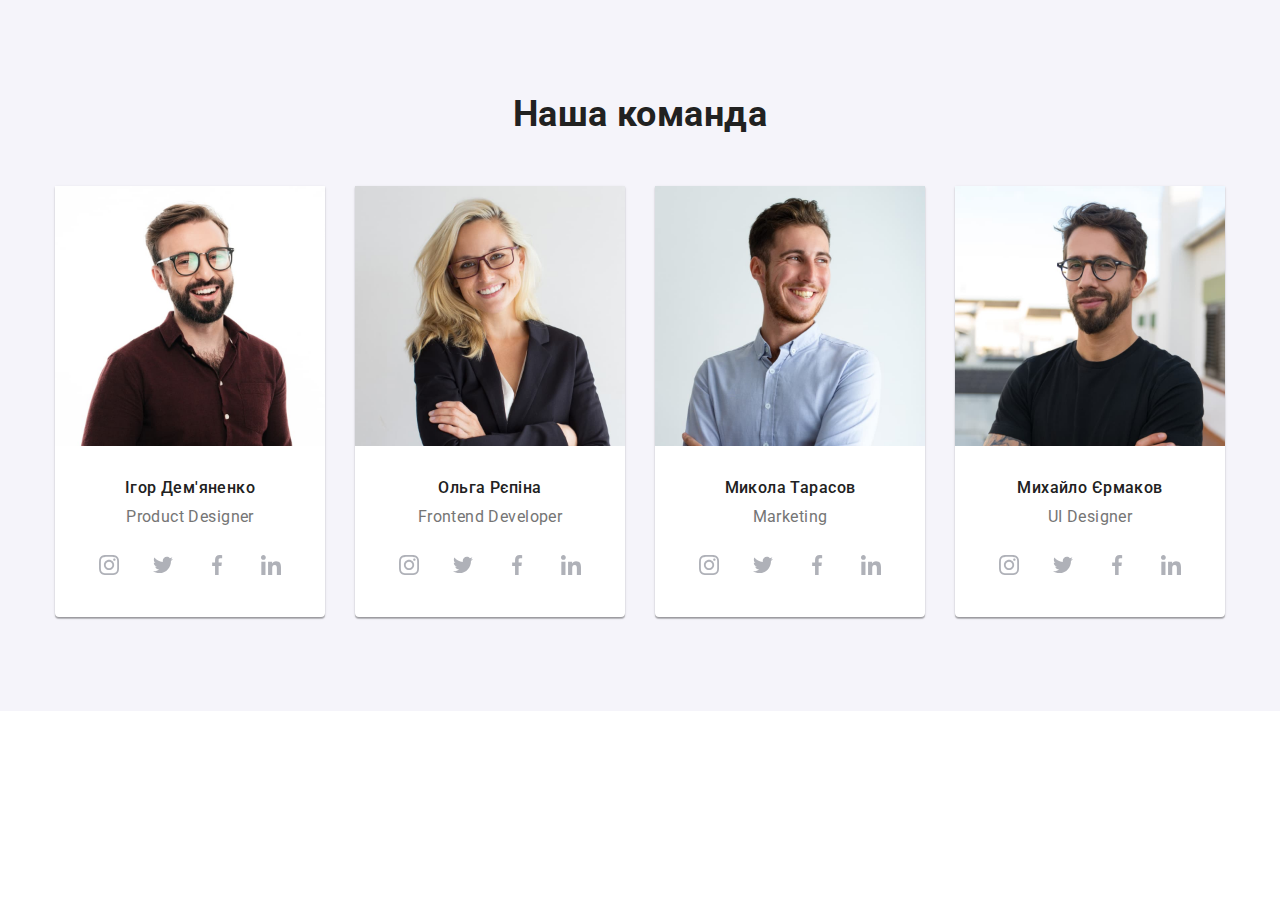
==== index.html @ cf88c3c4 "com" ====
<!DOCTYPE html>
<html lang="uk">
  <head>
    <meta charset="UTF-8" />
    <meta http-equiv="X-UA-Compatible" content="IE=edge" />
    <meta name="viewport" content="width=device-width, initial-scale=1.0" />
    <link rel="preconnect" href="https://fonts.googleapis.com" />
    <link rel="preconnect" href="https://fonts.gstatic.com" crossorigin />
    <link
      href="https://fonts.googleapis.com/css2?family=Raleway:wght@700&family=Roboto:wght@400;500;700;900&display=swap"
      rel="stylesheet"
    />
    <link
      rel="stylesheet"
      href="https://cdnjs.cloudflare.com/ajax/libs/modern-normalize/1.0.0/modern-normalize.min.css"
    />

    <link rel="stylesheet" href="./css/main.min.css" />
    <title>Document</title>
  </head>
  <body>
    <!--  <header class="header">
      <div class="container  header-container">  
        <nav class="header-nav">
        <a class="header-logo" href="./index.html">
          Web<span class="header-logo-studio">Studio </a>
        <ul class="header-list list">
          <li class="header-item">
            <a class="header-link current" href="./index.html">Студія</a>
          </li>
          <li class="header-item">
            <a class="header-link" href="./portfolio.html">Портофоліо</a>
          </li>
          <li class="header-item">
            <a class="header-link" href="">Контакти</a>
          </li>
        </ul>
      </nav>
      <div class="header-contact">
         <ul class="contact-list list">
         <li class="header-soc-item ">
          <a class="contact-email" href="mailto:info@devstudio.com" class="contact-link link">
            
             <svg class="email-soc-icon" width="16" heigth="12">
                  <use href="./images/icons.svg#icon-lettericon" >

                  </use>
                </svg>
            info@devstudio.com
          </a>
        </li>
       
        <li class="header-soc-item ">
          <a class="contact-tel link" href="tel:+380961111111" class="contact-link link">  
             <svg class="tel-soc-icon" width="16" heigth="12">
                  <use href="./images/icons.svg#icon-telicon" >

                  </use>
                </svg>
             +380961111111 
        </a>
          </li>  
      </ul>
      </div>
     
    </div>
    
    </header>
    <main>
      <section class="section hero">
        <div class="container"> 
          <h1 class="hero-title">Ефективні рішення для вашого бізнесу</h1>
          <button class="hero-button" type="button" data-modal-open>Замовити послугу</button>
        </div>
       
      </section> -->

    <!-- <section class="advantage section">
      <div class="container">
        <h2 class="section-title visually-hidden">Наші переваги</h2>
        <ul class="feature-list list">
          <li class="item">
            <div class="adv-div">
              <svg class="adv-icon" width="65" heigth="70">
                <use href="./images/icons.svg#icon-antenna"></use>
              </svg>
            </div>
            <h3 class="title-advantage">Увага до деталей</h3>
            <p class="advantage-text">
              Ідейні міркування, і навіть початок повсякденної роботи з
              формування позиції.
            </p>
          </li>
          <li class="advantage-item">
            <div class="adv-div">
              <svg class="adv-icon" width="67" heigth="70">
                <use href="./images/icons.svg#icon-clock"></use>
              </svg>
            </div>
            <h3 class="section-title-advantage">Пунктуальність</h3>
            <p class="advantage-text">
              Завдання організації, особливо рамки і місце навчання кадрів тягне
              у себе.
            </p>
          </li>
          <li class="advantage-item">
            <div class="adv-div">
              <svg class="adv-icon" width="70" heigth="54">
                <use href="./images/icons.svg#icon-diagram"></use>
              </svg>
            </div>
            <h3 class="section-title-advantage">Планування</h3>
            <p class="advantage-text">
              Так само консультація з широким активом значною мірою зумовлює.
            </p>
          </li>
          <li class="advantage-item">
            <div class="adv-div">
              <svg class="adv-icon" width="55" heigth="61">
                <use href="./images/icons.svg#icon-astronaut"></use>
              </svg>
            </div>
            <h3 class="section-title-advantage">Сучасні технології</h3>
            <p class="advantage-text">
              Значимість цих проблем настільки очевидна, що реалізація планових
              завдань.
            </p>
          </li>
        </ul>
      </div>
    </section>
      <section class="section">
        <div class="container">
           <h2 class="section-title">Чим ми займаємося</h2>
        <ul class="we-do-list list">
          <li class="we-do-item">
            <div class="div-we-do">
               <img
              class="we-do-img"
              src="./images/img-1.jpg"
              alt="Робота на компьютері"
              width="370"
              height="294"
            />
            </div> 
            <div class="div2-we-do">
              <h3 class="we-do-text">Десктопні додатки</h3>
            </div>
           
           
            
            
          </li>

          <li class="we-do-item">
            <div class="div-we-do">
            <img
              class="we-do-img"
              src="./images/img-2.jpg"
              alt="Робота зі смартфоном"
              width="370"
              height="294"
            />
              </div> 
            <div class="div2-we-do">
              <h3 class="we-do-text">Мобільні додатки</h3>
            </div>
          </li>
          <li class="we-do-item">
             <div class="div-we-do">
            <img
              class="we-do-img"
              src="./images/img-3.jpg"
              alt="Робота на планшеті"
              width="370"
              height="294"
            />
              </div> 
            <div class="div2-we-do">
              <h3 class="we-do-text">Дизайнерські рішення</h3>
            </div>
          </li>
        </ul>
        </div>
       </section> -->
    <section class="section team">
      <div class="container">
        <h2 class="section-title">Наша команда</h2>
        <ul class="team-list">
          <li class="team person">
            <img
              src="./images/img-4.jpg"
              alt="Усміхнений хлопець в окулярах"
              width="270"
              height="260"
            />
            <div class="team-content">
              <h3 class="team-title">Ігор Дем'яненко</h3>
              <p class="team-text" lang="en">Product Designer</p>
              <ul class="team-soc-list list">
                <li class="team-soc-item">
                  <a href="" class="team-soc-link link">
                    <svg class="team-soc-icon" width="20" height="20">
                      <use href="./images/icons.svg#icon-instagram"></use>
                    </svg>
                  </a>
                </li>
                <li class="team-soc-item">
                  <a href="" class="team-soc-link link">
                    <svg class="team-soc-icon" width="20" height="20">
                      <use href="./images/icons.svg#icon-twitter"></use>
                    </svg>
                  </a>
                </li>
                <li class="team-soc-item">
                  <a href="" class="team-soc-link link">
                    <svg class="team-soc-icon" width="20" height="20">
                      <use href="./images/icons.svg#icon-facebook"></use>
                    </svg>
                  </a>
                </li>
                <li class="team-soc-item">
                  <a href="" class="team-soc-link link">
                    <svg class="team-soc-icon" width="20" height="20">
                      <use href="./images/icons.svg#icon-linkedin"></use>
                    </svg>
                  </a>
                </li>
              </ul>
            </div>
          </li>
          <li class="team person">
            <img
              src="./images/img-5.jpg"
              alt="Усміхнена дівчина в окулярах"
              width="270"
              height="260"
            />
            <div class="team-content">
              <h3 class="team-title">Ольга Рєпіна</h3>
              <p class="team-text" lang="en">Frontend Developer</p>
              <ul class="team-soc-list list">
                <li class="team-soc-item">
                  <a href="" class="team-soc-link link">
                    <svg class="team-soc-icon" width="20" height="20">
                      <use href="./images/icons.svg#icon-instagram"></use>
                    </svg>
                  </a>
                </li>
                <li class="team-soc-item">
                  <a href="" class="team-soc-link link">
                    <svg class="team-soc-icon" width="20" height="20">
                      <use href="./images/icons.svg#icon-twitter"></use>
                    </svg>
                  </a>
                </li>
                <li class="team-soc-item">
                  <a href="" class="team-soc-link link">
                    <svg class="team-soc-icon" width="20" height="20">
                      <use href="./images/icons.svg#icon-facebook"></use>
                    </svg>
                  </a>
                </li>
                <li class="team-soc-item">
                  <a href="" class="team-soc-link link">
                    <svg class="team-soc-icon" width="20" height="20">
                      <use href="./images/icons.svg#icon-linkedin"></use>
                    </svg>
                  </a>
                </li>
              </ul>
            </div>
          </li>
          <li class="team person">
            <img
              src="./images/img-6.jpg"
              alt="Усміхнений хлопець"
              width="270"
              height="260"
            />
            <div class="team-content">
              <h3 class="team-title">Микола Тарасов</h3>
              <p class="team-text" lang="en">Marketing</p>
              <ul class="team-soc-list list">
                <li class="team-soc-item">
                  <a href="" class="team-soc-link link">
                    <svg class="team-soc-icon" width="20" height="20">
                      <use href="./images/icons.svg#icon-instagram"></use>
                    </svg>
                  </a>
                </li>
                <li class="team-soc-item">
                  <a href="" class="team-soc-link link">
                    <svg class="team-soc-icon" width="20" height="20">
                      <use href="./images/icons.svg#icon-twitter"></use>
                    </svg>
                  </a>
                </li>
                <li class="team-soc-item">
                  <a href="" class="team-soc-link link">
                    <svg class="team-soc-icon" width="20" height="20">
                      <use href="./images/icons.svg#icon-facebook"></use>
                    </svg>
                  </a>
                </li>
                <li class="team-soc-item">
                  <a href="" class="team-soc-link link">
                    <svg class="team-soc-icon" width="20" height="20">
                      <use href="./images/icons.svg#icon-linkedin"></use>
                    </svg>
                  </a>
                </li>
              </ul>
            </div>
          </li>
          <li class="team person">
            <img
              src="./images/img-7.jpg"
              alt="Хлопець в окулярах з посмішкою"
              width="270"
              height="260"
            />
            <div class="team-content">
              <h3 class="team-title">Михайло Єрмаков</h3>
              <p class="team-text" lang="en">UI Designer</p>
              <ul class="team-soc-list list">
                <li class="team-soc-item">
                  <a href="" class="team-soc-link link">
                    <svg class="team-soc-icon" width="20" height="20">
                      <use href="./images/icons.svg#icon-instagram"></use>
                    </svg>
                  </a>
                </li>
                <li class="team-soc-item">
                  <a href="" class="team-soc-link link">
                    <svg class="team-soc-icon" width="20" height="20">
                      <use href="./images/icons.svg#icon-twitter"></use>
                    </svg>
                  </a>
                </li>
                <li class="team-soc-item">
                  <a href="" class="team-soc-link link">
                    <svg class="team-soc-icon" width="20" height="20">
                      <use href="./images/icons.svg#icon-facebook"></use>
                    </svg>
                  </a>
                </li>
                <li class="team-soc-item">
                  <a href="" class="team-soc-link link">
                    <svg class="team-soc-icon" width="20" height="20">
                      <use href="./images/icons.svg#icon-linkedin"></use>
                    </svg>
                  </a>
                </li>
              </ul>
            </div>
          </li>
        </ul>
      </div>
    </section>
    <!--   <section class="section">
      <div class="container">
        <h2 class="section-title">Постійні клієнти</h2>
       <ul class="test-soc-list list">
        <li class="test-soc-item "><a href="" class="test-link link">
          <svg class="test-soc-icon" width="106" heigth="60">
                  <use href="./images/icons.svg#icon-customer1" >

                  </use>
                </svg>
        </a>
          
        </li>
        <li class="test-soc-item "><a href="" class="test-link link">
            <svg class="test-soc-icon" width="106" heigth="60">
                  <use href="./images/icons.svg#icon-customer2" >

                  </use>
                </svg>
        </a></li>
        <li class="test-soc-item "><a href="" class="test-link link">
            <svg class="test-soc-icon" width="106" heigth="60">
                  <use href="./images/icons.svg#icon-customer3" >

                  </use>
                </svg>
        </a></li>
        <li class="test-soc-item "><a href="" class="test-link link">
            <svg class="test-soc-icon" width="106" heigth="60">
                  <use href="./images/icons.svg#icon-customer4" >

                  </use>
                </svg>
        </a></li>
        <li class="test-soc-item "><a href="" class="test-link link">
            <svg class="test-soc-icon" width="106" heigth="60">
                  <use href="./images/icons.svg#icon-customer5" >

                  </use>
                </svg>
        </a></li>
        <li class="test-soc-item "><a href="" class="test-link link">
            <svg class="test-soc-icon" width="106" heigth="60">
                  <use href="./images/icons.svg#icon-customer6" >

                  </use>
                </svg>
        </a></li>
       </ul>
        


      </div>

      </section>
    </main>
    <footer class="footer">
      <div class="container footcont">
        <div class="contact">
          <a class="footer-logo" href="./index.html">
          Web<span class="footer-logo-studio">Studio</a>
       <address class="address style">
       
           <ul class="address list">
          <li>
            <a
              class="footer-address"
              href="https://goo.gl/maps/CPtrU1FHBa2aNyZL9"
              target="_blank"
              rel="noopener noreferrer nofollow"
            >м. Київ, пр-т Лесі Українки, 26
            </a>
          </li>
          <li>
            <a class="footer-email" href="mailto:info@devstudio.com">
              info@devstudio.com
            </a>
          </li>
          <li>
            <a class="footer-tel" href="tel:+380961111111">+380961111111</a>
          </li>
          
             
        </ul>
       
       
      </address>
        </div>
       
    
    <div class="soc-icon">
        <h3 class="footer-title">приєднуйтесь</h3>
      <ul class="footer-soc-list list">
      
            <li class="team-soc-item"><a href="" class="footer-soc-link link">
                <svg class="footer-soc-icon" width="20" height="20">
                  <use href="./images/icons.svg#icon-instagram" >

                  </use>
                </svg>
              </a></li>
              <li class="team-soc-item"><a href="" class="footer-soc-link link">
                   <svg class="footer-soc-icon" width="20" height="20">
                  <use href="./images/icons.svg#icon-twitter" >

                  </use>
                </svg>
              </a></li>
              <li class="team-soc-item"><a href="" class="footer-soc-link link">
                   <svg class="footer-soc-icon" width="20" height="20">
                  <use href="./images/icons.svg#icon-facebook" >

                  </use>
                </svg>
              </a></li>
              <li class="team-soc-item"><a href="" class="footer-soc-link link">
                   <svg class="footer-soc-icon" width="20" height="20">
                  <use href="./images/icons.svg#icon-linkedin" >

                  </use>
                </svg>
              </a></li>
              </ul>
          </div>
          <form class="online-form">
              <h3 class="footer-title">підпишіться на розсилку</h3>
            <div class="online-field">
          
             <input type="email" 
              name="online-name" 
              class="online-input" 
              placeholder="E-mail" required
              id="online-name"
              /> 
             <button type="submit" class="online-button">Підписатися
              <svg class="online-input-icon" width="24" height="24">
            <use href="./images/icons.svg#icon-send"></use>
          </svg>
        
          
          </button> 
          </div>
        
           
          </form>
         

           </div>
    </footer>
    <div class="backdrop is-hidden" data-modal>
      <div class="modal">
        <button type="button" class="modal-close" data-modal-close>
          <svg class="modal-close-icon" width="18" height="18">
            <use href="./images/icons.svg#icon-close"></use>
          </svg>
        </button>
        <p class="modal-tittle">Залиште свої дані, ми вам передзвонимо</p>
        <form class="modal-form">
          <div class="modal-field">
           <label  for="user-name" class="input-label">Ім'я</label>
          <div class="input-wrap">
            <input type="text" 
              name="user-name" 
              class="modal-input" 
              placeholder="" required
              id="user-name"
              />
            
          <svg class="modal-input-icon" width="18" height="18">
            <use href="./images/icons.svg#icon-person"></use>
          </svg>
          </div>
        </div>
          
         <div class="modal-field">
           <label for="user-tel" class="input-label">Телефон</label>
          <div class="input-wrap">
            <input type="text" 
              name="user-name" 
              class="modal-input" 
              placeholder="" required
              id="user-tel"
              />
            
          <svg class="modal-input-icon" width="18" height="18">
            <use href="./images/icons.svg#icon-phone"></use>
          </svg>
          </div>
        </div>
        <div class="modal-field">
           <label for="user-mail" class="input-label">Пошта</label>
          <div class="input-wrap">
            <input type="text" 
              name="user-name" 
              class="modal-input" 
              placeholder="" required
              id="user-mail"
              />
            
          <svg class="modal-input-icon" width="18" height="18">
            <use href="./images/icons.svg#icon-email"></use>
          </svg>
          </div>
        </div>
        <div class="modal-field">
           <label  for="user-comment" class="input-label">Коментар</label>
           <textarea 
           name="user-comment" 
           class="modal-text"
           placeholder="Введіть текст"
           id="user-comment" 
           ></textarea>  
        </div>
         <div class="modal-field-check">
          <input type="checkbox" 
          name="agreement" 
          id="agreement" 
          class="input-check visually-hidden" />
          <label for="agreement" class="check-text"> 
            <span>
               <svg class="check-icon" width="16" height="15">
            <use href="./images/icons.svg#icon-bird"></use>
          </svg>
            </span> 
            Погоджуюся з розсилкою та приймаю <a href=""  class="agreement-link" >
            Умови договору </a> 
          </label> 
         </div>
        

          <button type="submit" class="button-modal">Відправити</button>
        </form>
      </div> 
    </div>
     <script src="./js/modal.js"></script>  -->
  </body>
</html>
---- css/main.min.css ----
p,h1,h2,h3,h4,h5,h6{margin:0}ul,ol{margin:0;padding-left:0}button{cursor:pointer}address{font-style:normal}.img{display:block;max-width:100%;height:auto}*{margin:0;padding:0;list-style:none;box-sizing:border-box}html{box-sizing:border-box}*,*::before,*::after{box-sizing:border-box}body{background-color:var(--hero-title-color);color:var(--primary-text-color);font-family:"Roboto",sans-serif;letter-spacing:.03em;font-size:14px}.section{padding-top:94px;padding-bottom:94px}.container{width:1200px;padding-left:15px;padding-right:15px;margin:0 auto;outline:2px red}.section-title{font-size:36px;line-height:1.16;color:var(--section-title-color);margin-bottom:50px;text-align:center}.button-container{display:flex;align-items:center;justify-content:space-between}.button-list.list{display:flex;align-items:center;justify-content:center;gap:8px;margin-bottom:50px}.button{color:var(--section-title-color);font-weight:500;font-size:16px;line-height:1.62;cursor:pointer;font-family:inherit;border:none;padding:6px 22px;border-radius:4px;transition:color var(--duration) var(--cubic-bezier),background-color var(--duration) var(--cubic-bezier),box-shadow var(--duration) var(--cubic-bezier)}.button:hover,.button:focus{color:var(--hero-title-color);background-color:var(--accent-color);box-shadow:0px 1px 1px rgba(0,0,0,.12),0px 4px 4px rgba(0,0,0,.06),1px 4px 6px rgba(0,0,0,.16)}.backdrop{width:100%;height:100%;background-color:rgba(0,0,0,.2);position:fixed;top:0;transition:opacity var(--duration) var(--cubic-bezier),visibility var(--duration) var(--cubic-bezier)}.modal{width:528px;min-height:581px;background-color:var(--hero-title-color);position:absolute;top:50%;left:50%;padding:40px;transform:translate(-50%, -50%) scale(1);border-radius:4px;transition:transform var(--duration) var(--cubic-bezier)}.backdrop.is-hidden .modal{transform:translate(-50%, -50%) scale(0)}.modal-field{margin-bottom:10px}.modal-close{width:30px;height:30px;background-color:rgba(0,0,0,0);border:1px solid rgba(0,0,0,.1);border-radius:50%;position:absolute;right:8px;top:8px;display:flex;align-items:center;justify-content:center;cursor:pointer}.modal-close-icon:hover,.modal-close-icon:focus{fill:var(--accent-color)}.backdrop.is-hidden{opacity:0;visibility:hidden;pointer-events:none}.modal-tittle{font-weight:700;font-size:20px;line-height:1.17;text-align:center;color:var(--section-title-color);margin-bottom:12px}.input-wrap{position:relative}.modal-input{width:100%;height:40px;border:1px solid rgba(33,33,33,.2);border-radius:4px;color:#000;font-size:16px;padding-left:40px;outline:rgba(0,0,0,0);transition:border-color var(--duration) var(--cubic-bezier)}.modal-input:focus{border-color:var(--accent-color)}.modal-text{display:block;width:100%;height:120px;border:1px solid rgba(33,33,33,.2);border-radius:4px;padding:12px 16px;resize:none;outline:rgba(0,0,0,0);transition:border-color var(--duration) var(--cubic-bezier)}.modal-text:focus{border-color:var(--accent-color)}.modal-text .modal-input::-moz-placeholder{font-size:13px;color:#2f303a}.modal-text .modal-input:-ms-input-placeholder{font-size:13px;color:#2f303a}.modal-text .modal-input::placeholder,.modal-text{font-size:13px;color:#2f303a}.input-label{font-size:12px;color:var(--primary-text-color)}.input-label{display:block;margin-bottom:4px}.modal-input-icon{position:absolute;left:12px;top:50%;transform:translateY(-50%);transition:fill var(--duration) var(--cubic-bezier)}.modal-input:focus+.modal-input-icon{fill:var(--accent-color)}.modal-field-check{display:flex;justify-content:center;margin-top:20px;margin-bottom:30px}.check-text{font-size:14px;line-height:1.7;color:var(--primary-text-color);display:flex;align-items:center}.check-text span{width:16px;height:15px;border:2px solid #212121;border-radius:4px;margin-right:8px;display:flex;align-items:center;justify-content:center;fill:rgba(0,0,0,0);transition:border-color var(--duration) var(--cubic-bezier),background-color var(--duration) var(--cubic-bezier),fill var(--duration) var(--cubic-bezier)}.input-check:focus+.check-text span{border-color:var(--accent-color)}.input-check:checked+.check-text span{background-color:var(--accent-color);border-color:rgba(0,0,0,0);fill:var(--hero-title-color)}.agreement-link{color:var(--accent-color)}.button-modal{color:var(--hero-title-color);background:var(--accent-color);font-size:16px;line-height:1.8;cursor:pointer;font-family:inherit;border:none;padding:10px 52px;border-radius:4px;margin:0 auto;display:flex;align-items:center;justify-content:center;transition:color var(--duration) var(--cubic-bezier),background-color var(--duration) var(--cubic-bezier),box-shadow var(--duration) var(--cubic-bezier)}.button-modal:hover,.button-modal:focus{box-shadow:0px 1px 1px rgba(0,0,0,.12),0px 4px 4px rgba(0,0,0,.06),1px 4px 6px rgba(0,0,0,.16)}:root{--primary-text-color: #757575;--section-title-color: #212121;--accent-color: #2196F3;--hero-title-color: #FFFFFF;--cubic-bezier: cubic-bezier(0.4, 0, 0.2, 1);--duration: 250ms}.visually-hidden{position:absolute;white-space:nowrap;width:1px;height:1px;overflow:hidden;border:0;padding:0;clip:rect(0 0 0 0);-webkit-clip-path:inset(50%);clip-path:inset(50%);margin:-1px}.header{background-color:var(--hero-title-color);border:1px solid #ececec}.header-logo{margin-right:93px;padding-top:24px;padding-bottom:25px}.header-container{display:flex;align-items:center;justify-content:space-between}.header-nav{display:flex;align-items:center}.header-list{display:flex;gap:38px}.contact-list{display:flex;gap:50px}.header-logo{color:var(--accent-color);text-decoration:none;font-family:"Raleway",sans-serif;font-weight:700;font-size:26px;line-height:1.19;letter-spacing:.03em}.header-logo-studio{color:var(--section-title-color)}.list{list-style:none}.header-item{display:inline-block}.header-link{color:var(--section-title-color);text-decoration:none;font-weight:500;line-height:1.14;letter-spacing:.02em;display:inline-block;padding-top:32px;padding-bottom:32px;position:relative;transition:color var(--duration) var(--cubic-bezier)}.header-link:hover,.header-link:focus{color:var(--accent-color)}.current{color:var(--accent-color)}.current::after{content:"";position:absolute;bottom:0;left:0;width:100%;height:4px;background:var(--accent-color);border-radius:2px}.contact-link{width:100%;height:100%;fill:#afb1b8;display:flex;align-items:center;justify-content:center}.header-soc-item{height:10px;display:flex;justify-content:center}.email-soc-icon{width:16px;height:12px;margin-right:10px;fill:currentColor}.contact-email{color:var(--primary-text-color);text-decoration:none;font-weight:500;line-height:1.14;letter-spacing:.02em;display:flex;align-items:center;transition:color var(--duration) var(--cubic-bezier)}.contact-email:hover,.contact-email:focus{color:var(--accent-color)}.contact-tel{color:var(--primary-text-color);text-decoration:none;font-weight:500;line-height:1.14;letter-spacing:.02em;display:flex;align-items:center;transition:color var(--duration) var(--cubic-bezier)}.contact-tel:hover,.contact-tel:focus{color:var(--accent-color)}.tel-soc-icon{width:16px;height:12px;margin-right:10px;fill:currentColor}.hero{background-color:#2f303a;padding-top:200px;padding-bottom:200px;text-align:center;background-image:linear-gradient(rgba(47, 48, 58, 0.4), rgba(47, 48, 58, 0.4)),url(../images/hero-bg.jpg);background-repeat:no-repeat;background-position:center;background-size:cover;max-width:1600px;margin:0 auto}.hero-title{width:696px;margin-left:auto;margin-right:auto;font-weight:900;font-size:44px;line-height:1.36;letter-spacing:.06em;text-transform:uppercase;color:var(--hero-title-color);margin-bottom:30px}.hero-button{background:var(--accent-color);color:var(--hero-title-color);margin-right:auto;font-family:inherit;font-size:16px;min-width:216px;height:50px;text-align:center;box-shadow:0px 4px 4px rgba(0,0,0,.15);border-radius:4px;padding:10px 32px;border:none}.section-advantage{padding-bottom:0;padding-top:94px}.feature-list{display:flex;gap:30px}.section-title-advantage{font-size:14px;line-height:1.14;text-transform:uppercase;color:var(--section-title-color);width:270px;margin-bottom:10px}.advantage-item{width:calc((100% - 90px)/4)}.adv-div{height:120px;margin-bottom:30px;background:#f5f4fa;display:flex;justify-content:center;align-items:center}.adv-icon{display:flex;justify-content:center;align-items:center}.advantage-text{line-height:1.71;color:var(--primary-text-color);min-width:270px}.section.we-do{text-align:center;background:#f5f5f5}.we-do-item{width:370px;height:294px}.we-do-list{display:flex;justify-content:center;justify-content:space-between;gap:30px}.div-we-do{display:flex;align-items:center;justify-content:center}.div2-we-do{display:flex;align-items:center;justify-content:center;width:370px;min-height:70px;background-color:rgba(47,48,58,.8);position:relative;bottom:70px}.we-do-text{font-size:14px;line-height:1.17;text-transform:uppercase;color:var(--hero-title-color);width:100%;display:flex;align-items:center;justify-content:center;text-align:center}.section.team{background:#f5f4fa;text-align:center}.team-list{background:#f5f4fa;display:flex;gap:30px}.team.person{background:var(--hero-title-color);box-shadow:0px 1px 3px rgba(0,0,0,.12),0px 1px 1px rgba(0,0,0,.14),0px 2px 1px rgba(0,0,0,.2);border-radius:0px 0px 4px 4px;width:calc((100% - 90px)/4)}.team-content{padding-top:30px;padding-bottom:30px}.team-title{font-weight:500;font-size:16px;line-height:1.18;text-align:center;color:var(--section-title-color);margin-bottom:10px}.team-text{font-size:16px;line-height:1.18;text-align:center;margin-bottom:16px}.team-soc-list{display:flex;justify-content:center;gap:10px}.team-soc-item{width:44px;height:44px}.team-soc-link{width:100%;height:100%;background:var(--hero-title-color);border-radius:50%;display:flex;align-items:center;justify-content:center;transition:background-color var(--duration) var(--cubic-bezier),fill var(--duration) var(--cubic-bezier)}.team-soc-link:hover,.team-soc-link:focus{background-color:var(--accent-color)}.team-soc-icon{fill:#afb1b8;transition:fill var(--duration) var(--cubic-bezier)}.team-soc-link:hover .team-soc-icon{fill:var(--hero-title-color)}.test-soc-list{display:flex;gap:30px}.test-soc-item{width:calc((100% - 150px)/6);height:90px}.test-soc-icon{width:106px;height:60px;transition:fill var(--duration) var(--cubic-bezier)}.test-link:hover .test-soc-icon,.test-link:focus .test-soc-icon{fill:var(--accent-color)}.test-link{width:100%;height:100%;border:1px solid #afb1b8;border-radius:4px;fill:#afb1b8;display:flex;align-items:center;justify-content:center;transition:border-color var(--duration) var(--cubic-bezier),fill var(--duration) var(--cubic-bezier)}.test-link:hover,.test-link:focus{border-color:var(--accent-color)}.portofolio.main{background:var(--hero-title-color);text-align:center}.portofolio-list{display:flex;gap:30px;flex-wrap:wrap;box-sizing:border-box}.portofolio-card{width:370px;height:404px;background:var(--hero-title-color);border:1px solid #eee;width:calc((100% - 60px)/3);box-sizing:border-box;display:block;transition:transform var(--duration) var(--cubic-bezier)}.project-title{font-size:18px;line-height:2;letter-spacing:.06em;color:var(--section-title-color)}.project-text{font-size:16px;line-height:1.88;color:var(--primary-text-color);font-size:16px;line-height:30px;letter-spacing:.03em}.portofolio-top-wrap{position:relative;overflow:hidden}.portofolio-top-text{position:absolute;top:0;padding:24px 63px;color:var(--hero-title-color);font-size:18px;font-weight:400;line-height:1.5;background-color:rgba(33,150,243,.9);height:100%;transform:translateY(100%);transition:transform var(--duration) var(--cubic-bezier)}.portofolio-card:hover .portofolio-top-text{transform:translateY(0%)}.card-link{display:block;text-decoration:none;transition:box-shadow var(--duration) var(--cubic-bezier)}.card-link:hover,.card-link:focus{box-shadow:0px 1px 1px rgba(0,0,0,.12),0px 4px 4px rgba(0,0,0,.06),1px 4px 6px rgba(0,0,0,.16)}.project-content{padding:20px 24px}.project-title{font-size:18px;line-height:2;letter-spacing:.06em;color:var(--section-title-color);margin-bottom:4px}.footer{background:#2f303a;padding-top:60px;padding-bottom:60px}.footcont{display:flex;align-items:baseline}.contact{min-width:231px;margin-right:70px}.footer-logo{color:var(--accent-color);text-decoration:none;font-family:"Raleway",sans-serif;font-weight:700;font-size:26px;line-height:1.19;letter-spacing:.03em}.address.style{margin-top:20px}.footer-address{color:var(--hero-title-color);text-decoration:none;font-style:normal;margin-bottom:10px;margin-top:20px;font-size:14px;line-height:1.71;letter-spacing:.03em}.footer-email,.footer-tel{color:rgba(255,255,255,.6);text-decoration:none;font-style:normal;font-size:14px;line-height:1.71;letter-spacing:.03em;transition:color var(--duration) var(--cubic-bezier)}.footer-email:hover,.footer-email:focus,.footer-tel:hover,.footer-tel:focus{color:var(--accent-color)}.footer-logo-studio{color:var(--hero-title-color)}.address{display:flex;flex-direction:column;gap:9px}.soc-icon{display:block;margin-right:93px}.footer-title{font-size:14px;line-height:1.14;text-transform:uppercase;color:var(--hero-title-color);margin-bottom:20px}.footer-soc-list{display:flex;justify-content:left;gap:10px}.footer-soc-link{width:100%;height:100%;background:rgba(255,255,255,.1);border-radius:50%;display:flex;align-items:center;justify-content:center;transition:background-color var(--duration) var(--cubic-bezier)}.footer-soc-link:hover,.footer-soc-link:focus{background-color:var(--accent-color)}.footer-soc-icon{fill:var(--hero-title-color)}.online-field{display:flex;align-items:center;justify-content:center}.online-input{width:358px;height:50px;border:1px solid rgba(255,255,255,.3);filter:drop-shadow(0px 4px 4px rgba(0, 0, 0, 0.15));border-radius:4px;background:#2f303a;padding-left:16px;margin-right:12px;color:var(--hero-title-color)}.online-input::-moz-placeholder{font-size:16px;line-height:1.3;display:flex;align-items:center;letter-spacing:.03em;color:rgba(255,255,255,.6)}.online-input:-ms-input-placeholder{font-size:16px;line-height:1.3;display:flex;align-items:center;letter-spacing:.03em;color:rgba(255,255,255,.6)}.online-input::placeholder{font-size:16px;line-height:1.3;display:flex;align-items:center;letter-spacing:.03em;color:rgba(255,255,255,.6)}.online-button{height:50px;color:var(--hero-title-color);background:var(--accent-color);font-size:16px;line-height:1.8;cursor:pointer;border:none;padding:10px 28px;border-radius:4px;display:flex;align-items:center;justify-content:center;gap:10px}.online-input-icon{fill:var(--hero-title-color)}/*# sourceMappingURL=main.min.css.map */
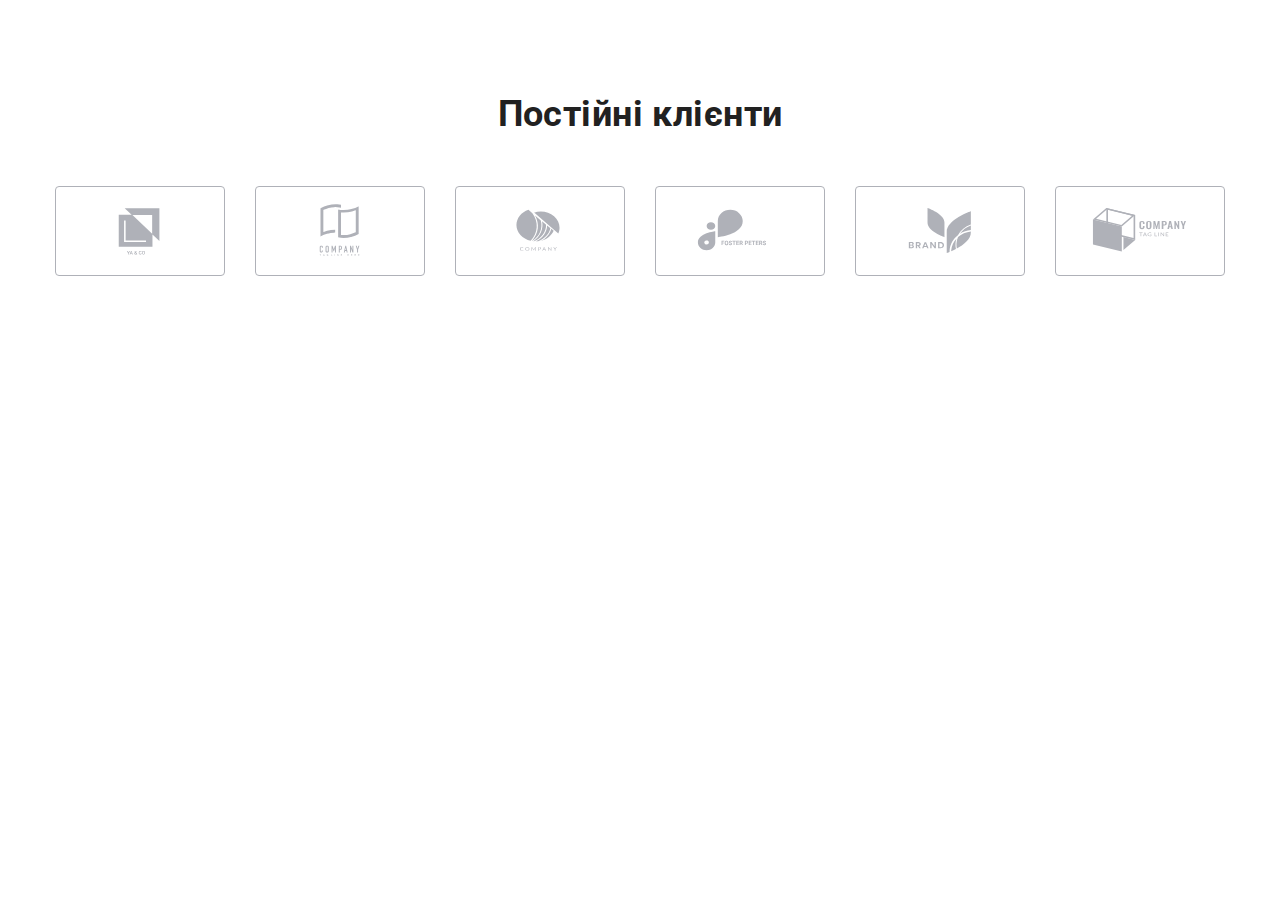
==== commit 2e7e9586: "change" ====
--- a/index.html
+++ b/index.html
@@ -18,8 +18,8 @@
     <link rel="stylesheet" href="./css/main.min.css" />
     <title>Document</title>
   </head>
-  <body>
-    <!--  <header class="header">
+ <body>
+    <!-- <header class="header">
       <div class="container  header-container">  
         <nav class="header-nav">
         <a class="header-logo" href="./index.html">
@@ -65,25 +65,28 @@
      
     </div>
     
-    </header>
+    </header> -->
     <main>
-      <section class="section hero">
+     <!--  <section class="section hero">
         <div class="container"> 
           <h1 class="hero-title">Ефективні рішення для вашого бізнесу</h1>
           <button class="hero-button" type="button" data-modal-open>Замовити послугу</button>
         </div>
        
       </section> -->
-
-    <!-- <section class="advantage section">
-      <div class="container">
-        <h2 class="section-title visually-hidden">Наші переваги</h2>
+     
+
+     <!--  <section class="advantage section">
+        <div class="container">
+           <h2 class="section-title visually-hidden">Наші переваги</h2>
         <ul class="feature-list list">
           <li class="item">
             <div class="adv-div">
               <svg class="adv-icon" width="65" heigth="70">
-                <use href="./images/icons.svg#icon-antenna"></use>
-              </svg>
+                  <use href="./images/icons.svg#icon-antenna" >
+
+                  </use>
+                </svg>
             </div>
             <h3 class="title-advantage">Увага до деталей</h3>
             <p class="advantage-text">
@@ -92,10 +95,12 @@
             </p>
           </li>
           <li class="advantage-item">
-            <div class="adv-div">
+             <div class="adv-div">
               <svg class="adv-icon" width="67" heigth="70">
-                <use href="./images/icons.svg#icon-clock"></use>
-              </svg>
+                  <use href="./images/icons.svg#icon-clock" >
+
+                  </use>
+                </svg>
             </div>
             <h3 class="section-title-advantage">Пунктуальність</h3>
             <p class="advantage-text">
@@ -104,10 +109,12 @@
             </p>
           </li>
           <li class="advantage-item">
-            <div class="adv-div">
+             <div class="adv-div">
               <svg class="adv-icon" width="70" heigth="54">
-                <use href="./images/icons.svg#icon-diagram"></use>
-              </svg>
+                  <use href="./images/icons.svg#icon-diagram" >
+
+                  </use>
+                </svg>
             </div>
             <h3 class="section-title-advantage">Планування</h3>
             <p class="advantage-text">
@@ -115,10 +122,12 @@
             </p>
           </li>
           <li class="advantage-item">
-            <div class="adv-div">
+             <div class="adv-div">
               <svg class="adv-icon" width="55" heigth="61">
-                <use href="./images/icons.svg#icon-astronaut"></use>
-              </svg>
+                  <use href="./images/icons.svg#icon-astronaut" >
+
+                  </use>
+                </svg>
             </div>
             <h3 class="section-title-advantage">Сучасні технології</h3>
             <p class="advantage-text">
@@ -128,8 +137,8 @@
           </li>
         </ul>
       </div>
-    </section>
-      <section class="section">
+      </section> -->
+      <!-- <section class="section">
         <div class="container">
            <h2 class="section-title">Чим ми займаємося</h2>
         <ul class="we-do-list list">
@@ -183,8 +192,8 @@
         </ul>
         </div>
        </section> -->
-    <section class="section team">
-      <div class="container">
+      <!-- <section class="section team">
+        <div class="container">
         <h2 class="section-title">Наша команда</h2>
         <ul class="team-list">
           <li class="team person">
@@ -195,39 +204,40 @@
               height="260"
             />
             <div class="team-content">
-              <h3 class="team-title">Ігор Дем'яненко</h3>
-              <p class="team-text" lang="en">Product Designer</p>
-              <ul class="team-soc-list list">
-                <li class="team-soc-item">
-                  <a href="" class="team-soc-link link">
-                    <svg class="team-soc-icon" width="20" height="20">
-                      <use href="./images/icons.svg#icon-instagram"></use>
-                    </svg>
-                  </a>
-                </li>
-                <li class="team-soc-item">
-                  <a href="" class="team-soc-link link">
-                    <svg class="team-soc-icon" width="20" height="20">
-                      <use href="./images/icons.svg#icon-twitter"></use>
-                    </svg>
-                  </a>
-                </li>
-                <li class="team-soc-item">
-                  <a href="" class="team-soc-link link">
-                    <svg class="team-soc-icon" width="20" height="20">
-                      <use href="./images/icons.svg#icon-facebook"></use>
-                    </svg>
-                  </a>
-                </li>
-                <li class="team-soc-item">
-                  <a href="" class="team-soc-link link">
-                    <svg class="team-soc-icon" width="20" height="20">
-                      <use href="./images/icons.svg#icon-linkedin"></use>
-                    </svg>
-                  </a>
-                </li>
-              </ul>
-            </div>
+               <h3 class="team-title">Ігор Дем'яненко</h3>
+            <p class="team-text" lang="en">Product Designer</p>
+            <ul class="team-soc-list list">
+              <li class="team-soc-item"><a href="" class="team-soc-link link">
+                <svg class="team-soc-icon" width="20" height="20">
+                  <use href="./images/icons.svg#icon-instagram" >
+
+                  </use>
+                </svg>
+              </a></li>
+              <li class="team-soc-item"><a href="" class="team-soc-link link">
+                   <svg class="team-soc-icon" width="20" height="20">
+                  <use href="./images/icons.svg#icon-twitter" >
+
+                  </use>
+                </svg>
+              </a></li>
+              <li class="team-soc-item"><a href="" class="team-soc-link link">
+                   <svg class="team-soc-icon" width="20" height="20">
+                  <use href="./images/icons.svg#icon-facebook" >
+
+                  </use>
+                </svg>
+              </a></li>
+              <li class="team-soc-item"><a href="" class="team-soc-link link">
+                   <svg class="team-soc-icon" width="20" height="20">
+                  <use href="./images/icons.svg#icon-linkedin" >
+
+                  </use>
+                </svg>
+              </a></li>
+            </ul>
+            </div>
+           
           </li>
           <li class="team person">
             <img
@@ -237,39 +247,40 @@
               height="260"
             />
             <div class="team-content">
-              <h3 class="team-title">Ольга Рєпіна</h3>
-              <p class="team-text" lang="en">Frontend Developer</p>
-              <ul class="team-soc-list list">
-                <li class="team-soc-item">
-                  <a href="" class="team-soc-link link">
-                    <svg class="team-soc-icon" width="20" height="20">
-                      <use href="./images/icons.svg#icon-instagram"></use>
-                    </svg>
-                  </a>
-                </li>
-                <li class="team-soc-item">
-                  <a href="" class="team-soc-link link">
-                    <svg class="team-soc-icon" width="20" height="20">
-                      <use href="./images/icons.svg#icon-twitter"></use>
-                    </svg>
-                  </a>
-                </li>
-                <li class="team-soc-item">
-                  <a href="" class="team-soc-link link">
-                    <svg class="team-soc-icon" width="20" height="20">
-                      <use href="./images/icons.svg#icon-facebook"></use>
-                    </svg>
-                  </a>
-                </li>
-                <li class="team-soc-item">
-                  <a href="" class="team-soc-link link">
-                    <svg class="team-soc-icon" width="20" height="20">
-                      <use href="./images/icons.svg#icon-linkedin"></use>
-                    </svg>
-                  </a>
-                </li>
-              </ul>
-            </div>
+                <h3 class="team-title">Ольга Рєпіна</h3>
+            <p class="team-text" lang="en">Frontend Developer</p>
+            <ul class="team-soc-list list">
+              <li class="team-soc-item"><a href="" class="team-soc-link link">
+                <svg class="team-soc-icon" width="20" height="20">
+                  <use href="./images/icons.svg#icon-instagram" >
+
+                  </use>
+                </svg>
+              </a></li>
+              <li class="team-soc-item"><a href="" class="team-soc-link link">
+                   <svg class="team-soc-icon" width="20" height="20">
+                  <use href="./images/icons.svg#icon-twitter" >
+
+                  </use>
+                </svg>
+              </a></li>
+              <li class="team-soc-item"><a href="" class="team-soc-link link">
+                   <svg class="team-soc-icon" width="20" height="20">
+                  <use href="./images/icons.svg#icon-facebook" >
+
+                  </use>
+                </svg>
+              </a></li>
+              <li class="team-soc-item"><a href="" class="team-soc-link link">
+                   <svg class="team-soc-icon" width="20" height="20">
+                  <use href="./images/icons.svg#icon-linkedin" >
+
+                  </use>
+                </svg>
+              </a></li>
+            </ul>
+            </div>
+          
           </li>
           <li class="team person">
             <img
@@ -280,38 +291,39 @@
             />
             <div class="team-content">
               <h3 class="team-title">Микола Тарасов</h3>
-              <p class="team-text" lang="en">Marketing</p>
-              <ul class="team-soc-list list">
-                <li class="team-soc-item">
-                  <a href="" class="team-soc-link link">
-                    <svg class="team-soc-icon" width="20" height="20">
-                      <use href="./images/icons.svg#icon-instagram"></use>
-                    </svg>
-                  </a>
-                </li>
-                <li class="team-soc-item">
-                  <a href="" class="team-soc-link link">
-                    <svg class="team-soc-icon" width="20" height="20">
-                      <use href="./images/icons.svg#icon-twitter"></use>
-                    </svg>
-                  </a>
-                </li>
-                <li class="team-soc-item">
-                  <a href="" class="team-soc-link link">
-                    <svg class="team-soc-icon" width="20" height="20">
-                      <use href="./images/icons.svg#icon-facebook"></use>
-                    </svg>
-                  </a>
-                </li>
-                <li class="team-soc-item">
-                  <a href="" class="team-soc-link link">
-                    <svg class="team-soc-icon" width="20" height="20">
-                      <use href="./images/icons.svg#icon-linkedin"></use>
-                    </svg>
-                  </a>
-                </li>
-              </ul>
-            </div>
+            <p class="team-text" lang="en">Marketing</p>
+            <ul class="team-soc-list list">
+              <li class="team-soc-item"><a href="" class="team-soc-link link">
+                <svg class="team-soc-icon" width="20" height="20">
+                  <use href="./images/icons.svg#icon-instagram" >
+
+                  </use>
+                </svg>
+              </a></li>
+              <li class="team-soc-item"><a href="" class="team-soc-link link">
+                   <svg class="team-soc-icon" width="20" height="20">
+                  <use href="./images/icons.svg#icon-twitter" >
+
+                  </use>
+                </svg>
+              </a></li>
+              <li class="team-soc-item"><a href="" class="team-soc-link link">
+                   <svg class="team-soc-icon" width="20" height="20">
+                  <use href="./images/icons.svg#icon-facebook" >
+
+                  </use>
+                </svg>
+              </a></li>
+              <li class="team-soc-item"><a href="" class="team-soc-link link">
+                   <svg class="team-soc-icon" width="20" height="20">
+                  <use href="./images/icons.svg#icon-linkedin" >
+
+                  </use>
+                </svg>
+              </a></li>
+            </ul>
+            </div>
+            
           </li>
           <li class="team person">
             <img
@@ -322,43 +334,45 @@
             />
             <div class="team-content">
               <h3 class="team-title">Михайло Єрмаков</h3>
-              <p class="team-text" lang="en">UI Designer</p>
-              <ul class="team-soc-list list">
-                <li class="team-soc-item">
-                  <a href="" class="team-soc-link link">
-                    <svg class="team-soc-icon" width="20" height="20">
-                      <use href="./images/icons.svg#icon-instagram"></use>
-                    </svg>
-                  </a>
-                </li>
-                <li class="team-soc-item">
-                  <a href="" class="team-soc-link link">
-                    <svg class="team-soc-icon" width="20" height="20">
-                      <use href="./images/icons.svg#icon-twitter"></use>
-                    </svg>
-                  </a>
-                </li>
-                <li class="team-soc-item">
-                  <a href="" class="team-soc-link link">
-                    <svg class="team-soc-icon" width="20" height="20">
-                      <use href="./images/icons.svg#icon-facebook"></use>
-                    </svg>
-                  </a>
-                </li>
-                <li class="team-soc-item">
-                  <a href="" class="team-soc-link link">
-                    <svg class="team-soc-icon" width="20" height="20">
-                      <use href="./images/icons.svg#icon-linkedin"></use>
-                    </svg>
-                  </a>
-                </li>
-              </ul>
-            </div>
+            <p class="team-text" lang="en">UI Designer</p>
+            <ul class="team-soc-list list">
+              <li class="team-soc-item"><a href="" class="team-soc-link link">
+                <svg class="team-soc-icon" width="20" height="20">
+                  <use href="./images/icons.svg#icon-instagram" >
+
+                  </use>
+                </svg>
+              </a></li>
+              <li class="team-soc-item"><a href="" class="team-soc-link link">
+                   <svg class="team-soc-icon" width="20" height="20">
+                  <use href="./images/icons.svg#icon-twitter" >
+
+                  </use>
+                </svg>
+              </a></li>
+              <li class="team-soc-item"><a href="" class="team-soc-link link">
+                   <svg class="team-soc-icon" width="20" height="20">
+                  <use href="./images/icons.svg#icon-facebook" >
+
+                  </use>
+                </svg>
+              </a></li>
+              <li class="team-soc-item"><a href="" class="team-soc-link link">
+                   <svg class="team-soc-icon" width="20" height="20">
+                  <use href="./images/icons.svg#icon-linkedin" >
+
+                  </use>
+                </svg>
+              </a></li>
+            </ul>
+            </div>
+            
           </li>
         </ul>
-      </div>
-    </section>
-    <!--   <section class="section">
+        </div>
+        
+      </section> -->
+      <section class="section">
       <div class="container">
         <h2 class="section-title">Постійні клієнти</h2>
        <ul class="test-soc-list list">
@@ -414,7 +428,7 @@
 
       </section>
     </main>
-    <footer class="footer">
+   <!--  <footer class="footer">
       <div class="container footcont">
         <div class="contact">
           <a class="footer-logo" href="./index.html">
@@ -506,8 +520,8 @@
          
 
            </div>
-    </footer>
-    <div class="backdrop is-hidden" data-modal>
+    </footer> -->
+   <!--  <div class="backdrop is-hidden" data-modal>
       <div class="modal">
         <button type="button" class="modal-close" data-modal-close>
           <svg class="modal-close-icon" width="18" height="18">
@@ -591,7 +605,7 @@
           <button type="submit" class="button-modal">Відправити</button>
         </form>
       </div> 
-    </div>
-     <script src="./js/modal.js"></script>  -->
+    </div> -->
+    <!--  <script src="./js/modal.js"></script> -->
   </body>
 </html>
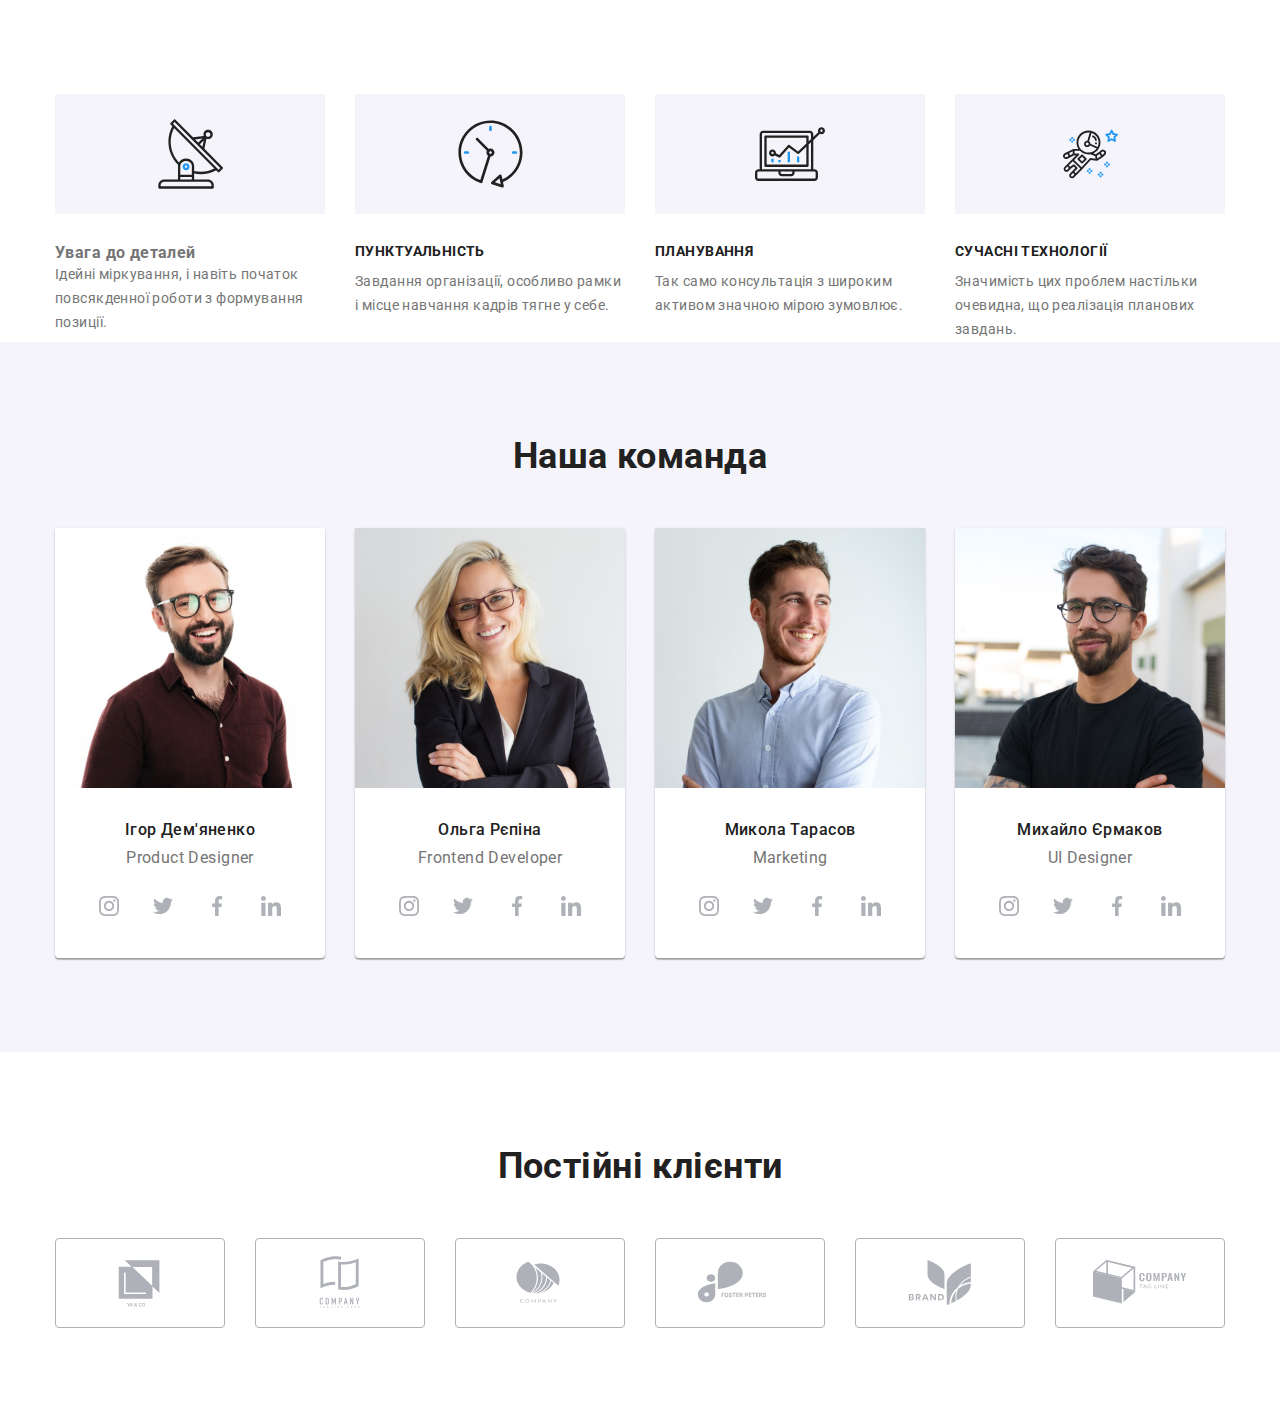
==== commit b98c111d: "first" ====
--- a/index.html
+++ b/index.html
@@ -19,7 +19,7 @@
     <title>Document</title>
   </head>
  <body>
-    <!-- <header class="header">
+    <!--  <header class="header">
       <div class="container  header-container">  
         <nav class="header-nav">
         <a class="header-logo" href="./index.html">
@@ -76,11 +76,11 @@
       </section> -->
      
 
-     <!--  <section class="advantage section">
+       <section class="advantage section">
         <div class="container">
            <h2 class="section-title visually-hidden">Наші переваги</h2>
         <ul class="feature-list list">
-          <li class="item">
+          <li class="advantage-item">
             <div class="adv-div">
               <svg class="adv-icon" width="65" heigth="70">
                   <use href="./images/icons.svg#icon-antenna" >
@@ -137,7 +137,7 @@
           </li>
         </ul>
       </div>
-      </section> -->
+      </section> 
       <!-- <section class="section">
         <div class="container">
            <h2 class="section-title">Чим ми займаємося</h2>
@@ -192,7 +192,7 @@
         </ul>
         </div>
        </section> -->
-      <!-- <section class="section team">
+      <section class="section team">
         <div class="container">
         <h2 class="section-title">Наша команда</h2>
         <ul class="team-list">
@@ -371,8 +371,8 @@
         </ul>
         </div>
         
-      </section> -->
-      <section class="section">
+      </section> 
+       <section class="section">
       <div class="container">
         <h2 class="section-title">Постійні клієнти</h2>
        <ul class="test-soc-list list">
--- a/css/main.min.css
+++ b/css/main.min.css
@@ -1 +1 @@
-p,h1,h2,h3,h4,h5,h6{margin:0}ul,ol{margin:0;padding-left:0}button{cursor:pointer}address{font-style:normal}.img{display:block;max-width:100%;height:auto}*{margin:0;padding:0;list-style:none;box-sizing:border-box}html{box-sizing:border-box}*,*::before,*::after{box-sizing:border-box}body{background-color:var(--hero-title-color);color:var(--primary-text-color);font-family:"Roboto",sans-serif;letter-spacing:.03em;font-size:14px}.section{padding-top:94px;padding-bottom:94px}.container{width:1200px;padding-left:15px;padding-right:15px;margin:0 auto;outline:2px red}.section-title{font-size:36px;line-height:1.16;color:var(--section-title-color);margin-bottom:50px;text-align:center}.button-container{display:flex;align-items:center;justify-content:space-between}.button-list.list{display:flex;align-items:center;justify-content:center;gap:8px;margin-bottom:50px}.button{color:var(--section-title-color);font-weight:500;font-size:16px;line-height:1.62;cursor:pointer;font-family:inherit;border:none;padding:6px 22px;border-radius:4px;transition:color var(--duration) var(--cubic-bezier),background-color var(--duration) var(--cubic-bezier),box-shadow var(--duration) var(--cubic-bezier)}.button:hover,.button:focus{color:var(--hero-title-color);background-color:var(--accent-color);box-shadow:0px 1px 1px rgba(0,0,0,.12),0px 4px 4px rgba(0,0,0,.06),1px 4px 6px rgba(0,0,0,.16)}.backdrop{width:100%;height:100%;background-color:rgba(0,0,0,.2);position:fixed;top:0;transition:opacity var(--duration) var(--cubic-bezier),visibility var(--duration) var(--cubic-bezier)}.modal{width:528px;min-height:581px;background-color:var(--hero-title-color);position:absolute;top:50%;left:50%;padding:40px;transform:translate(-50%, -50%) scale(1);border-radius:4px;transition:transform var(--duration) var(--cubic-bezier)}.backdrop.is-hidden .modal{transform:translate(-50%, -50%) scale(0)}.modal-field{margin-bottom:10px}.modal-close{width:30px;height:30px;background-color:rgba(0,0,0,0);border:1px solid rgba(0,0,0,.1);border-radius:50%;position:absolute;right:8px;top:8px;display:flex;align-items:center;justify-content:center;cursor:pointer}.modal-close-icon:hover,.modal-close-icon:focus{fill:var(--accent-color)}.backdrop.is-hidden{opacity:0;visibility:hidden;pointer-events:none}.modal-tittle{font-weight:700;font-size:20px;line-height:1.17;text-align:center;color:var(--section-title-color);margin-bottom:12px}.input-wrap{position:relative}.modal-input{width:100%;height:40px;border:1px solid rgba(33,33,33,.2);border-radius:4px;color:#000;font-size:16px;padding-left:40px;outline:rgba(0,0,0,0);transition:border-color var(--duration) var(--cubic-bezier)}.modal-input:focus{border-color:var(--accent-color)}.modal-text{display:block;width:100%;height:120px;border:1px solid rgba(33,33,33,.2);border-radius:4px;padding:12px 16px;resize:none;outline:rgba(0,0,0,0);transition:border-color var(--duration) var(--cubic-bezier)}.modal-text:focus{border-color:var(--accent-color)}.modal-text .modal-input::-moz-placeholder{font-size:13px;color:#2f303a}.modal-text .modal-input:-ms-input-placeholder{font-size:13px;color:#2f303a}.modal-text .modal-input::placeholder,.modal-text{font-size:13px;color:#2f303a}.input-label{font-size:12px;color:var(--primary-text-color)}.input-label{display:block;margin-bottom:4px}.modal-input-icon{position:absolute;left:12px;top:50%;transform:translateY(-50%);transition:fill var(--duration) var(--cubic-bezier)}.modal-input:focus+.modal-input-icon{fill:var(--accent-color)}.modal-field-check{display:flex;justify-content:center;margin-top:20px;margin-bottom:30px}.check-text{font-size:14px;line-height:1.7;color:var(--primary-text-color);display:flex;align-items:center}.check-text span{width:16px;height:15px;border:2px solid #212121;border-radius:4px;margin-right:8px;display:flex;align-items:center;justify-content:center;fill:rgba(0,0,0,0);transition:border-color var(--duration) var(--cubic-bezier),background-color var(--duration) var(--cubic-bezier),fill var(--duration) var(--cubic-bezier)}.input-check:focus+.check-text span{border-color:var(--accent-color)}.input-check:checked+.check-text span{background-color:var(--accent-color);border-color:rgba(0,0,0,0);fill:var(--hero-title-color)}.agreement-link{color:var(--accent-color)}.button-modal{color:var(--hero-title-color);background:var(--accent-color);font-size:16px;line-height:1.8;cursor:pointer;font-family:inherit;border:none;padding:10px 52px;border-radius:4px;margin:0 auto;display:flex;align-items:center;justify-content:center;transition:color var(--duration) var(--cubic-bezier),background-color var(--duration) var(--cubic-bezier),box-shadow var(--duration) var(--cubic-bezier)}.button-modal:hover,.button-modal:focus{box-shadow:0px 1px 1px rgba(0,0,0,.12),0px 4px 4px rgba(0,0,0,.06),1px 4px 6px rgba(0,0,0,.16)}:root{--primary-text-color: #757575;--section-title-color: #212121;--accent-color: #2196F3;--hero-title-color: #FFFFFF;--cubic-bezier: cubic-bezier(0.4, 0, 0.2, 1);--duration: 250ms}.visually-hidden{position:absolute;white-space:nowrap;width:1px;height:1px;overflow:hidden;border:0;padding:0;clip:rect(0 0 0 0);-webkit-clip-path:inset(50%);clip-path:inset(50%);margin:-1px}.header{background-color:var(--hero-title-color);border:1px solid #ececec}.header-logo{margin-right:93px;padding-top:24px;padding-bottom:25px}.header-container{display:flex;align-items:center;justify-content:space-between}.header-nav{display:flex;align-items:center}.header-list{display:flex;gap:38px}.contact-list{display:flex;gap:50px}.header-logo{color:var(--accent-color);text-decoration:none;font-family:"Raleway",sans-serif;font-weight:700;font-size:26px;line-height:1.19;letter-spacing:.03em}.header-logo-studio{color:var(--section-title-color)}.list{list-style:none}.header-item{display:inline-block}.header-link{color:var(--section-title-color);text-decoration:none;font-weight:500;line-height:1.14;letter-spacing:.02em;display:inline-block;padding-top:32px;padding-bottom:32px;position:relative;transition:color var(--duration) var(--cubic-bezier)}.header-link:hover,.header-link:focus{color:var(--accent-color)}.current{color:var(--accent-color)}.current::after{content:"";position:absolute;bottom:0;left:0;width:100%;height:4px;background:var(--accent-color);border-radius:2px}.contact-link{width:100%;height:100%;fill:#afb1b8;display:flex;align-items:center;justify-content:center}.header-soc-item{height:10px;display:flex;justify-content:center}.email-soc-icon{width:16px;height:12px;margin-right:10px;fill:currentColor}.contact-email{color:var(--primary-text-color);text-decoration:none;font-weight:500;line-height:1.14;letter-spacing:.02em;display:flex;align-items:center;transition:color var(--duration) var(--cubic-bezier)}.contact-email:hover,.contact-email:focus{color:var(--accent-color)}.contact-tel{color:var(--primary-text-color);text-decoration:none;font-weight:500;line-height:1.14;letter-spacing:.02em;display:flex;align-items:center;transition:color var(--duration) var(--cubic-bezier)}.contact-tel:hover,.contact-tel:focus{color:var(--accent-color)}.tel-soc-icon{width:16px;height:12px;margin-right:10px;fill:currentColor}.hero{background-color:#2f303a;padding-top:200px;padding-bottom:200px;text-align:center;background-image:linear-gradient(rgba(47, 48, 58, 0.4), rgba(47, 48, 58, 0.4)),url(../images/hero-bg.jpg);background-repeat:no-repeat;background-position:center;background-size:cover;max-width:1600px;margin:0 auto}.hero-title{width:696px;margin-left:auto;margin-right:auto;font-weight:900;font-size:44px;line-height:1.36;letter-spacing:.06em;text-transform:uppercase;color:var(--hero-title-color);margin-bottom:30px}.hero-button{background:var(--accent-color);color:var(--hero-title-color);margin-right:auto;font-family:inherit;font-size:16px;min-width:216px;height:50px;text-align:center;box-shadow:0px 4px 4px rgba(0,0,0,.15);border-radius:4px;padding:10px 32px;border:none}.section-advantage{padding-bottom:0;padding-top:94px}.feature-list{display:flex;gap:30px}.section-title-advantage{font-size:14px;line-height:1.14;text-transform:uppercase;color:var(--section-title-color);width:270px;margin-bottom:10px}.advantage-item{width:calc((100% - 90px)/4)}.adv-div{height:120px;margin-bottom:30px;background:#f5f4fa;display:flex;justify-content:center;align-items:center}.adv-icon{display:flex;justify-content:center;align-items:center}.advantage-text{line-height:1.71;color:var(--primary-text-color);min-width:270px}.section.we-do{text-align:center;background:#f5f5f5}.we-do-item{width:370px;height:294px}.we-do-list{display:flex;justify-content:center;justify-content:space-between;gap:30px}.div-we-do{display:flex;align-items:center;justify-content:center}.div2-we-do{display:flex;align-items:center;justify-content:center;width:370px;min-height:70px;background-color:rgba(47,48,58,.8);position:relative;bottom:70px}.we-do-text{font-size:14px;line-height:1.17;text-transform:uppercase;color:var(--hero-title-color);width:100%;display:flex;align-items:center;justify-content:center;text-align:center}.section.team{background:#f5f4fa;text-align:center}.team-list{background:#f5f4fa;display:flex;gap:30px}.team.person{background:var(--hero-title-color);box-shadow:0px 1px 3px rgba(0,0,0,.12),0px 1px 1px rgba(0,0,0,.14),0px 2px 1px rgba(0,0,0,.2);border-radius:0px 0px 4px 4px;width:calc((100% - 90px)/4)}.team-content{padding-top:30px;padding-bottom:30px}.team-title{font-weight:500;font-size:16px;line-height:1.18;text-align:center;color:var(--section-title-color);margin-bottom:10px}.team-text{font-size:16px;line-height:1.18;text-align:center;margin-bottom:16px}.team-soc-list{display:flex;justify-content:center;gap:10px}.team-soc-item{width:44px;height:44px}.team-soc-link{width:100%;height:100%;background:var(--hero-title-color);border-radius:50%;display:flex;align-items:center;justify-content:center;transition:background-color var(--duration) var(--cubic-bezier),fill var(--duration) var(--cubic-bezier)}.team-soc-link:hover,.team-soc-link:focus{background-color:var(--accent-color)}.team-soc-icon{fill:#afb1b8;transition:fill var(--duration) var(--cubic-bezier)}.team-soc-link:hover .team-soc-icon{fill:var(--hero-title-color)}.test-soc-list{display:flex;gap:30px}.test-soc-item{width:calc((100% - 150px)/6);height:90px}.test-soc-icon{width:106px;height:60px;transition:fill var(--duration) var(--cubic-bezier)}.test-link:hover .test-soc-icon,.test-link:focus .test-soc-icon{fill:var(--accent-color)}.test-link{width:100%;height:100%;border:1px solid #afb1b8;border-radius:4px;fill:#afb1b8;display:flex;align-items:center;justify-content:center;transition:border-color var(--duration) var(--cubic-bezier),fill var(--duration) var(--cubic-bezier)}.test-link:hover,.test-link:focus{border-color:var(--accent-color)}.portofolio.main{background:var(--hero-title-color);text-align:center}.portofolio-list{display:flex;gap:30px;flex-wrap:wrap;box-sizing:border-box}.portofolio-card{width:370px;height:404px;background:var(--hero-title-color);border:1px solid #eee;width:calc((100% - 60px)/3);box-sizing:border-box;display:block;transition:transform var(--duration) var(--cubic-bezier)}.project-title{font-size:18px;line-height:2;letter-spacing:.06em;color:var(--section-title-color)}.project-text{font-size:16px;line-height:1.88;color:var(--primary-text-color);font-size:16px;line-height:30px;letter-spacing:.03em}.portofolio-top-wrap{position:relative;overflow:hidden}.portofolio-top-text{position:absolute;top:0;padding:24px 63px;color:var(--hero-title-color);font-size:18px;font-weight:400;line-height:1.5;background-color:rgba(33,150,243,.9);height:100%;transform:translateY(100%);transition:transform var(--duration) var(--cubic-bezier)}.portofolio-card:hover .portofolio-top-text{transform:translateY(0%)}.card-link{display:block;text-decoration:none;transition:box-shadow var(--duration) var(--cubic-bezier)}.card-link:hover,.card-link:focus{box-shadow:0px 1px 1px rgba(0,0,0,.12),0px 4px 4px rgba(0,0,0,.06),1px 4px 6px rgba(0,0,0,.16)}.project-content{padding:20px 24px}.project-title{font-size:18px;line-height:2;letter-spacing:.06em;color:var(--section-title-color);margin-bottom:4px}.footer{background:#2f303a;padding-top:60px;padding-bottom:60px}.footcont{display:flex;align-items:baseline}.contact{min-width:231px;margin-right:70px}.footer-logo{color:var(--accent-color);text-decoration:none;font-family:"Raleway",sans-serif;font-weight:700;font-size:26px;line-height:1.19;letter-spacing:.03em}.address.style{margin-top:20px}.footer-address{color:var(--hero-title-color);text-decoration:none;font-style:normal;margin-bottom:10px;margin-top:20px;font-size:14px;line-height:1.71;letter-spacing:.03em}.footer-email,.footer-tel{color:rgba(255,255,255,.6);text-decoration:none;font-style:normal;font-size:14px;line-height:1.71;letter-spacing:.03em;transition:color var(--duration) var(--cubic-bezier)}.footer-email:hover,.footer-email:focus,.footer-tel:hover,.footer-tel:focus{color:var(--accent-color)}.footer-logo-studio{color:var(--hero-title-color)}.address{display:flex;flex-direction:column;gap:9px}.soc-icon{display:block;margin-right:93px}.footer-title{font-size:14px;line-height:1.14;text-transform:uppercase;color:var(--hero-title-color);margin-bottom:20px}.footer-soc-list{display:flex;justify-content:left;gap:10px}.footer-soc-link{width:100%;height:100%;background:rgba(255,255,255,.1);border-radius:50%;display:flex;align-items:center;justify-content:center;transition:background-color var(--duration) var(--cubic-bezier)}.footer-soc-link:hover,.footer-soc-link:focus{background-color:var(--accent-color)}.footer-soc-icon{fill:var(--hero-title-color)}.online-field{display:flex;align-items:center;justify-content:center}.online-input{width:358px;height:50px;border:1px solid rgba(255,255,255,.3);filter:drop-shadow(0px 4px 4px rgba(0, 0, 0, 0.15));border-radius:4px;background:#2f303a;padding-left:16px;margin-right:12px;color:var(--hero-title-color)}.online-input::-moz-placeholder{font-size:16px;line-height:1.3;display:flex;align-items:center;letter-spacing:.03em;color:rgba(255,255,255,.6)}.online-input:-ms-input-placeholder{font-size:16px;line-height:1.3;display:flex;align-items:center;letter-spacing:.03em;color:rgba(255,255,255,.6)}.online-input::placeholder{font-size:16px;line-height:1.3;display:flex;align-items:center;letter-spacing:.03em;color:rgba(255,255,255,.6)}.online-button{height:50px;color:var(--hero-title-color);background:var(--accent-color);font-size:16px;line-height:1.8;cursor:pointer;border:none;padding:10px 28px;border-radius:4px;display:flex;align-items:center;justify-content:center;gap:10px}.online-input-icon{fill:var(--hero-title-color)}/*# sourceMappingURL=main.min.css.map */+:root{--primary-text-color: #757575;--section-title-color: #212121;--accent-color: #2196F3;--hero-title-color: #FFFFFF;--cubic-bezier: cubic-bezier(0.4, 0, 0.2, 1);--duration: 250ms}.visually-hidden{position:absolute;white-space:nowrap;width:1px;height:1px;overflow:hidden;border:0;padding:0;clip:rect(0 0 0 0);-webkit-clip-path:inset(50%);clip-path:inset(50%);margin:-1px}html{box-sizing:border-box}*,*::before,*::after{box-sizing:border-box}p,h1,h2,h3,h4,h5,h6{margin:0}ul,ol{margin:0;padding-left:0}button{cursor:pointer}address{font-style:normal}.img{display:block;width:100%;max-width:100%;height:auto}*{margin:0;padding:0;list-style:none;box-sizing:border-box}body{background-color:var(--hero-title-color);color:var(--primary-text-color);font-family:"Roboto",sans-serif;letter-spacing:.03em;font-size:14px}.container{width:100%;padding-left:15px;padding-right:15px;margin:0 auto}@media screen and (min-width: 480px){.container{max-width:480px}}@media screen and (min-width: 768px){.container{max-width:768px}}@media screen and (min-width: 1200px){.container{max-width:1200px}}.section{padding-top:60px;padding-bottom:60px}@media screen and (min-width: 1200px){.section{padding-top:94px;padding-bottom:94px}}.section-title{font-size:36px;line-height:1.16;color:var(--section-title-color);margin-bottom:50px;text-align:center}.button-container{display:flex;align-items:center;justify-content:space-between}.button-list.list{display:flex;align-items:center;justify-content:center;gap:8px;margin-bottom:50px}.button{color:var(--section-title-color);font-weight:500;font-size:16px;line-height:1.62;cursor:pointer;font-family:inherit;border:none;padding:6px 22px;border-radius:4px;transition:color var(--duration) var(--cubic-bezier),background-color var(--duration) var(--cubic-bezier),box-shadow var(--duration) var(--cubic-bezier)}.button:hover,.button:focus{color:var(--hero-title-color);background-color:var(--accent-color);box-shadow:0px 1px 1px rgba(0,0,0,.12),0px 4px 4px rgba(0,0,0,.06),1px 4px 6px rgba(0,0,0,.16)}.backdrop{width:100%;height:100%;background-color:rgba(0,0,0,.2);position:fixed;top:0;transition:opacity var(--duration) var(--cubic-bezier),visibility var(--duration) var(--cubic-bezier)}.modal{width:528px;min-height:581px;background-color:var(--hero-title-color);position:absolute;top:50%;left:50%;padding:40px;transform:translate(-50%, -50%) scale(1);border-radius:4px;transition:transform var(--duration) var(--cubic-bezier)}.backdrop.is-hidden .modal{transform:translate(-50%, -50%) scale(0)}.modal-field{margin-bottom:10px}.modal-close{width:30px;height:30px;background-color:rgba(0,0,0,0);border:1px solid rgba(0,0,0,.1);border-radius:50%;position:absolute;right:8px;top:8px;display:flex;align-items:center;justify-content:center;cursor:pointer}.modal-close-icon:hover,.modal-close-icon:focus{fill:var(--accent-color)}.backdrop.is-hidden{opacity:0;visibility:hidden;pointer-events:none}.modal-tittle{font-weight:700;font-size:20px;line-height:1.17;text-align:center;color:var(--section-title-color);margin-bottom:12px}.input-wrap{position:relative}.modal-input{width:100%;height:40px;border:1px solid rgba(33,33,33,.2);border-radius:4px;color:#000;font-size:16px;padding-left:40px;outline:rgba(0,0,0,0);transition:border-color var(--duration) var(--cubic-bezier)}.modal-input:focus{border-color:var(--accent-color)}.modal-text{display:block;width:100%;height:120px;border:1px solid rgba(33,33,33,.2);border-radius:4px;padding:12px 16px;resize:none;outline:rgba(0,0,0,0);transition:border-color var(--duration) var(--cubic-bezier)}.modal-text:focus{border-color:var(--accent-color)}.modal-text .modal-input::-moz-placeholder{font-size:13px;color:#2f303a}.modal-text .modal-input:-ms-input-placeholder{font-size:13px;color:#2f303a}.modal-text .modal-input::placeholder,.modal-text{font-size:13px;color:#2f303a}.input-label{font-size:12px;color:var(--primary-text-color)}.input-label{display:block;margin-bottom:4px}.modal-input-icon{position:absolute;left:12px;top:50%;transform:translateY(-50%);transition:fill var(--duration) var(--cubic-bezier)}.modal-input:focus+.modal-input-icon{fill:var(--accent-color)}.modal-field-check{display:flex;justify-content:center;margin-top:20px;margin-bottom:30px}.check-text{font-size:14px;line-height:1.7;color:var(--primary-text-color);display:flex;align-items:center}.check-text span{width:16px;height:15px;border:2px solid #212121;border-radius:4px;margin-right:8px;display:flex;align-items:center;justify-content:center;fill:rgba(0,0,0,0);transition:border-color var(--duration) var(--cubic-bezier),background-color var(--duration) var(--cubic-bezier),fill var(--duration) var(--cubic-bezier)}.input-check:focus+.check-text span{border-color:var(--accent-color)}.input-check:checked+.check-text span{background-color:var(--accent-color);border-color:rgba(0,0,0,0);fill:var(--hero-title-color)}.agreement-link{color:var(--accent-color)}.button-modal{color:var(--hero-title-color);background:var(--accent-color);font-size:16px;line-height:1.8;cursor:pointer;font-family:inherit;border:none;padding:10px 52px;border-radius:4px;margin:0 auto;display:flex;align-items:center;justify-content:center;transition:color var(--duration) var(--cubic-bezier),background-color var(--duration) var(--cubic-bezier),box-shadow var(--duration) var(--cubic-bezier)}.button-modal:hover,.button-modal:focus{box-shadow:0px 1px 1px rgba(0,0,0,.12),0px 4px 4px rgba(0,0,0,.06),1px 4px 6px rgba(0,0,0,.16)}.header{background-color:var(--hero-title-color);border:1px solid #ececec}.header-container{display:flex;align-items:center;justify-content:space-between}.header-logo{margin-right:93px;padding-top:24px;padding-bottom:25px}.header-nav{display:flex;align-items:center}.header-list{display:flex;gap:38px}.contact-list{display:flex;gap:50px}.header-logo{color:var(--accent-color);text-decoration:none;font-family:"Raleway",sans-serif;font-weight:700;font-size:26px;line-height:1.19;letter-spacing:.03em}.header-logo-studio{color:var(--section-title-color)}.list{list-style:none}.header-item{display:inline-block}.header-link{color:var(--section-title-color);text-decoration:none;font-weight:500;line-height:1.14;letter-spacing:.02em;display:inline-block;padding-top:32px;padding-bottom:32px;position:relative;transition:color var(--duration) var(--cubic-bezier)}.header-link:hover,.header-link:focus{color:var(--accent-color)}.current{color:var(--accent-color)}.current::after{content:"";position:absolute;bottom:0;left:0;width:100%;height:4px;background:var(--accent-color);border-radius:2px}.contact-link{width:100%;height:100%;fill:#afb1b8;display:flex;align-items:center;justify-content:center}.header-soc-item{height:10px;display:flex;justify-content:center}.email-soc-icon{width:16px;height:12px;margin-right:10px;fill:currentColor}.contact-email{color:var(--primary-text-color);text-decoration:none;font-weight:500;line-height:1.14;letter-spacing:.02em;display:flex;align-items:center;transition:color var(--duration) var(--cubic-bezier)}.contact-email:hover,.contact-email:focus{color:var(--accent-color)}.contact-tel{color:var(--primary-text-color);text-decoration:none;font-weight:500;line-height:1.14;letter-spacing:.02em;display:flex;align-items:center;transition:color var(--duration) var(--cubic-bezier)}.contact-tel:hover,.contact-tel:focus{color:var(--accent-color)}.tel-soc-icon{width:16px;height:12px;margin-right:10px;fill:currentColor}.hero{background-color:#2f303a;padding-top:200px;padding-bottom:200px;text-align:center;background-image:linear-gradient(rgba(47, 48, 58, 0.4), rgba(47, 48, 58, 0.4)),url(../images/hero-bg.jpg);background-repeat:no-repeat;background-position:center;background-size:cover;max-width:1600px;margin:0 auto}.hero-title{width:696px;margin-left:auto;margin-right:auto;font-weight:900;font-size:44px;line-height:1.36;letter-spacing:.06em;text-transform:uppercase;color:var(--hero-title-color);margin-bottom:30px}.hero-button{background:var(--accent-color);color:var(--hero-title-color);margin-right:auto;font-family:inherit;font-size:16px;min-width:216px;height:50px;text-align:center;box-shadow:0px 4px 4px rgba(0,0,0,.15);border-radius:4px;padding:10px 32px;border:none}.advantage{padding-bottom:0;padding-top:94px}.feature-list.list{display:flex;flex-wrap:wrap;gap:30px}.section-title-advantage{font-size:14px;line-height:1.14;text-transform:uppercase;color:var(--section-title-color);width:270px;margin-bottom:10px}.advantage-item{width:100%}@media screen and (min-width: 768px){.advantage-item{width:calc((100% - 30px)/2)}}@media screen and (min-width: 1200px){.advantage-item{width:calc((100% - 90px)/4)}}.adv-div{height:120px;margin-bottom:30px;background:#f5f4fa;display:flex;justify-content:center;align-items:center}.adv-icon{display:flex;justify-content:center;align-items:center}.advantage-text{line-height:1.71;color:var(--primary-text-color);min-width:270px}.section.we-do{text-align:center;background:#f5f5f5}.we-do-item{width:370px;height:294px}.we-do-list{display:flex;justify-content:center;justify-content:space-between;gap:30px}.div-we-do{display:flex;align-items:center;justify-content:center}.div2-we-do{display:flex;align-items:center;justify-content:center;width:370px;min-height:70px;background-color:rgba(47,48,58,.8);position:relative;bottom:70px}.we-do-text{font-size:14px;line-height:1.17;text-transform:uppercase;color:var(--hero-title-color);width:100%;display:flex;align-items:center;justify-content:center;text-align:center}.section.team{background:#f5f4fa;text-align:center}.team-list{background:#f5f4fa;display:flex;flex-wrap:wrap;gap:30px}.team .person{background:var(--hero-title-color);box-shadow:0px 1px 3px rgba(0,0,0,.12),0px 1px 1px rgba(0,0,0,.14),0px 2px 1px rgba(0,0,0,.2);border-radius:0px 0px 4px 4px;width:100%}@media screen and (min-width: 768px){.team .person{width:calc((100% - 30px)/2)}}@media screen and (min-width: 1200px){.team .person{width:calc((100% - 90px)/4)}}.team-content{padding-top:30px;padding-bottom:30px}.team-title{font-weight:500;font-size:16px;line-height:1.18;text-align:center;color:var(--section-title-color);margin-bottom:10px}.team-text{font-size:16px;line-height:1.18;text-align:center;margin-bottom:16px}.team-soc-list{display:flex;justify-content:center;gap:10px}.team-soc-item{width:44px;height:44px}.team-soc-link{width:100%;height:100%;background:var(--hero-title-color);border-radius:50%;display:flex;align-items:center;justify-content:center;transition:background-color var(--duration) var(--cubic-bezier),fill var(--duration) var(--cubic-bezier)}.team-soc-link:hover,.team-soc-link:focus{background-color:var(--accent-color)}.team-soc-icon{fill:#afb1b8;transition:fill var(--duration) var(--cubic-bezier)}.team-soc-link:hover .team-soc-icon{fill:var(--hero-title-color)}.test-soc-list{display:flex;flex-wrap:wrap;gap:30px}.test-soc-item{height:90px;width:100%}@media screen and (min-width: 480px){.test-soc-item{width:calc((100% - 30px)/2)}}@media screen and (min-width: 768px){.test-soc-item{width:calc((100% - 60px)/3)}}@media screen and (min-width: 1200px){.test-soc-item{width:calc((100% - 150px)/6)}}.test-soc-icon{width:106px;height:60px;transition:fill var(--duration) var(--cubic-bezier)}.test-link:hover .test-soc-icon,.test-link:focus .test-soc-icon{fill:var(--accent-color)}.test-link{width:100%;height:100%;border:1px solid #afb1b8;border-radius:4px;fill:#afb1b8;display:flex;align-items:center;justify-content:center;transition:border-color var(--duration) var(--cubic-bezier),fill var(--duration) var(--cubic-bezier)}.test-link:hover,.test-link:focus{border-color:var(--accent-color)}.portofolio.main{background:var(--hero-title-color);text-align:center}.portofolio-list{display:flex;gap:30px;flex-wrap:wrap;box-sizing:border-box}.portofolio-card{*width:370px;height:404px;background:var(--hero-title-color);border:1px solid #eee;width:calc((100% - 60px)/3);box-sizing:border-box;display:block;transition:transform var(--duration) var(--cubic-bezier)}.project-title{font-size:18px;line-height:2;letter-spacing:.06em;color:var(--section-title-color)}.project-text{font-size:16px;line-height:1.88;color:var(--primary-text-color);font-size:16px;line-height:30px;letter-spacing:.03em}.portofolio-top-wrap{position:relative;overflow:hidden}.portofolio-top-text{position:absolute;top:0;padding:24px 63px;color:var(--hero-title-color);font-size:18px;font-weight:400;line-height:1.5;background-color:rgba(33,150,243,.9);height:100%;transform:translateY(100%);transition:transform var(--duration) var(--cubic-bezier)}.portofolio-card:hover .portofolio-top-text{transform:translateY(0%)}.card-link{display:block;text-decoration:none;transition:box-shadow var(--duration) var(--cubic-bezier)}.card-link:hover,.card-link:focus{box-shadow:0px 1px 1px rgba(0,0,0,.12),0px 4px 4px rgba(0,0,0,.06),1px 4px 6px rgba(0,0,0,.16)}.project-content{padding:20px 24px}.project-title{font-size:18px;line-height:2;letter-spacing:.06em;color:var(--section-title-color);margin-bottom:4px}.footer{background:#2f303a;padding-top:60px;padding-bottom:60px}.footcont{display:flex;align-items:baseline}.contact{min-width:231px;margin-right:70px}.footer-logo{color:var(--accent-color);text-decoration:none;font-family:"Raleway",sans-serif;font-weight:700;font-size:26px;line-height:1.19;letter-spacing:.03em}.address.style{margin-top:20px}.footer-address{color:var(--hero-title-color);text-decoration:none;font-style:normal;margin-bottom:10px;margin-top:20px;font-size:14px;line-height:1.71;letter-spacing:.03em}.footer-email,.footer-tel{color:rgba(255,255,255,.6);text-decoration:none;font-style:normal;font-size:14px;line-height:1.71;letter-spacing:.03em;transition:color var(--duration) var(--cubic-bezier)}.footer-email:hover,.footer-email:focus,.footer-tel:hover,.footer-tel:focus{color:var(--accent-color)}.footer-logo-studio{color:var(--hero-title-color)}.address{display:flex;flex-direction:column;gap:9px}.soc-icon{display:block;margin-right:93px}.footer-title{font-size:14px;line-height:1.14;text-transform:uppercase;color:var(--hero-title-color);margin-bottom:20px}.footer-soc-list{display:flex;justify-content:left;gap:10px}.footer-soc-link{width:100%;height:100%;background:rgba(255,255,255,.1);border-radius:50%;display:flex;align-items:center;justify-content:center;transition:background-color var(--duration) var(--cubic-bezier)}.footer-soc-link:hover,.footer-soc-link:focus{background-color:var(--accent-color)}.footer-soc-icon{fill:var(--hero-title-color)}.online-field{display:flex;align-items:center;justify-content:center}.online-input{width:358px;height:50px;border:1px solid rgba(255,255,255,.3);filter:drop-shadow(0px 4px 4px rgba(0, 0, 0, 0.15));border-radius:4px;background:#2f303a;padding-left:16px;margin-right:12px;color:var(--hero-title-color)}.online-input::-moz-placeholder{font-size:16px;line-height:1.3;display:flex;align-items:center;letter-spacing:.03em;color:rgba(255,255,255,.6)}.online-input:-ms-input-placeholder{font-size:16px;line-height:1.3;display:flex;align-items:center;letter-spacing:.03em;color:rgba(255,255,255,.6)}.online-input::placeholder{font-size:16px;line-height:1.3;display:flex;align-items:center;letter-spacing:.03em;color:rgba(255,255,255,.6)}.online-button{height:50px;color:var(--hero-title-color);background:var(--accent-color);font-size:16px;line-height:1.8;cursor:pointer;border:none;padding:10px 28px;border-radius:4px;display:flex;align-items:center;justify-content:center;gap:10px}.online-input-icon{fill:var(--hero-title-color)}/*# sourceMappingURL=main.min.css.map */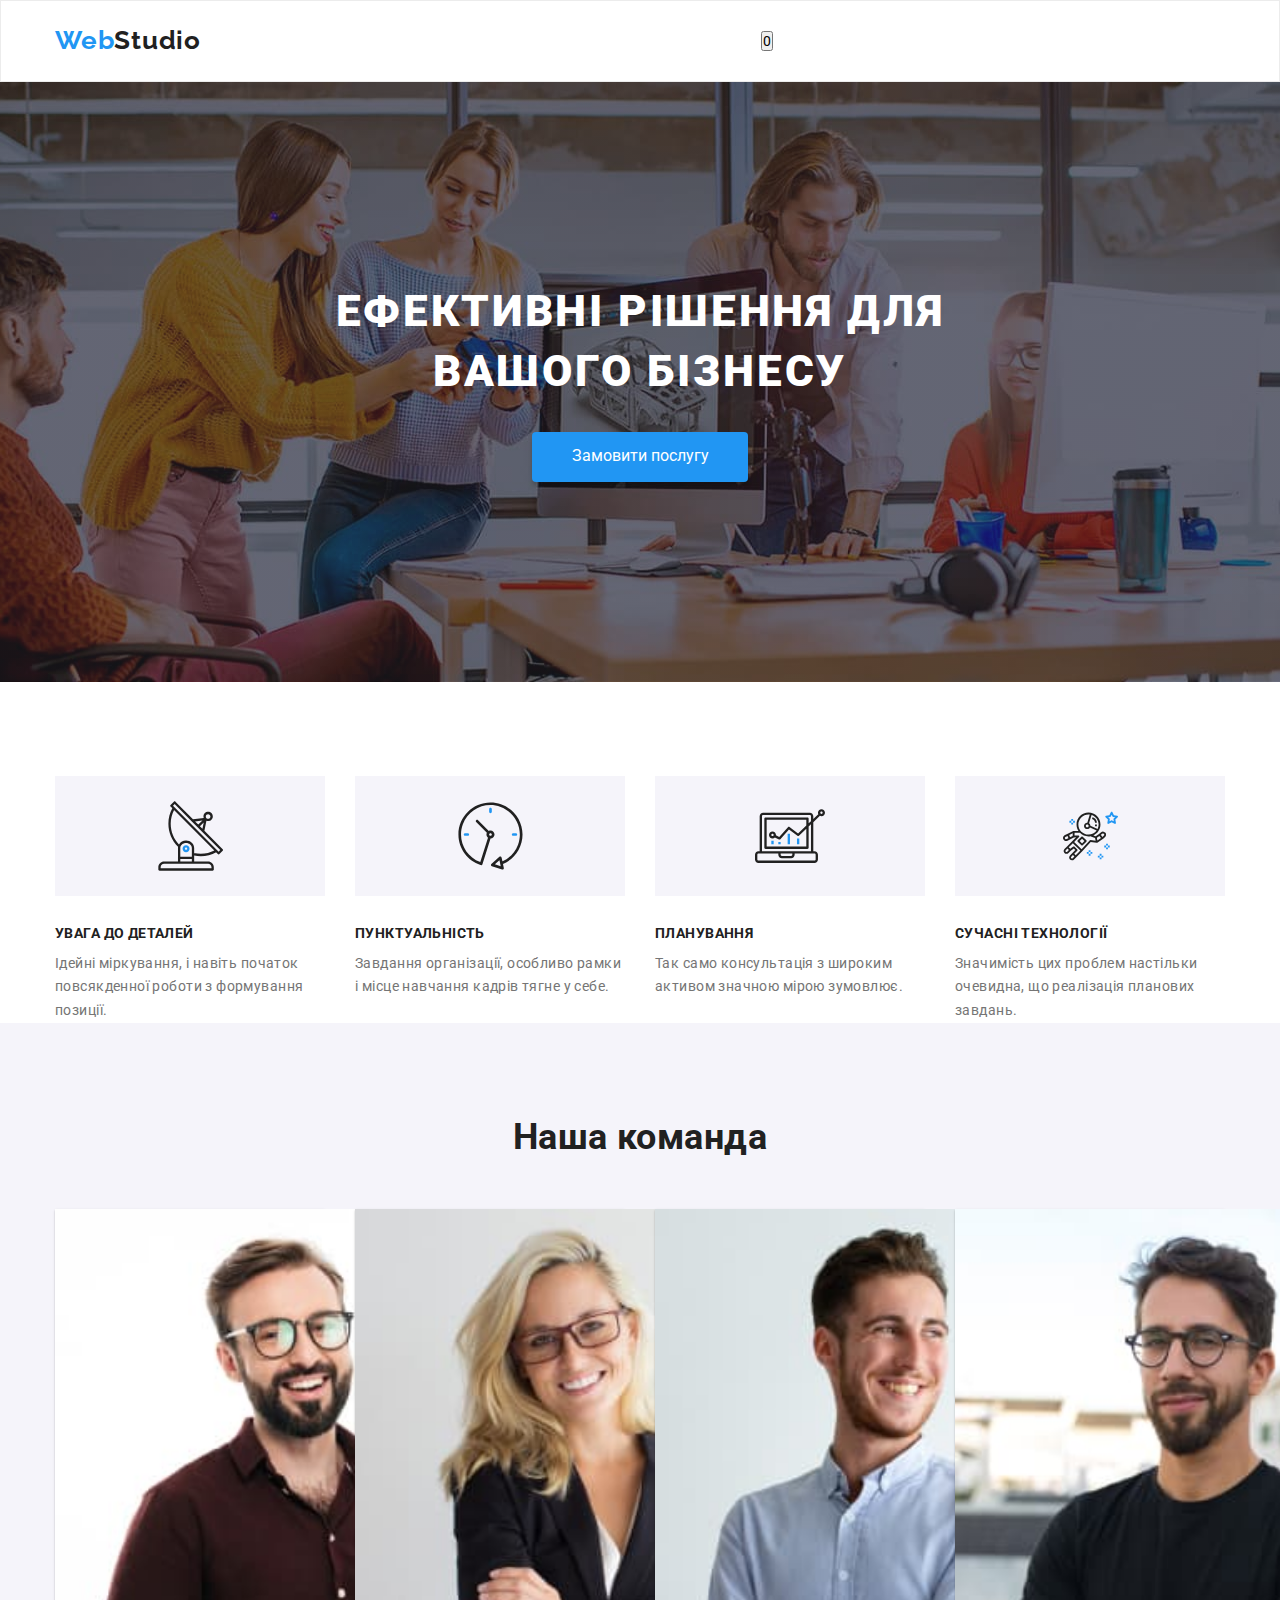
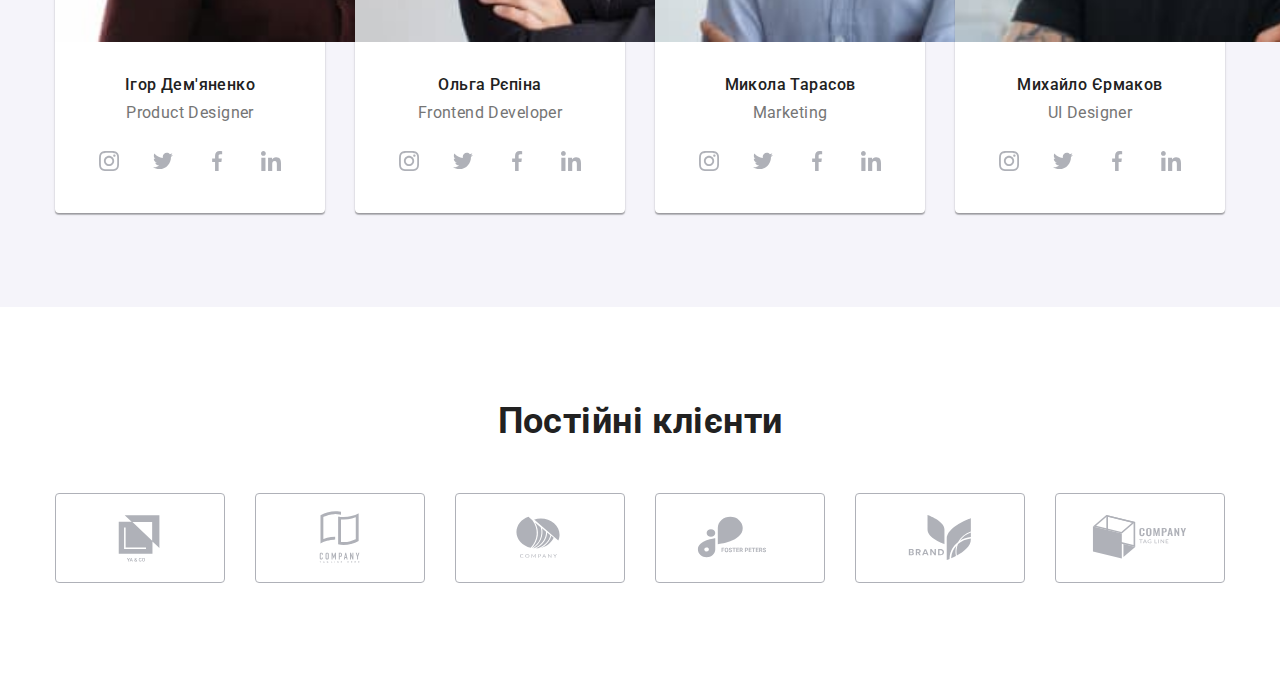
==== commit 73f137fb: "comm" ====
--- a/index.html
+++ b/index.html
@@ -18,8 +18,8 @@
     <link rel="stylesheet" href="./css/main.min.css" />
     <title>Document</title>
   </head>
- <body>
-    <!--  <header class="header">
+  <body>
+    <header class="header">
       <div class="container  header-container">  
         <nav class="header-nav">
         <a class="header-logo" href="./index.html">
@@ -36,6 +36,7 @@
           </li>
         </ul>
       </nav>
+      <button type="button" class="menu-open" data-menu-open>0</button>
       <div class="header-contact">
          <ul class="contact-list list">
          <li class="header-soc-item ">
@@ -65,79 +66,132 @@
      
     </div>
     
-    </header> -->
+     <div class="mob-menu is-hidden" data-menu>
+      
+      <div class="mob-menu-container">
+    <button type="button" class="menu-close" data-menu-close>X</button>
+    <div class="mob-part1">
+     <ul class="mob-menu-list list">
+          <li class="mob-menu-item">
+            <a class="mob-menu-link current" href="./index.html">Студія</a>
+          </li>
+          <li class="mob-menu-item">
+            <a class="mob-menu-link" href="./portfolio.html">Портофоліо</a>
+          </li>
+          <li class="mob-menu-item">
+            <a class="mob-menu-link" href="">Контакти</a>
+          </li>
+        </ul>
+    </div>
+     <div class="mob-part2">
+ <ul class="mob-contact-list list">
+           <li class="mob-contact-soc-item ">
+          <a class="mob-contact-tel link" href="tel:+380961111111" class="contact-link link">  
+            
+             +380961111111 
+        </a>
+          </li>  
+         <li class="mob-contact-soc-item ">
+          <a class="mob-contact-email" href="mailto:info@devstudio.com" class="contact-link link">
+            
+            info@devstudio.com
+          </a>
+        </li>
+       
+       
+      </ul>
+      <ul class="mob-soc-list">
+        <li class="mob-soc-item">
+          <a class="mob-soc-link" href="">Instagram
+            <svg></svg>
+          </a>
+        </li>
+         <li class="mob-soc-item">
+          <a class="mob-soc-link" href="">Twitter
+            <svg></svg>
+          </a>
+        </li>
+         <li class="mob-soc-item">
+          <a class="mob-soc-link" href="">Facebook
+            <svg></svg>
+          </a>
+        </li>
+         <li class="mob-soc-item">
+          <a class="mob-soc-link" href="">Linkedin
+            <svg></svg>
+          </a>
+        </li>
+      </ul>
+     </div>
+        
+    </div>
+    </div>
+   
+    </header>
     <main>
-     <!--  <section class="section hero">
-        <div class="container"> 
+      <section class="section hero">
+        <div class="container">
           <h1 class="hero-title">Ефективні рішення для вашого бізнесу</h1>
-          <button class="hero-button" type="button" data-modal-open>Замовити послугу</button>
+          <button class="hero-button" type="button" data-modal-open>
+            Замовити послугу
+          </button>
         </div>
-       
-      </section> -->
-     
-
-       <section class="advantage section">
+      </section>
+
+      <section class="advantage section">
         <div class="container">
-           <h2 class="section-title visually-hidden">Наші переваги</h2>
-        <ul class="feature-list list">
-          <li class="advantage-item">
-            <div class="adv-div">
-              <svg class="adv-icon" width="65" heigth="70">
-                  <use href="./images/icons.svg#icon-antenna" >
-
-                  </use>
-                </svg>
-            </div>
-            <h3 class="title-advantage">Увага до деталей</h3>
-            <p class="advantage-text">
-              Ідейні міркування, і навіть початок повсякденної роботи з
-              формування позиції.
-            </p>
-          </li>
-          <li class="advantage-item">
-             <div class="adv-div">
-              <svg class="adv-icon" width="67" heigth="70">
-                  <use href="./images/icons.svg#icon-clock" >
-
-                  </use>
-                </svg>
-            </div>
-            <h3 class="section-title-advantage">Пунктуальність</h3>
-            <p class="advantage-text">
-              Завдання організації, особливо рамки і місце навчання кадрів тягне
-              у себе.
-            </p>
-          </li>
-          <li class="advantage-item">
-             <div class="adv-div">
-              <svg class="adv-icon" width="70" heigth="54">
-                  <use href="./images/icons.svg#icon-diagram" >
-
-                  </use>
-                </svg>
-            </div>
-            <h3 class="section-title-advantage">Планування</h3>
-            <p class="advantage-text">
-              Так само консультація з широким активом значною мірою зумовлює.
-            </p>
-          </li>
-          <li class="advantage-item">
-             <div class="adv-div">
-              <svg class="adv-icon" width="55" heigth="61">
-                  <use href="./images/icons.svg#icon-astronaut" >
-
-                  </use>
-                </svg>
-            </div>
-            <h3 class="section-title-advantage">Сучасні технології</h3>
-            <p class="advantage-text">
-              Значимість цих проблем настільки очевидна, що реалізація планових
-              завдань.
-            </p>
-          </li>
-        </ul>
-      </div>
-      </section> 
+          <h2 class="section-title visually-hidden">Наші переваги</h2>
+          <ul class="feature-list list">
+            <li class="advantage-item">
+              <div class="adv-div">
+                <svg class="adv-icon" width="65" heigth="70">
+                  <use href="./images/icons.svg#icon-antenna"></use>
+                </svg>
+              </div>
+              <h3 class="section-title-advantage">Увага до деталей</h3>
+              <p class="advantage-text">
+                Ідейні міркування, і навіть початок повсякденної роботи з
+                формування позиції.
+              </p>
+            </li>
+            <li class="advantage-item">
+              <div class="adv-div">
+                <svg class="adv-icon" width="67" heigth="70">
+                  <use href="./images/icons.svg#icon-clock"></use>
+                </svg>
+              </div>
+              <h3 class="section-title-advantage">Пунктуальність</h3>
+              <p class="advantage-text">
+                Завдання організації, особливо рамки і місце навчання кадрів
+                тягне у себе.
+              </p>
+            </li>
+            <li class="advantage-item">
+              <div class="adv-div">
+                <svg class="adv-icon" width="70" heigth="54">
+                  <use href="./images/icons.svg#icon-diagram"></use>
+                </svg>
+              </div>
+              <h3 class="section-title-advantage">Планування</h3>
+              <p class="advantage-text">
+                Так само консультація з широким активом значною мірою зумовлює.
+              </p>
+            </li>
+            <li class="advantage-item">
+              <div class="adv-div">
+                <svg class="adv-icon" width="55" heigth="61">
+                  <use href="./images/icons.svg#icon-astronaut"></use>
+                </svg>
+              </div>
+              <h3 class="section-title-advantage">Сучасні технології</h3>
+              <p class="advantage-text">
+                Значимість цих проблем настільки очевидна, що реалізація
+                планових завдань.
+              </p>
+            </li>
+          </ul>
+        </div>
+      </section>
       <!-- <section class="section">
         <div class="container">
            <h2 class="section-title">Чим ми займаємося</h2>
@@ -194,241 +248,315 @@
        </section> -->
       <section class="section team">
         <div class="container">
-        <h2 class="section-title">Наша команда</h2>
-        <ul class="team-list">
-          <li class="team person">
-            <img
-              src="./images/img-4.jpg"
-              alt="Усміхнений хлопець в окулярах"
-              width="270"
-              height="260"
-            />
-            <div class="team-content">
-               <h3 class="team-title">Ігор Дем'яненко</h3>
-            <p class="team-text" lang="en">Product Designer</p>
-            <ul class="team-soc-list list">
-              <li class="team-soc-item"><a href="" class="team-soc-link link">
-                <svg class="team-soc-icon" width="20" height="20">
-                  <use href="./images/icons.svg#icon-instagram" >
-
-                  </use>
-                </svg>
-              </a></li>
-              <li class="team-soc-item"><a href="" class="team-soc-link link">
-                   <svg class="team-soc-icon" width="20" height="20">
-                  <use href="./images/icons.svg#icon-twitter" >
-
-                  </use>
-                </svg>
-              </a></li>
-              <li class="team-soc-item"><a href="" class="team-soc-link link">
-                   <svg class="team-soc-icon" width="20" height="20">
-                  <use href="./images/icons.svg#icon-facebook" >
-
-                  </use>
-                </svg>
-              </a></li>
-              <li class="team-soc-item"><a href="" class="team-soc-link link">
-                   <svg class="team-soc-icon" width="20" height="20">
-                  <use href="./images/icons.svg#icon-linkedin" >
-
-                  </use>
-                </svg>
-              </a></li>
-            </ul>
-            </div>
+          <h2 class="section-title">Наша команда</h2>
+          <ul class="team-list">
+            <li class="team person">
+              <picture>
+                <source 
+                srcset= "
+                ./images/team1-1x.jpg   1x,  
+                ./images/team1-2x.jpg  2x "
+                media="(min-width: 1200px)"
+                />
+                <source 
+               srcset="
+               ./images/team1-tab-1x.jpg 1x, 
+               ./images/team1-tab-2x.jpg 2x "
+                media="(min-width: 768px)"
+                />
+                <source 
+                srcset="
+                ./images/team1-mob-1x.jpg 1x, 
+                ./images/team1-mob-2x.jpg 2x "
+                media="(min-width: 320px)"
+                />
+            
+                <img
+                src="./images/team1-mob-2x.jpg"
+                alt="Усміхнений хлопець в окулярах"
+                width="450"
+                />
+
+              </picture>
+              
+              <div class="team-content">
+                <h3 class="team-title">Ігор Дем'яненко</h3>
+                <p class="team-text" lang="en">Product Designer</p>
+                <ul class="team-soc-list list">
+                  <li class="team-soc-item">
+                    <a href="" class="team-soc-link link">
+                      <svg class="team-soc-icon" width="20" height="20">
+                        <use href="./images/icons.svg#icon-instagram"></use>
+                      </svg>
+                    </a>
+                  </li>
+                  <li class="team-soc-item">
+                    <a href="" class="team-soc-link link">
+                      <svg class="team-soc-icon" width="20" height="20">
+                        <use href="./images/icons.svg#icon-twitter"></use>
+                      </svg>
+                    </a>
+                  </li>
+                  <li class="team-soc-item">
+                    <a href="" class="team-soc-link link">
+                      <svg class="team-soc-icon" width="20" height="20">
+                        <use href="./images/icons.svg#icon-facebook"></use>
+                      </svg>
+                    </a>
+                  </li>
+                  <li class="team-soc-item">
+                    <a href="" class="team-soc-link link">
+                      <svg class="team-soc-icon" width="20" height="20">
+                        <use href="./images/icons.svg#icon-linkedin"></use>
+                      </svg>
+                    </a>
+                  </li>
+                </ul>
+              </div>
+            </li>
+            <li class="team person">
+               <picture>
+                <source 
+                srcset="
+                ./images/team2-1x.jpg  1x, 
+                ./images/team2-2x.jpg  2x "
+                media="(min-width: 1200px)"
+                />
+                <source 
+               srcset="
+               ./images/team2-tab-1x.jpg 1x, 
+               ./images/team2-tab-2x.jpg 2x "
+                media="(min-width: 768px)"
+                />
+                <source 
+                srcset="
+                ./images/team2-mob-1x.jpg 1x, 
+                ./images/team2-mob-2x.jpg 2x "
+                media="(min-width: 320px)"
+                />
+                <img
+                src="./images/team2-1x.jpg"
+                alt="Усміхнена дівчина в окулярах"
+                width="450"
+                
+              />
+              </picture>
            
-          </li>
-          <li class="team person">
-            <img
-              src="./images/img-5.jpg"
-              alt="Усміхнена дівчина в окулярах"
-              width="270"
-              height="260"
-            />
-            <div class="team-content">
+              <div class="team-content">
                 <h3 class="team-title">Ольга Рєпіна</h3>
-            <p class="team-text" lang="en">Frontend Developer</p>
-            <ul class="team-soc-list list">
-              <li class="team-soc-item"><a href="" class="team-soc-link link">
-                <svg class="team-soc-icon" width="20" height="20">
-                  <use href="./images/icons.svg#icon-instagram" >
-
-                  </use>
-                </svg>
-              </a></li>
-              <li class="team-soc-item"><a href="" class="team-soc-link link">
-                   <svg class="team-soc-icon" width="20" height="20">
-                  <use href="./images/icons.svg#icon-twitter" >
-
-                  </use>
-                </svg>
-              </a></li>
-              <li class="team-soc-item"><a href="" class="team-soc-link link">
-                   <svg class="team-soc-icon" width="20" height="20">
-                  <use href="./images/icons.svg#icon-facebook" >
-
-                  </use>
-                </svg>
-              </a></li>
-              <li class="team-soc-item"><a href="" class="team-soc-link link">
-                   <svg class="team-soc-icon" width="20" height="20">
-                  <use href="./images/icons.svg#icon-linkedin" >
-
-                  </use>
-                </svg>
-              </a></li>
-            </ul>
-            </div>
-          
-          </li>
-          <li class="team person">
-            <img
-              src="./images/img-6.jpg"
-              alt="Усміхнений хлопець"
-              width="270"
-              height="260"
-            />
-            <div class="team-content">
-              <h3 class="team-title">Микола Тарасов</h3>
-            <p class="team-text" lang="en">Marketing</p>
-            <ul class="team-soc-list list">
-              <li class="team-soc-item"><a href="" class="team-soc-link link">
-                <svg class="team-soc-icon" width="20" height="20">
-                  <use href="./images/icons.svg#icon-instagram" >
-
-                  </use>
-                </svg>
-              </a></li>
-              <li class="team-soc-item"><a href="" class="team-soc-link link">
-                   <svg class="team-soc-icon" width="20" height="20">
-                  <use href="./images/icons.svg#icon-twitter" >
-
-                  </use>
-                </svg>
-              </a></li>
-              <li class="team-soc-item"><a href="" class="team-soc-link link">
-                   <svg class="team-soc-icon" width="20" height="20">
-                  <use href="./images/icons.svg#icon-facebook" >
-
-                  </use>
-                </svg>
-              </a></li>
-              <li class="team-soc-item"><a href="" class="team-soc-link link">
-                   <svg class="team-soc-icon" width="20" height="20">
-                  <use href="./images/icons.svg#icon-linkedin" >
-
-                  </use>
-                </svg>
-              </a></li>
-            </ul>
-            </div>
+                <p class="team-text" lang="en">Frontend Developer</p>
+                <ul class="team-soc-list list">
+                  <li class="team-soc-item">
+                    <a href="" class="team-soc-link link">
+                      <svg class="team-soc-icon" width="20" height="20">
+                        <use href="./images/icons.svg#icon-instagram"></use>
+                      </svg>
+                    </a>
+                  </li>
+                  <li class="team-soc-item">
+                    <a href="" class="team-soc-link link">
+                      <svg class="team-soc-icon" width="20" height="20">
+                        <use href="./images/icons.svg#icon-twitter"></use>
+                      </svg>
+                    </a>
+                  </li>
+                  <li class="team-soc-item">
+                    <a href="" class="team-soc-link link">
+                      <svg class="team-soc-icon" width="20" height="20">
+                        <use href="./images/icons.svg#icon-facebook"></use>
+                      </svg>
+                    </a>
+                  </li>
+                  <li class="team-soc-item">
+                    <a href="" class="team-soc-link link">
+                      <svg class="team-soc-icon" width="20" height="20">
+                        <use href="./images/icons.svg#icon-linkedin"></use>
+                      </svg>
+                    </a>
+                  </li>
+                </ul>
+              </div>
+            </li>
+            <li class="team person">
+               <picture>
+                <source 
+                srcset="
+                ./images/team3-1x.jpg  1x, 
+                ./images/team3-2x.jpg  2x "
+                media="(min-width: 1200px)"
+                />
+                <source 
+               srcset="
+               ./images/team3-tab-1x.jpg 1x, 
+               ./images/team3-tab-2x.jpg 2x "
+                media="(min-width: 768px)"
+                />
+                <source 
+                srcset="
+                ./images/team3-mob-1x.jpg 1x, 
+                ./images/team3-mob-2x.jpg 2x "
+                media="(min-width: 320px)"
+                />
+                <img
+                src="./images/team3-1x.jpg"
+                alt="Усміхнений хлопець"
+                width="450"
+               
+              />
+              </picture>
             
-          </li>
-          <li class="team person">
-            <img
-              src="./images/img-7.jpg"
-              alt="Хлопець в окулярах з посмішкою"
-              width="270"
-              height="260"
-            />
-            <div class="team-content">
-              <h3 class="team-title">Михайло Єрмаков</h3>
-            <p class="team-text" lang="en">UI Designer</p>
-            <ul class="team-soc-list list">
-              <li class="team-soc-item"><a href="" class="team-soc-link link">
-                <svg class="team-soc-icon" width="20" height="20">
-                  <use href="./images/icons.svg#icon-instagram" >
-
-                  </use>
-                </svg>
-              </a></li>
-              <li class="team-soc-item"><a href="" class="team-soc-link link">
-                   <svg class="team-soc-icon" width="20" height="20">
-                  <use href="./images/icons.svg#icon-twitter" >
-
-                  </use>
-                </svg>
-              </a></li>
-              <li class="team-soc-item"><a href="" class="team-soc-link link">
-                   <svg class="team-soc-icon" width="20" height="20">
-                  <use href="./images/icons.svg#icon-facebook" >
-
-                  </use>
-                </svg>
-              </a></li>
-              <li class="team-soc-item"><a href="" class="team-soc-link link">
-                   <svg class="team-soc-icon" width="20" height="20">
-                  <use href="./images/icons.svg#icon-linkedin" >
-
-                  </use>
-                </svg>
-              </a></li>
-            </ul>
-            </div>
-            
-          </li>
-        </ul>
+              <div class="team-content">
+                <h3 class="team-title">Микола Тарасов</h3>
+                <p class="team-text" lang="en">Marketing</p>
+                <ul class="team-soc-list list">
+                  <li class="team-soc-item">
+                    <a href="" class="team-soc-link link">
+                      <svg class="team-soc-icon" width="20" height="20">
+                        <use href="./images/icons.svg#icon-instagram"></use>
+                      </svg>
+                    </a>
+                  </li>
+                  <li class="team-soc-item">
+                    <a href="" class="team-soc-link link">
+                      <svg class="team-soc-icon" width="20" height="20">
+                        <use href="./images/icons.svg#icon-twitter"></use>
+                      </svg>
+                    </a>
+                  </li>
+                  <li class="team-soc-item">
+                    <a href="" class="team-soc-link link">
+                      <svg class="team-soc-icon" width="20" height="20">
+                        <use href="./images/icons.svg#icon-facebook"></use>
+                      </svg>
+                    </a>
+                  </li>
+                  <li class="team-soc-item">
+                    <a href="" class="team-soc-link link">
+                      <svg class="team-soc-icon" width="20" height="20">
+                        <use href="./images/icons.svg#icon-linkedin"></use>
+                      </svg>
+                    </a>
+                  </li>
+                </ul>
+              </div>
+            </li>
+            <li class="team person">
+               <picture>
+                <source 
+                srcset="
+                ./images/team4-1x.jpg  1x, 
+                ./images/team4-2x.jpg  2x "
+                media="(min-width: 1200px)"
+                />
+                <source 
+               srcset="
+               ./images/team4-tab-1x.jpg 1x, 
+               ./images/team4-tab-2x.jpg 2x "
+                media="(min-width: 768px)"
+                />
+                <source 
+                srcset="
+                ./images/team4-mob-1x.jpg 1x, 
+                ./images/team4-mob-2x.jpg 2x "
+                media="(min-width: 320px)"
+                />
+                <img
+                src="./images/team4-1x.jpg"
+                alt="Хлопець в окулярах з посмішкою"
+                width="450"
+              
+              />
+              </picture>
+             
+              <div class="team-content">
+                <h3 class="team-title">Михайло Єрмаков</h3>
+                <p class="team-text" lang="en">UI Designer</p>
+                <ul class="team-soc-list list">
+                  <li class="team-soc-item">
+                    <a href="" class="team-soc-link link">
+                      <svg class="team-soc-icon" width="20" height="20">
+                        <use href="./images/icons.svg#icon-instagram"></use>
+                      </svg>
+                    </a>
+                  </li>
+                  <li class="team-soc-item">
+                    <a href="" class="team-soc-link link">
+                      <svg class="team-soc-icon" width="20" height="20">
+                        <use href="./images/icons.svg#icon-twitter"></use>
+                      </svg>
+                    </a>
+                  </li>
+                  <li class="team-soc-item">
+                    <a href="" class="team-soc-link link">
+                      <svg class="team-soc-icon" width="20" height="20">
+                        <use href="./images/icons.svg#icon-facebook"></use>
+                      </svg>
+                    </a>
+                  </li>
+                  <li class="team-soc-item">
+                    <a href="" class="team-soc-link link">
+                      <svg class="team-soc-icon" width="20" height="20">
+                        <use href="./images/icons.svg#icon-linkedin"></use>
+                      </svg>
+                    </a>
+                  </li>
+                </ul>
+              </div>
+            </li>
+          </ul>
         </div>
-        
-      </section> 
-       <section class="section">
-      <div class="container">
-        <h2 class="section-title">Постійні клієнти</h2>
-       <ul class="test-soc-list list">
-        <li class="test-soc-item "><a href="" class="test-link link">
-          <svg class="test-soc-icon" width="106" heigth="60">
-                  <use href="./images/icons.svg#icon-customer1" >
-
-                  </use>
-                </svg>
-        </a>
-          
-        </li>
-        <li class="test-soc-item "><a href="" class="test-link link">
-            <svg class="test-soc-icon" width="106" heigth="60">
-                  <use href="./images/icons.svg#icon-customer2" >
-
-                  </use>
-                </svg>
-        </a></li>
-        <li class="test-soc-item "><a href="" class="test-link link">
-            <svg class="test-soc-icon" width="106" heigth="60">
-                  <use href="./images/icons.svg#icon-customer3" >
-
-                  </use>
-                </svg>
-        </a></li>
-        <li class="test-soc-item "><a href="" class="test-link link">
-            <svg class="test-soc-icon" width="106" heigth="60">
-                  <use href="./images/icons.svg#icon-customer4" >
-
-                  </use>
-                </svg>
-        </a></li>
-        <li class="test-soc-item "><a href="" class="test-link link">
-            <svg class="test-soc-icon" width="106" heigth="60">
-                  <use href="./images/icons.svg#icon-customer5" >
-
-                  </use>
-                </svg>
-        </a></li>
-        <li class="test-soc-item "><a href="" class="test-link link">
-            <svg class="test-soc-icon" width="106" heigth="60">
-                  <use href="./images/icons.svg#icon-customer6" >
-
-                  </use>
-                </svg>
-        </a></li>
-       </ul>
-        
-
-
-      </div>
-
+      </section>
+      <section class="section">
+        <div class="container">
+          <h2 class="section-title">Постійні клієнти</h2>
+          <ul class="test-soc-list list">
+            <li class="test-soc-item">
+              <a href="" class="test-link link">
+                <svg class="test-soc-icon" width="106" heigth="60">
+                  <use href="./images/icons.svg#icon-customer1"></use>
+                </svg>
+              </a>
+            </li>
+            <li class="test-soc-item">
+              <a href="" class="test-link link">
+                <svg class="test-soc-icon" width="106" heigth="60">
+                  <use href="./images/icons.svg#icon-customer2"></use>
+                </svg>
+              </a>
+            </li>
+            <li class="test-soc-item">
+              <a href="" class="test-link link">
+                <svg class="test-soc-icon" width="106" heigth="60">
+                  <use href="./images/icons.svg#icon-customer3"></use>
+                </svg>
+              </a>
+            </li>
+            <li class="test-soc-item">
+              <a href="" class="test-link link">
+                <svg class="test-soc-icon" width="106" heigth="60">
+                  <use href="./images/icons.svg#icon-customer4"></use>
+                </svg>
+              </a>
+            </li>
+            <li class="test-soc-item">
+              <a href="" class="test-link link">
+                <svg class="test-soc-icon" width="106" heigth="60">
+                  <use href="./images/icons.svg#icon-customer5"></use>
+                </svg>
+              </a>
+            </li>
+            <li class="test-soc-item">
+              <a href="" class="test-link link">
+                <svg class="test-soc-icon" width="106" heigth="60">
+                  <use href="./images/icons.svg#icon-customer6"></use>
+                </svg>
+              </a>
+            </li>
+          </ul>
+        </div>
       </section>
     </main>
-   <!--  <footer class="footer">
+    <!--  <footer class="footer">
       <div class="container footcont">
         <div class="contact">
           <a class="footer-logo" href="./index.html">
@@ -521,7 +649,7 @@
 
            </div>
     </footer> -->
-   <!--  <div class="backdrop is-hidden" data-modal>
+    <div class="backdrop is-hidden" data-modal>
       <div class="modal">
         <button type="button" class="modal-close" data-modal-close>
           <svg class="modal-close-icon" width="18" height="18">
@@ -531,81 +659,90 @@
         <p class="modal-tittle">Залиште свої дані, ми вам передзвонимо</p>
         <form class="modal-form">
           <div class="modal-field">
-           <label  for="user-name" class="input-label">Ім'я</label>
-          <div class="input-wrap">
-            <input type="text" 
-              name="user-name" 
-              class="modal-input" 
-              placeholder="" required
-              id="user-name"
+            <label for="user-name" class="input-label">Ім'я</label>
+            <div class="input-wrap">
+              <input
+                type="text"
+                name="user-name"
+                class="modal-input"
+                placeholder=""
+                required
+                id="user-name"
               />
-            
-          <svg class="modal-input-icon" width="18" height="18">
-            <use href="./images/icons.svg#icon-person"></use>
-          </svg>
+
+              <svg class="modal-input-icon" width="18" height="18">
+                <use href="./images/icons.svg#icon-person"></use>
+              </svg>
+            </div>
           </div>
-        </div>
-          
-         <div class="modal-field">
-           <label for="user-tel" class="input-label">Телефон</label>
-          <div class="input-wrap">
-            <input type="text" 
-              name="user-name" 
-              class="modal-input" 
-              placeholder="" required
-              id="user-tel"
+
+          <div class="modal-field">
+            <label for="user-tel" class="input-label">Телефон</label>
+            <div class="input-wrap">
+              <input
+                type="text"
+                name="user-name"
+                class="modal-input"
+                placeholder=""
+                required
+                id="user-tel"
               />
-            
-          <svg class="modal-input-icon" width="18" height="18">
-            <use href="./images/icons.svg#icon-phone"></use>
-          </svg>
+
+              <svg class="modal-input-icon" width="18" height="18">
+                <use href="./images/icons.svg#icon-phone"></use>
+              </svg>
+            </div>
           </div>
-        </div>
-        <div class="modal-field">
-           <label for="user-mail" class="input-label">Пошта</label>
-          <div class="input-wrap">
-            <input type="text" 
-              name="user-name" 
-              class="modal-input" 
-              placeholder="" required
-              id="user-mail"
+          <div class="modal-field">
+            <label for="user-mail" class="input-label">Пошта</label>
+            <div class="input-wrap">
+              <input
+                type="text"
+                name="user-name"
+                class="modal-input"
+                placeholder=""
+                required
+                id="user-mail"
               />
-            
-          <svg class="modal-input-icon" width="18" height="18">
-            <use href="./images/icons.svg#icon-email"></use>
-          </svg>
+
+              <svg class="modal-input-icon" width="18" height="18">
+                <use href="./images/icons.svg#icon-email"></use>
+              </svg>
+            </div>
           </div>
-        </div>
-        <div class="modal-field">
-           <label  for="user-comment" class="input-label">Коментар</label>
-           <textarea 
-           name="user-comment" 
-           class="modal-text"
-           placeholder="Введіть текст"
-           id="user-comment" 
-           ></textarea>  
-        </div>
-         <div class="modal-field-check">
-          <input type="checkbox" 
-          name="agreement" 
-          id="agreement" 
-          class="input-check visually-hidden" />
-          <label for="agreement" class="check-text"> 
-            <span>
-               <svg class="check-icon" width="16" height="15">
-            <use href="./images/icons.svg#icon-bird"></use>
-          </svg>
-            </span> 
-            Погоджуюся з розсилкою та приймаю <a href=""  class="agreement-link" >
-            Умови договору </a> 
-          </label> 
-         </div>
-        
+          <div class="modal-field">
+            <label for="user-comment" class="input-label">Коментар</label>
+            <textarea
+              name="user-comment"
+              class="modal-text"
+              placeholder="Введіть текст"
+              id="user-comment"
+            ></textarea>
+          </div>
+          <div class="modal-field-check">
+            <input
+              type="checkbox"
+              name="agreement"
+              id="agreement"
+              class="input-check visually-hidden"
+            />
+            <label for="agreement" class="check-text">
+              <span>
+                <svg class="check-icon" width="16" height="15">
+                  <use href="./images/icons.svg#icon-bird"></use>
+                </svg>
+              </span>
+              Погоджуюся з розсилкою та приймаю
+              <a href="" class="agreement-link">
+                Умови договору
+              </a>
+            </label>
+          </div>
 
           <button type="submit" class="button-modal">Відправити</button>
         </form>
-      </div> 
-    </div> -->
-    <!--  <script src="./js/modal.js"></script> -->
+      </div>
+    </div>
+    <script src="./js/modal.js"></script>
   </body>
 </html>
--- a/css/main.min.css
+++ b/css/main.min.css
@@ -1 +1 @@
-:root{--primary-text-color: #757575;--section-title-color: #212121;--accent-color: #2196F3;--hero-title-color: #FFFFFF;--cubic-bezier: cubic-bezier(0.4, 0, 0.2, 1);--duration: 250ms}.visually-hidden{position:absolute;white-space:nowrap;width:1px;height:1px;overflow:hidden;border:0;padding:0;clip:rect(0 0 0 0);-webkit-clip-path:inset(50%);clip-path:inset(50%);margin:-1px}html{box-sizing:border-box}*,*::before,*::after{box-sizing:border-box}p,h1,h2,h3,h4,h5,h6{margin:0}ul,ol{margin:0;padding-left:0}button{cursor:pointer}address{font-style:normal}.img{display:block;width:100%;max-width:100%;height:auto}*{margin:0;padding:0;list-style:none;box-sizing:border-box}body{background-color:var(--hero-title-color);color:var(--primary-text-color);font-family:"Roboto",sans-serif;letter-spacing:.03em;font-size:14px}.container{width:100%;padding-left:15px;padding-right:15px;margin:0 auto}@media screen and (min-width: 480px){.container{max-width:480px}}@media screen and (min-width: 768px){.container{max-width:768px}}@media screen and (min-width: 1200px){.container{max-width:1200px}}.section{padding-top:60px;padding-bottom:60px}@media screen and (min-width: 1200px){.section{padding-top:94px;padding-bottom:94px}}.section-title{font-size:36px;line-height:1.16;color:var(--section-title-color);margin-bottom:50px;text-align:center}.button-container{display:flex;align-items:center;justify-content:space-between}.button-list.list{display:flex;align-items:center;justify-content:center;gap:8px;margin-bottom:50px}.button{color:var(--section-title-color);font-weight:500;font-size:16px;line-height:1.62;cursor:pointer;font-family:inherit;border:none;padding:6px 22px;border-radius:4px;transition:color var(--duration) var(--cubic-bezier),background-color var(--duration) var(--cubic-bezier),box-shadow var(--duration) var(--cubic-bezier)}.button:hover,.button:focus{color:var(--hero-title-color);background-color:var(--accent-color);box-shadow:0px 1px 1px rgba(0,0,0,.12),0px 4px 4px rgba(0,0,0,.06),1px 4px 6px rgba(0,0,0,.16)}.backdrop{width:100%;height:100%;background-color:rgba(0,0,0,.2);position:fixed;top:0;transition:opacity var(--duration) var(--cubic-bezier),visibility var(--duration) var(--cubic-bezier)}.modal{width:528px;min-height:581px;background-color:var(--hero-title-color);position:absolute;top:50%;left:50%;padding:40px;transform:translate(-50%, -50%) scale(1);border-radius:4px;transition:transform var(--duration) var(--cubic-bezier)}.backdrop.is-hidden .modal{transform:translate(-50%, -50%) scale(0)}.modal-field{margin-bottom:10px}.modal-close{width:30px;height:30px;background-color:rgba(0,0,0,0);border:1px solid rgba(0,0,0,.1);border-radius:50%;position:absolute;right:8px;top:8px;display:flex;align-items:center;justify-content:center;cursor:pointer}.modal-close-icon:hover,.modal-close-icon:focus{fill:var(--accent-color)}.backdrop.is-hidden{opacity:0;visibility:hidden;pointer-events:none}.modal-tittle{font-weight:700;font-size:20px;line-height:1.17;text-align:center;color:var(--section-title-color);margin-bottom:12px}.input-wrap{position:relative}.modal-input{width:100%;height:40px;border:1px solid rgba(33,33,33,.2);border-radius:4px;color:#000;font-size:16px;padding-left:40px;outline:rgba(0,0,0,0);transition:border-color var(--duration) var(--cubic-bezier)}.modal-input:focus{border-color:var(--accent-color)}.modal-text{display:block;width:100%;height:120px;border:1px solid rgba(33,33,33,.2);border-radius:4px;padding:12px 16px;resize:none;outline:rgba(0,0,0,0);transition:border-color var(--duration) var(--cubic-bezier)}.modal-text:focus{border-color:var(--accent-color)}.modal-text .modal-input::-moz-placeholder{font-size:13px;color:#2f303a}.modal-text .modal-input:-ms-input-placeholder{font-size:13px;color:#2f303a}.modal-text .modal-input::placeholder,.modal-text{font-size:13px;color:#2f303a}.input-label{font-size:12px;color:var(--primary-text-color)}.input-label{display:block;margin-bottom:4px}.modal-input-icon{position:absolute;left:12px;top:50%;transform:translateY(-50%);transition:fill var(--duration) var(--cubic-bezier)}.modal-input:focus+.modal-input-icon{fill:var(--accent-color)}.modal-field-check{display:flex;justify-content:center;margin-top:20px;margin-bottom:30px}.check-text{font-size:14px;line-height:1.7;color:var(--primary-text-color);display:flex;align-items:center}.check-text span{width:16px;height:15px;border:2px solid #212121;border-radius:4px;margin-right:8px;display:flex;align-items:center;justify-content:center;fill:rgba(0,0,0,0);transition:border-color var(--duration) var(--cubic-bezier),background-color var(--duration) var(--cubic-bezier),fill var(--duration) var(--cubic-bezier)}.input-check:focus+.check-text span{border-color:var(--accent-color)}.input-check:checked+.check-text span{background-color:var(--accent-color);border-color:rgba(0,0,0,0);fill:var(--hero-title-color)}.agreement-link{color:var(--accent-color)}.button-modal{color:var(--hero-title-color);background:var(--accent-color);font-size:16px;line-height:1.8;cursor:pointer;font-family:inherit;border:none;padding:10px 52px;border-radius:4px;margin:0 auto;display:flex;align-items:center;justify-content:center;transition:color var(--duration) var(--cubic-bezier),background-color var(--duration) var(--cubic-bezier),box-shadow var(--duration) var(--cubic-bezier)}.button-modal:hover,.button-modal:focus{box-shadow:0px 1px 1px rgba(0,0,0,.12),0px 4px 4px rgba(0,0,0,.06),1px 4px 6px rgba(0,0,0,.16)}.header{background-color:var(--hero-title-color);border:1px solid #ececec}.header-container{display:flex;align-items:center;justify-content:space-between}.header-logo{margin-right:93px;padding-top:24px;padding-bottom:25px}.header-nav{display:flex;align-items:center}.header-list{display:flex;gap:38px}.contact-list{display:flex;gap:50px}.header-logo{color:var(--accent-color);text-decoration:none;font-family:"Raleway",sans-serif;font-weight:700;font-size:26px;line-height:1.19;letter-spacing:.03em}.header-logo-studio{color:var(--section-title-color)}.list{list-style:none}.header-item{display:inline-block}.header-link{color:var(--section-title-color);text-decoration:none;font-weight:500;line-height:1.14;letter-spacing:.02em;display:inline-block;padding-top:32px;padding-bottom:32px;position:relative;transition:color var(--duration) var(--cubic-bezier)}.header-link:hover,.header-link:focus{color:var(--accent-color)}.current{color:var(--accent-color)}.current::after{content:"";position:absolute;bottom:0;left:0;width:100%;height:4px;background:var(--accent-color);border-radius:2px}.contact-link{width:100%;height:100%;fill:#afb1b8;display:flex;align-items:center;justify-content:center}.header-soc-item{height:10px;display:flex;justify-content:center}.email-soc-icon{width:16px;height:12px;margin-right:10px;fill:currentColor}.contact-email{color:var(--primary-text-color);text-decoration:none;font-weight:500;line-height:1.14;letter-spacing:.02em;display:flex;align-items:center;transition:color var(--duration) var(--cubic-bezier)}.contact-email:hover,.contact-email:focus{color:var(--accent-color)}.contact-tel{color:var(--primary-text-color);text-decoration:none;font-weight:500;line-height:1.14;letter-spacing:.02em;display:flex;align-items:center;transition:color var(--duration) var(--cubic-bezier)}.contact-tel:hover,.contact-tel:focus{color:var(--accent-color)}.tel-soc-icon{width:16px;height:12px;margin-right:10px;fill:currentColor}.hero{background-color:#2f303a;padding-top:200px;padding-bottom:200px;text-align:center;background-image:linear-gradient(rgba(47, 48, 58, 0.4), rgba(47, 48, 58, 0.4)),url(../images/hero-bg.jpg);background-repeat:no-repeat;background-position:center;background-size:cover;max-width:1600px;margin:0 auto}.hero-title{width:696px;margin-left:auto;margin-right:auto;font-weight:900;font-size:44px;line-height:1.36;letter-spacing:.06em;text-transform:uppercase;color:var(--hero-title-color);margin-bottom:30px}.hero-button{background:var(--accent-color);color:var(--hero-title-color);margin-right:auto;font-family:inherit;font-size:16px;min-width:216px;height:50px;text-align:center;box-shadow:0px 4px 4px rgba(0,0,0,.15);border-radius:4px;padding:10px 32px;border:none}.advantage{padding-bottom:0;padding-top:94px}.feature-list.list{display:flex;flex-wrap:wrap;gap:30px}.section-title-advantage{font-size:14px;line-height:1.14;text-transform:uppercase;color:var(--section-title-color);width:270px;margin-bottom:10px}.advantage-item{width:100%}@media screen and (min-width: 768px){.advantage-item{width:calc((100% - 30px)/2)}}@media screen and (min-width: 1200px){.advantage-item{width:calc((100% - 90px)/4)}}.adv-div{height:120px;margin-bottom:30px;background:#f5f4fa;display:flex;justify-content:center;align-items:center}.adv-icon{display:flex;justify-content:center;align-items:center}.advantage-text{line-height:1.71;color:var(--primary-text-color);min-width:270px}.section.we-do{text-align:center;background:#f5f5f5}.we-do-item{width:370px;height:294px}.we-do-list{display:flex;justify-content:center;justify-content:space-between;gap:30px}.div-we-do{display:flex;align-items:center;justify-content:center}.div2-we-do{display:flex;align-items:center;justify-content:center;width:370px;min-height:70px;background-color:rgba(47,48,58,.8);position:relative;bottom:70px}.we-do-text{font-size:14px;line-height:1.17;text-transform:uppercase;color:var(--hero-title-color);width:100%;display:flex;align-items:center;justify-content:center;text-align:center}.section.team{background:#f5f4fa;text-align:center}.team-list{background:#f5f4fa;display:flex;flex-wrap:wrap;gap:30px}.team .person{background:var(--hero-title-color);box-shadow:0px 1px 3px rgba(0,0,0,.12),0px 1px 1px rgba(0,0,0,.14),0px 2px 1px rgba(0,0,0,.2);border-radius:0px 0px 4px 4px;width:100%}@media screen and (min-width: 768px){.team .person{width:calc((100% - 30px)/2)}}@media screen and (min-width: 1200px){.team .person{width:calc((100% - 90px)/4)}}.team-content{padding-top:30px;padding-bottom:30px}.team-title{font-weight:500;font-size:16px;line-height:1.18;text-align:center;color:var(--section-title-color);margin-bottom:10px}.team-text{font-size:16px;line-height:1.18;text-align:center;margin-bottom:16px}.team-soc-list{display:flex;justify-content:center;gap:10px}.team-soc-item{width:44px;height:44px}.team-soc-link{width:100%;height:100%;background:var(--hero-title-color);border-radius:50%;display:flex;align-items:center;justify-content:center;transition:background-color var(--duration) var(--cubic-bezier),fill var(--duration) var(--cubic-bezier)}.team-soc-link:hover,.team-soc-link:focus{background-color:var(--accent-color)}.team-soc-icon{fill:#afb1b8;transition:fill var(--duration) var(--cubic-bezier)}.team-soc-link:hover .team-soc-icon{fill:var(--hero-title-color)}.test-soc-list{display:flex;flex-wrap:wrap;gap:30px}.test-soc-item{height:90px;width:100%}@media screen and (min-width: 480px){.test-soc-item{width:calc((100% - 30px)/2)}}@media screen and (min-width: 768px){.test-soc-item{width:calc((100% - 60px)/3)}}@media screen and (min-width: 1200px){.test-soc-item{width:calc((100% - 150px)/6)}}.test-soc-icon{width:106px;height:60px;transition:fill var(--duration) var(--cubic-bezier)}.test-link:hover .test-soc-icon,.test-link:focus .test-soc-icon{fill:var(--accent-color)}.test-link{width:100%;height:100%;border:1px solid #afb1b8;border-radius:4px;fill:#afb1b8;display:flex;align-items:center;justify-content:center;transition:border-color var(--duration) var(--cubic-bezier),fill var(--duration) var(--cubic-bezier)}.test-link:hover,.test-link:focus{border-color:var(--accent-color)}.portofolio.main{background:var(--hero-title-color);text-align:center}.portofolio-list{display:flex;gap:30px;flex-wrap:wrap;box-sizing:border-box}.portofolio-card{*width:370px;height:404px;background:var(--hero-title-color);border:1px solid #eee;width:calc((100% - 60px)/3);box-sizing:border-box;display:block;transition:transform var(--duration) var(--cubic-bezier)}.project-title{font-size:18px;line-height:2;letter-spacing:.06em;color:var(--section-title-color)}.project-text{font-size:16px;line-height:1.88;color:var(--primary-text-color);font-size:16px;line-height:30px;letter-spacing:.03em}.portofolio-top-wrap{position:relative;overflow:hidden}.portofolio-top-text{position:absolute;top:0;padding:24px 63px;color:var(--hero-title-color);font-size:18px;font-weight:400;line-height:1.5;background-color:rgba(33,150,243,.9);height:100%;transform:translateY(100%);transition:transform var(--duration) var(--cubic-bezier)}.portofolio-card:hover .portofolio-top-text{transform:translateY(0%)}.card-link{display:block;text-decoration:none;transition:box-shadow var(--duration) var(--cubic-bezier)}.card-link:hover,.card-link:focus{box-shadow:0px 1px 1px rgba(0,0,0,.12),0px 4px 4px rgba(0,0,0,.06),1px 4px 6px rgba(0,0,0,.16)}.project-content{padding:20px 24px}.project-title{font-size:18px;line-height:2;letter-spacing:.06em;color:var(--section-title-color);margin-bottom:4px}.footer{background:#2f303a;padding-top:60px;padding-bottom:60px}.footcont{display:flex;align-items:baseline}.contact{min-width:231px;margin-right:70px}.footer-logo{color:var(--accent-color);text-decoration:none;font-family:"Raleway",sans-serif;font-weight:700;font-size:26px;line-height:1.19;letter-spacing:.03em}.address.style{margin-top:20px}.footer-address{color:var(--hero-title-color);text-decoration:none;font-style:normal;margin-bottom:10px;margin-top:20px;font-size:14px;line-height:1.71;letter-spacing:.03em}.footer-email,.footer-tel{color:rgba(255,255,255,.6);text-decoration:none;font-style:normal;font-size:14px;line-height:1.71;letter-spacing:.03em;transition:color var(--duration) var(--cubic-bezier)}.footer-email:hover,.footer-email:focus,.footer-tel:hover,.footer-tel:focus{color:var(--accent-color)}.footer-logo-studio{color:var(--hero-title-color)}.address{display:flex;flex-direction:column;gap:9px}.soc-icon{display:block;margin-right:93px}.footer-title{font-size:14px;line-height:1.14;text-transform:uppercase;color:var(--hero-title-color);margin-bottom:20px}.footer-soc-list{display:flex;justify-content:left;gap:10px}.footer-soc-link{width:100%;height:100%;background:rgba(255,255,255,.1);border-radius:50%;display:flex;align-items:center;justify-content:center;transition:background-color var(--duration) var(--cubic-bezier)}.footer-soc-link:hover,.footer-soc-link:focus{background-color:var(--accent-color)}.footer-soc-icon{fill:var(--hero-title-color)}.online-field{display:flex;align-items:center;justify-content:center}.online-input{width:358px;height:50px;border:1px solid rgba(255,255,255,.3);filter:drop-shadow(0px 4px 4px rgba(0, 0, 0, 0.15));border-radius:4px;background:#2f303a;padding-left:16px;margin-right:12px;color:var(--hero-title-color)}.online-input::-moz-placeholder{font-size:16px;line-height:1.3;display:flex;align-items:center;letter-spacing:.03em;color:rgba(255,255,255,.6)}.online-input:-ms-input-placeholder{font-size:16px;line-height:1.3;display:flex;align-items:center;letter-spacing:.03em;color:rgba(255,255,255,.6)}.online-input::placeholder{font-size:16px;line-height:1.3;display:flex;align-items:center;letter-spacing:.03em;color:rgba(255,255,255,.6)}.online-button{height:50px;color:var(--hero-title-color);background:var(--accent-color);font-size:16px;line-height:1.8;cursor:pointer;border:none;padding:10px 28px;border-radius:4px;display:flex;align-items:center;justify-content:center;gap:10px}.online-input-icon{fill:var(--hero-title-color)}/*# sourceMappingURL=main.min.css.map */+:root{--primary-text-color: #757575;--section-title-color: #212121;--accent-color: #2196F3;--hero-title-color: #FFFFFF;--cubic-bezier: cubic-bezier(0.4, 0, 0.2, 1);--duration: 250ms;--gradient: linear-gradient(rgba(47, 48, 58, 0.4), rgba(47, 48, 58, 0.4)) }.visually-hidden{position:absolute;white-space:nowrap;width:1px;height:1px;overflow:hidden;border:0;padding:0;clip:rect(0 0 0 0);-webkit-clip-path:inset(50%);clip-path:inset(50%);margin:-1px}html{box-sizing:border-box}*,*::before,*::after{box-sizing:border-box}p,h1,h2,h3,h4,h5,h6{margin:0}ul,ol{margin:0;padding-left:0}button{cursor:pointer}address{font-style:normal}.img{display:block;max-width:100%;height:auto}*{margin:0;padding:0;list-style:none;box-sizing:border-box}body{background-color:var(--hero-title-color);color:var(--primary-text-color);font-family:"Roboto",sans-serif;letter-spacing:.03em;font-size:14px}.is-hidden{opacity:0;visibility:hidden;pointer-events:none}.container{width:100%;padding-left:15px;padding-right:15px;margin:0 auto}@media screen and (min-width: 480px){.container{max-width:480px}}@media screen and (min-width: 768px){.container{max-width:768px}}@media screen and (min-width: 1200px){.container{max-width:1200px}}.section{padding-top:60px;padding-bottom:60px}@media screen and (min-width: 1200px){.section{padding-top:94px;padding-bottom:94px}}.section-title{font-size:28px;line-height:1.18;color:var(--section-title-color);margin-bottom:50px;text-align:center}@media screen and (min-width: 1200px){.section-title{font-size:36px;line-height:1.16}}.button-container{display:flex;align-items:center;justify-content:space-between}.button-list.list{display:flex;align-items:center;justify-content:center;gap:8px;margin-bottom:50px}.button{color:var(--section-title-color);font-weight:500;font-size:16px;line-height:1.62;cursor:pointer;font-family:inherit;border:none;padding:6px 22px;border-radius:4px;transition:color var(--duration) var(--cubic-bezier),background-color var(--duration) var(--cubic-bezier),box-shadow var(--duration) var(--cubic-bezier)}.button:hover,.button:focus{color:var(--hero-title-color);background-color:var(--accent-color);box-shadow:0px 1px 1px rgba(0,0,0,.12),0px 4px 4px rgba(0,0,0,.06),1px 4px 6px rgba(0,0,0,.16)}.backdrop{width:100%;height:100%;background-color:rgba(0,0,0,.2);position:fixed;top:0;transition:opacity var(--duration) var(--cubic-bezier),visibility var(--duration) var(--cubic-bezier)}.modal{width:528px;min-height:581px;background-color:var(--hero-title-color);position:absolute;top:50%;left:50%;padding:40px;transform:translate(-50%, -50%) scale(1);border-radius:4px;transition:transform var(--duration) var(--cubic-bezier)}.backdrop.is-hidden .modal{transform:translate(-50%, -50%) scale(0)}.modal-field{margin-bottom:10px}.modal-close{width:30px;height:30px;background-color:rgba(0,0,0,0);border:1px solid rgba(0,0,0,.1);border-radius:50%;position:absolute;right:8px;top:8px;display:flex;align-items:center;justify-content:center;cursor:pointer}.modal-close-icon:hover,.modal-close-icon:focus{fill:var(--accent-color)}.backdrop.is-hidden{opacity:0;visibility:hidden;pointer-events:none}.modal-tittle{font-weight:700;font-size:20px;line-height:1.17;text-align:center;color:var(--section-title-color);margin-bottom:12px}.input-wrap{position:relative}.modal-input{width:100%;height:40px;border:1px solid rgba(33,33,33,.2);border-radius:4px;color:#000;font-size:16px;padding-left:40px;outline:rgba(0,0,0,0);transition:border-color var(--duration) var(--cubic-bezier)}.modal-input:focus{border-color:var(--accent-color)}.modal-text{display:block;width:100%;height:120px;border:1px solid rgba(33,33,33,.2);border-radius:4px;padding:12px 16px;resize:none;outline:rgba(0,0,0,0);transition:border-color var(--duration) var(--cubic-bezier)}.modal-text:focus{border-color:var(--accent-color)}.modal-text .modal-input::-moz-placeholder{font-size:13px;color:#2f303a}.modal-text .modal-input:-ms-input-placeholder{font-size:13px;color:#2f303a}.modal-text .modal-input::placeholder,.modal-text{font-size:13px;color:#2f303a}.input-label{font-size:12px;color:var(--primary-text-color)}.input-label{display:block;margin-bottom:4px}.modal-input-icon{position:absolute;left:12px;top:50%;transform:translateY(-50%);transition:fill var(--duration) var(--cubic-bezier)}.modal-input:focus+.modal-input-icon{fill:var(--accent-color)}.modal-field-check{display:flex;justify-content:center;margin-top:20px;margin-bottom:30px}.check-text{font-size:14px;line-height:1.7;color:var(--primary-text-color);display:flex;align-items:center}.check-text span{width:16px;height:15px;border:2px solid #212121;border-radius:4px;margin-right:8px;display:flex;align-items:center;justify-content:center;fill:rgba(0,0,0,0);transition:border-color var(--duration) var(--cubic-bezier),background-color var(--duration) var(--cubic-bezier),fill var(--duration) var(--cubic-bezier)}.input-check:focus+.check-text span{border-color:var(--accent-color)}.input-check:checked+.check-text span{background-color:var(--accent-color);border-color:rgba(0,0,0,0);fill:var(--hero-title-color)}.agreement-link{color:var(--accent-color)}.button-modal{color:var(--hero-title-color);background:var(--accent-color);font-size:16px;line-height:1.8;cursor:pointer;font-family:inherit;border:none;padding:10px 52px;border-radius:4px;margin:0 auto;display:flex;align-items:center;justify-content:center;transition:color var(--duration) var(--cubic-bezier),background-color var(--duration) var(--cubic-bezier),box-shadow var(--duration) var(--cubic-bezier)}.button-modal:hover,.button-modal:focus{box-shadow:0px 1px 1px rgba(0,0,0,.12),0px 4px 4px rgba(0,0,0,.06),1px 4px 6px rgba(0,0,0,.16)}.header{background-color:var(--hero-title-color);border:1px solid #ececec}.header-container{display:flex;align-items:center;justify-content:space-between}.header-logo{margin-right:93px;padding-top:24px;padding-bottom:25px}.header-nav{display:flex;align-items:center}.mob-menu-container{width:100%;padding-left:40px;padding-right:40px;margin:0 auto}.menu-open{margin-left:15px}.menu-close{display:block;margin-left:auto}.mob-menu{top:0;position:fixed;z-index:1;width:100vw;height:100vh;background-color:var(--hero-title-color);padding-top:48px;padding-bottom:48px}.mob-menu>.mob-menu-container{height:100%;display:flex;flex-direction:column;justify-content:space-between;overflow:auto}.mob-menu-list{margin-bottom:80px}.mob-menu-item:not(:last-child){margin-bottom:32px}.mob-menu-link{font-weight:500;font-size:40px;line-height:1.18;text-align:center;letter-spacing:.02em;text-decoration:none}.mob-contact-list{margin-bottom:64px}.mob-contact-soc-item:not(:last-child){margin-bottom:32px}.mob-contact-tel{font-family:"Roboto";font-style:normal;font-weight:500;font-size:34px;line-height:1.18;letter-spacing:.02em;color:var(--accent-color);text-decoration:none}.mob-contact-email{font-family:"Roboto";font-style:normal;font-weight:500;font-size:24px;line-height:28px;letter-spacing:.02em;color:var(--primary-text-color);text-decoration:none}.mob-soc-list{display:flex}.mob-soc-link{font-weight:500;font-size:18px;line-height:1.22;letter-spacing:.02em;color:var(--accent-color);text-decoration:none}.header-list{display:none;gap:38px}.contact-list{display:none;gap:50px}.header-logo{color:var(--accent-color);text-decoration:none;font-family:"Raleway",sans-serif;font-weight:700;font-size:26px;line-height:1.19;letter-spacing:.03em}.header-logo-studio{color:var(--section-title-color)}.list{list-style:none}.header-item{display:inline-block}.header-link{color:var(--section-title-color);text-decoration:none;font-weight:500;line-height:1.14;letter-spacing:.02em;display:inline-block;padding-top:32px;padding-bottom:32px;position:relative;transition:color var(--duration) var(--cubic-bezier)}.header-link:hover,.header-link:focus{color:var(--accent-color)}.current{color:var(--accent-color)}.current::after{content:"";position:absolute;bottom:0;left:0;width:100%;height:4px;background:var(--accent-color);border-radius:2px}.contact-link{width:100%;height:100%;fill:#afb1b8;display:flex;align-items:center;justify-content:center}.header-soc-item{height:10px;display:flex;justify-content:center}.email-soc-icon{width:16px;height:12px;margin-right:10px;fill:currentColor}.contact-email{color:var(--primary-text-color);text-decoration:none;font-weight:500;line-height:1.14;letter-spacing:.02em;display:flex;align-items:center;transition:color var(--duration) var(--cubic-bezier)}.contact-email:hover,.contact-email:focus{color:var(--accent-color)}.contact-tel{color:var(--primary-text-color);text-decoration:none;font-weight:500;line-height:1.14;letter-spacing:.02em;display:flex;align-items:center;transition:color var(--duration) var(--cubic-bezier)}.contact-tel:hover,.contact-tel:focus{color:var(--accent-color)}.tel-soc-icon{width:16px;height:12px;margin-right:10px;fill:currentColor}.hero{background-color:#2f303a;padding-top:118px;padding-bottom:118px;text-align:center;background-image:linear-gradient(rgba(47, 48, 58, 0.4), rgba(47, 48, 58, 0.4)),url(../images/hero-mob.jpg);background-repeat:no-repeat;background-position:center;background-size:cover;max-width:100%;margin:0 auto}@media(min-device-pixel-ratio: 2),(-webkit-min-device-pixel-ratio: 2),(min-resolution: 192dpi),(min-resolution: 2dppx){.hero{background-image:linear-gradient(rgba(47, 48, 58, 0.4), rgba(47, 48, 58, 0.4)),url(../images/hero-mob-2x.jpg)}}@media screen and (min-width: 768px){.hero{padding-top:118px;padding-bottom:118px;max-width:100%;background-image:linear-gradient(rgba(47, 48, 58, 0.4), rgba(47, 48, 58, 0.4)),url(../images/hero-tab.jpg)}}@media screen and (min-width: 768px)and (min-device-pixel-ratio: 2),screen and (min-width: 768px)and (-webkit-min-device-pixel-ratio: 2),screen and (min-width: 768px)and (min-resolution: 192dpi),screen and (min-width: 768px)and (min-resolution: 2dppx){.hero{background-image:linear-gradient(rgba(47, 48, 58, 0.4), rgba(47, 48, 58, 0.4)),url(../images/hero-tab-2x.jpg)}}@media screen and (min-width: 1200px){.hero{padding-top:200px;padding-bottom:200px;max-width:1600px;background-image:linear-gradient(rgba(47, 48, 58, 0.4), rgba(47, 48, 58, 0.4)),url(../images/hero-bg.jpg)}}@media screen and (min-width: 1200px)and (min-device-pixel-ratio: 2),screen and (min-width: 1200px)and (-webkit-min-device-pixel-ratio: 2),screen and (min-width: 1200px)and (min-resolution: 192dpi),screen and (min-width: 1200px)and (min-resolution: 2dppx){.hero{background-image:linear-gradient(rgba(47, 48, 58, 0.4), rgba(47, 48, 58, 0.4)),url(../images/hero-bg-2x.jpg)}}.hero-title{width:360px;margin-left:auto;margin-right:auto;font-weight:900;font-size:26px;line-height:1.6;letter-spacing:.06em;text-transform:uppercase;color:var(--hero-title-color);margin-bottom:30px}@media screen and (min-width: 1200px){.hero-title{width:696px;font-size:44px;line-height:1.36}}.hero-button{background:var(--accent-color);color:var(--hero-title-color);margin-right:auto;font-family:inherit;font-size:16px;min-width:152px;height:50px;text-align:center;box-shadow:0px 4px 4px rgba(0,0,0,.15);border-radius:4px;padding:10px 24px;border:none}@media screen and (min-width: 1200px){.hero-button{min-width:216px;height:50px;padding:10px 32px}}.advantage{padding-bottom:0;padding-top:94px}.feature-list.list{display:flex;flex-wrap:wrap;gap:30px}.section-title-advantage{font-size:14px;line-height:1.14;text-transform:uppercase;color:var(--section-title-color);width:270px;margin-bottom:10px}.advantage-item{width:100%}@media screen and (min-width: 768px){.advantage-item{width:calc((100% - 30px)/2)}}@media screen and (min-width: 1200px){.advantage-item{width:calc((100% - 90px)/4)}}.adv-div{height:120px;margin-bottom:30px;background:#f5f4fa;display:flex;justify-content:center;align-items:center}.adv-icon{display:flex;justify-content:center;align-items:center}.advantage-text{line-height:1.71;color:var(--primary-text-color);min-width:270px}.section.we-do{text-align:center;background:#f5f5f5}.we-do-item{width:370px;height:294px}.we-do-list{display:flex;justify-content:center;justify-content:space-between;gap:30px}.div-we-do{display:flex;align-items:center;justify-content:center}.div2-we-do{display:flex;align-items:center;justify-content:center;width:370px;min-height:70px;background-color:rgba(47,48,58,.8);position:relative;bottom:70px}.we-do-text{font-size:14px;line-height:1.17;text-transform:uppercase;color:var(--hero-title-color);width:100%;display:flex;align-items:center;justify-content:center;text-align:center}.section.team{background:#f5f4fa;text-align:center}.team-list{background:#f5f4fa;display:flex;flex-wrap:wrap;gap:30px}.team .person{background:var(--hero-title-color);box-shadow:0px 1px 3px rgba(0,0,0,.12),0px 1px 1px rgba(0,0,0,.14),0px 2px 1px rgba(0,0,0,.2);border-radius:0px 0px 4px 4px;width:100%}@media screen and (min-width: 768px){.team .person{width:calc((100% - 30px)/2)}}@media screen and (min-width: 1200px){.team .person{width:calc((100% - 90px)/4)}}.team-content{padding-top:30px;padding-bottom:30px}.team-title{font-weight:500;font-size:16px;line-height:1.18;text-align:center;color:var(--section-title-color);margin-bottom:10px}.team-text{font-size:16px;line-height:1.18;text-align:center;margin-bottom:16px}.team-soc-list{display:flex;justify-content:center;gap:10px}.team-soc-item{width:44px;height:44px}.team-soc-link{width:100%;height:100%;background:var(--hero-title-color);border-radius:50%;display:flex;align-items:center;justify-content:center;transition:background-color var(--duration) var(--cubic-bezier),fill var(--duration) var(--cubic-bezier)}.team-soc-link:hover,.team-soc-link:focus{background-color:var(--accent-color)}.team-soc-icon{fill:#afb1b8;transition:fill var(--duration) var(--cubic-bezier)}.team-soc-link:hover .team-soc-icon{fill:var(--hero-title-color)}.test-soc-list{display:flex;flex-wrap:wrap;gap:30px}.test-soc-item{height:90px;width:100%}@media screen and (min-width: 480px){.test-soc-item{width:calc((100% - 30px)/2)}}@media screen and (min-width: 768px){.test-soc-item{width:calc((100% - 60px)/3)}}@media screen and (min-width: 1200px){.test-soc-item{width:calc((100% - 150px)/6)}}.test-soc-icon{width:106px;height:60px;transition:fill var(--duration) var(--cubic-bezier)}.test-link:hover .test-soc-icon,.test-link:focus .test-soc-icon{fill:var(--accent-color)}.test-link{width:100%;height:100%;border:1px solid #afb1b8;border-radius:4px;fill:#afb1b8;display:flex;align-items:center;justify-content:center;transition:border-color var(--duration) var(--cubic-bezier),fill var(--duration) var(--cubic-bezier)}.test-link:hover,.test-link:focus{border-color:var(--accent-color)}.portofolio.main{background:var(--hero-title-color);text-align:center}.portofolio-list{display:flex;gap:30px;flex-wrap:wrap;box-sizing:border-box}.portofolio-card{*width:370px;height:404px;background:var(--hero-title-color);border:1px solid #eee;width:calc((100% - 60px)/3);box-sizing:border-box;display:block;transition:transform var(--duration) var(--cubic-bezier)}.project-title{font-size:18px;line-height:2;letter-spacing:.06em;color:var(--section-title-color)}.project-text{font-size:16px;line-height:1.88;color:var(--primary-text-color);font-size:16px;line-height:30px;letter-spacing:.03em}.portofolio-top-wrap{position:relative;overflow:hidden}.portofolio-top-text{position:absolute;top:0;padding:24px 63px;color:var(--hero-title-color);font-size:18px;font-weight:400;line-height:1.5;background-color:rgba(33,150,243,.9);height:100%;transform:translateY(100%);transition:transform var(--duration) var(--cubic-bezier)}.portofolio-card:hover .portofolio-top-text{transform:translateY(0%)}.card-link{display:block;text-decoration:none;transition:box-shadow var(--duration) var(--cubic-bezier)}.card-link:hover,.card-link:focus{box-shadow:0px 1px 1px rgba(0,0,0,.12),0px 4px 4px rgba(0,0,0,.06),1px 4px 6px rgba(0,0,0,.16)}.project-content{padding:20px 24px}.project-title{font-size:18px;line-height:2;letter-spacing:.06em;color:var(--section-title-color);margin-bottom:4px}.footer{background:#2f303a;padding-top:60px;padding-bottom:60px}.footcont{display:flex;align-items:baseline}.contact{min-width:231px;margin-right:70px}.footer-logo{color:var(--accent-color);text-decoration:none;font-family:"Raleway",sans-serif;font-weight:700;font-size:26px;line-height:1.19;letter-spacing:.03em}.address.style{margin-top:20px}.footer-address{color:var(--hero-title-color);text-decoration:none;font-style:normal;margin-bottom:10px;margin-top:20px;font-size:14px;line-height:1.71;letter-spacing:.03em}.footer-email,.footer-tel{color:rgba(255,255,255,.6);text-decoration:none;font-style:normal;font-size:14px;line-height:1.71;letter-spacing:.03em;transition:color var(--duration) var(--cubic-bezier)}.footer-email:hover,.footer-email:focus,.footer-tel:hover,.footer-tel:focus{color:var(--accent-color)}.footer-logo-studio{color:var(--hero-title-color)}.address{display:flex;flex-direction:column;gap:9px}.soc-icon{display:block;margin-right:93px}.footer-title{font-size:14px;line-height:1.14;text-transform:uppercase;color:var(--hero-title-color);margin-bottom:20px}.footer-soc-list{display:flex;justify-content:left;gap:10px}.footer-soc-link{width:100%;height:100%;background:rgba(255,255,255,.1);border-radius:50%;display:flex;align-items:center;justify-content:center;transition:background-color var(--duration) var(--cubic-bezier)}.footer-soc-link:hover,.footer-soc-link:focus{background-color:var(--accent-color)}.footer-soc-icon{fill:var(--hero-title-color)}.online-field{display:flex;align-items:center;justify-content:center}.online-input{width:358px;height:50px;border:1px solid rgba(255,255,255,.3);filter:drop-shadow(0px 4px 4px rgba(0, 0, 0, 0.15));border-radius:4px;background:#2f303a;padding-left:16px;margin-right:12px;color:var(--hero-title-color)}.online-input::-moz-placeholder{font-size:16px;line-height:1.3;display:flex;align-items:center;letter-spacing:.03em;color:rgba(255,255,255,.6)}.online-input:-ms-input-placeholder{font-size:16px;line-height:1.3;display:flex;align-items:center;letter-spacing:.03em;color:rgba(255,255,255,.6)}.online-input::placeholder{font-size:16px;line-height:1.3;display:flex;align-items:center;letter-spacing:.03em;color:rgba(255,255,255,.6)}.online-button{height:50px;color:var(--hero-title-color);background:var(--accent-color);font-size:16px;line-height:1.8;cursor:pointer;border:none;padding:10px 28px;border-radius:4px;display:flex;align-items:center;justify-content:center;gap:10px}.online-input-icon{fill:var(--hero-title-color)}/*# sourceMappingURL=main.min.css.map */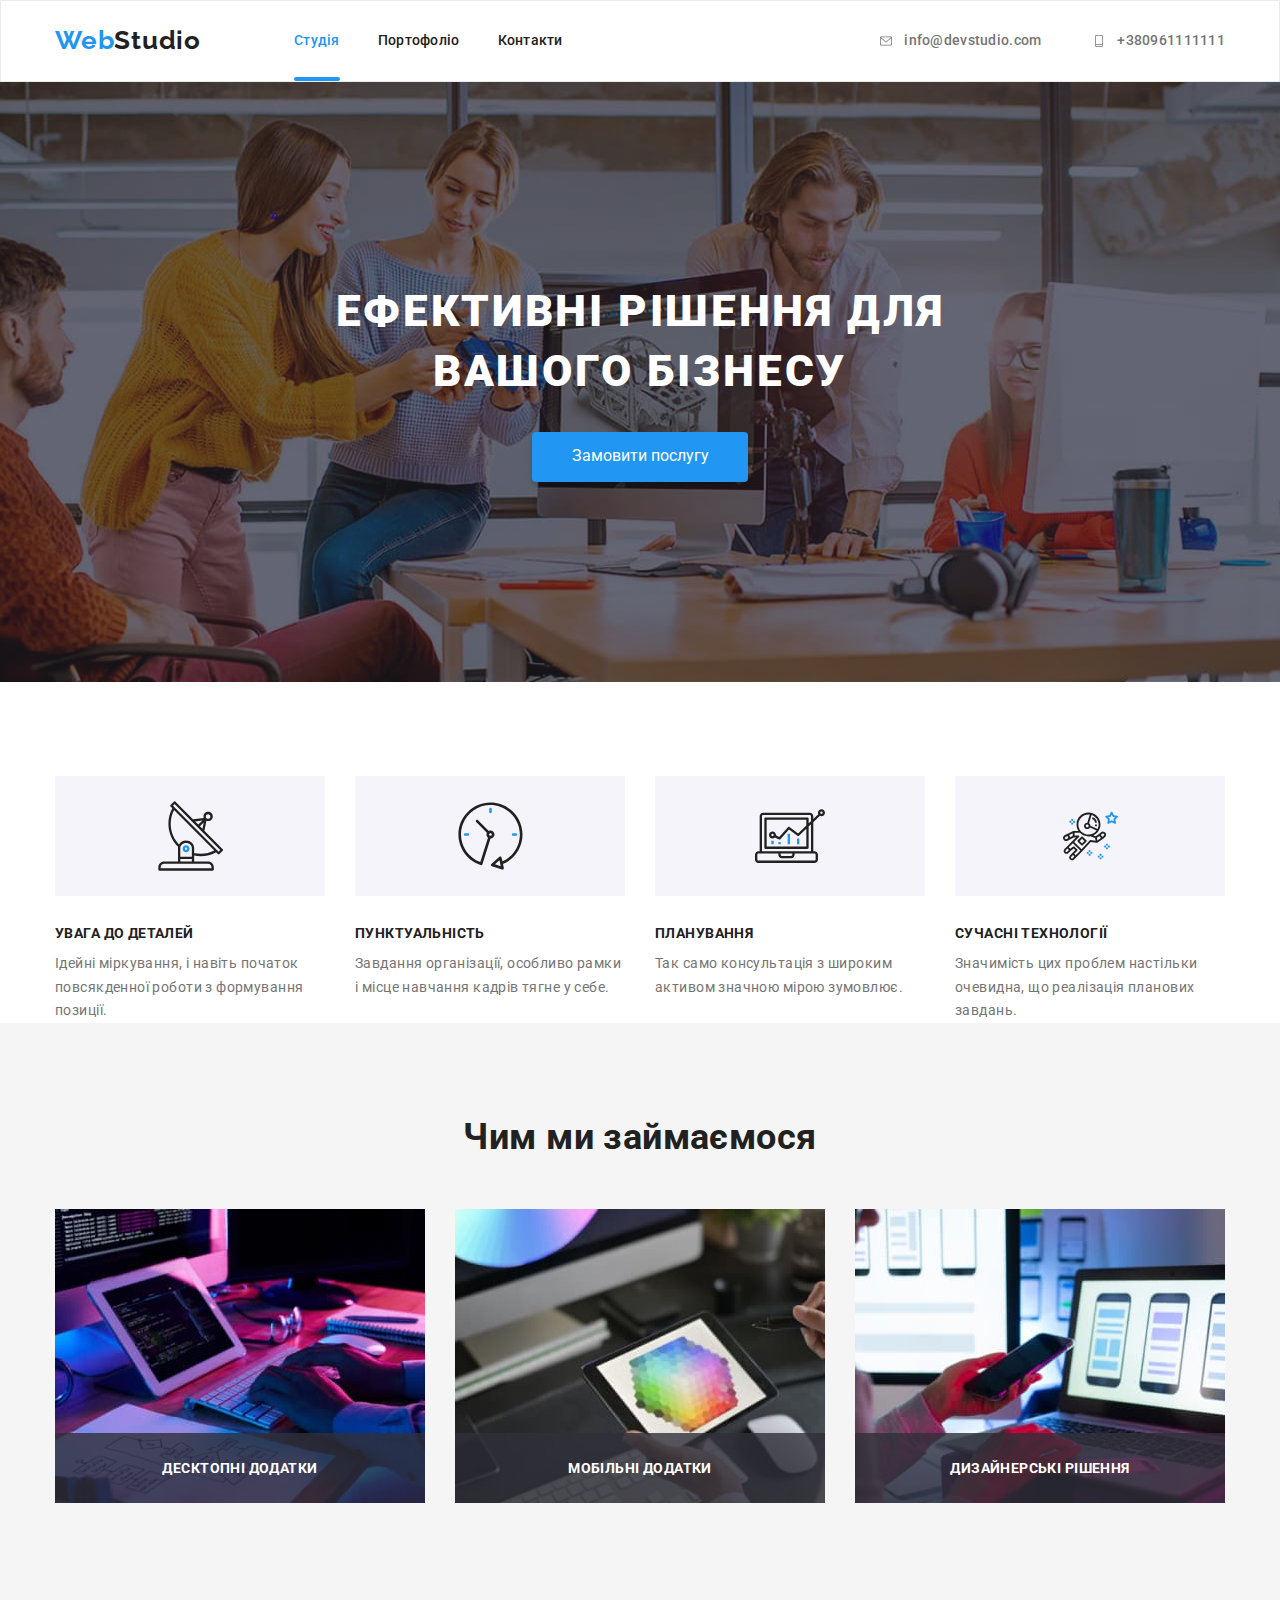
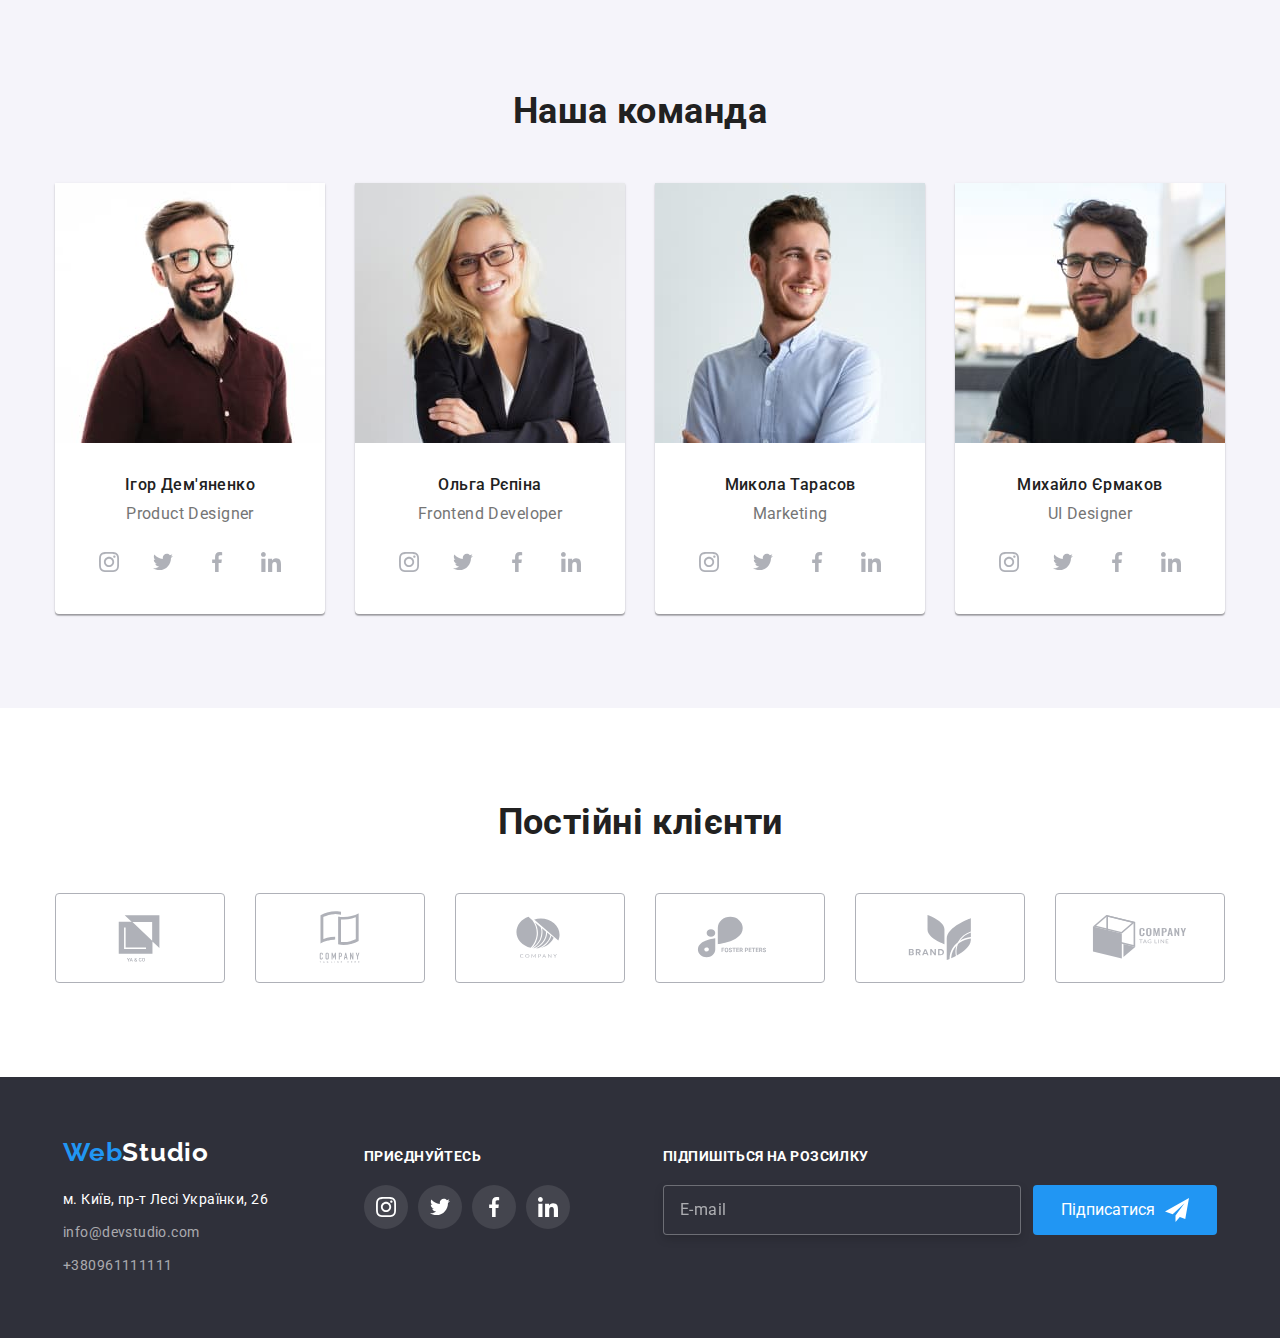
==== commit 3eefbad9: "comm" ====
--- a/index.html
+++ b/index.html
@@ -36,7 +36,9 @@
           </li>
         </ul>
       </nav>
-      <button type="button" class="menu-open" data-menu-open>0</button>
+      <button type="button" class="menu-open" data-menu-open>0
+    
+      </button>
       <div class="header-contact">
          <ul class="contact-list list">
          <li class="header-soc-item ">
@@ -69,7 +71,11 @@
      <div class="mob-menu is-hidden" data-menu>
       
       <div class="mob-menu-container">
-    <button type="button" class="menu-close" data-menu-close>X</button>
+    <button type="button" class="menu-close" data-menu-close>
+       <svg class="modal-close-icon" width="18" height="18">
+            <use href="./images/icons.svg#icon-close"></use>
+          </svg>
+    </button>
     <div class="mob-part1">
      <ul class="mob-menu-list list">
           <li class="mob-menu-item">
@@ -103,22 +109,22 @@
       <ul class="mob-soc-list">
         <li class="mob-soc-item">
           <a class="mob-soc-link" href="">Instagram
-            <svg></svg>
+           
           </a>
         </li>
          <li class="mob-soc-item">
           <a class="mob-soc-link" href="">Twitter
-            <svg></svg>
+            
           </a>
         </li>
          <li class="mob-soc-item">
           <a class="mob-soc-link" href="">Facebook
-            <svg></svg>
+           
           </a>
         </li>
          <li class="mob-soc-item">
           <a class="mob-soc-link" href="">Linkedin
-            <svg></svg>
+           
           </a>
         </li>
       </ul>
@@ -192,7 +198,7 @@
           </ul>
         </div>
       </section>
-      <!-- <section class="section">
+       <section class="section we-do">
         <div class="container">
            <h2 class="section-title">Чим ми займаємося</h2>
         <ul class="we-do-list list">
@@ -245,7 +251,7 @@
           </li>
         </ul>
         </div>
-       </section> -->
+       </section>
       <section class="section team">
         <div class="container">
           <h2 class="section-title">Наша команда</h2>
@@ -274,7 +280,7 @@
                 <img
                 src="./images/team1-mob-2x.jpg"
                 alt="Усміхнений хлопець в окулярах"
-                width="450"
+                width="270"
                 />
 
               </picture>
@@ -337,7 +343,7 @@
                 <img
                 src="./images/team2-1x.jpg"
                 alt="Усміхнена дівчина в окулярах"
-                width="450"
+                width="270"
                 
               />
               </picture>
@@ -400,7 +406,7 @@
                 <img
                 src="./images/team3-1x.jpg"
                 alt="Усміхнений хлопець"
-                width="450"
+                width="270"
                
               />
               </picture>
@@ -463,7 +469,7 @@
                 <img
                 src="./images/team4-1x.jpg"
                 alt="Хлопець в окулярах з посмішкою"
-                width="450"
+                width="270"
               
               />
               </picture>
@@ -556,7 +562,7 @@
         </div>
       </section>
     </main>
-    <!--  <footer class="footer">
+      <footer class="footer">
       <div class="container footcont">
         <div class="contact">
           <a class="footer-logo" href="./index.html">
@@ -648,7 +654,7 @@
          
 
            </div>
-    </footer> -->
+    </footer> 
     <div class="backdrop is-hidden" data-modal>
       <div class="modal">
         <button type="button" class="modal-close" data-modal-close>
@@ -744,5 +750,6 @@
       </div>
     </div>
     <script src="./js/modal.js"></script>
+    <script src="./js/menu.js"></script>
   </body>
 </html>
--- a/css/main.min.css
+++ b/css/main.min.css
@@ -1 +1 @@
-:root{--primary-text-color: #757575;--section-title-color: #212121;--accent-color: #2196F3;--hero-title-color: #FFFFFF;--cubic-bezier: cubic-bezier(0.4, 0, 0.2, 1);--duration: 250ms;--gradient: linear-gradient(rgba(47, 48, 58, 0.4), rgba(47, 48, 58, 0.4)) }.visually-hidden{position:absolute;white-space:nowrap;width:1px;height:1px;overflow:hidden;border:0;padding:0;clip:rect(0 0 0 0);-webkit-clip-path:inset(50%);clip-path:inset(50%);margin:-1px}html{box-sizing:border-box}*,*::before,*::after{box-sizing:border-box}p,h1,h2,h3,h4,h5,h6{margin:0}ul,ol{margin:0;padding-left:0}button{cursor:pointer}address{font-style:normal}.img{display:block;max-width:100%;height:auto}*{margin:0;padding:0;list-style:none;box-sizing:border-box}body{background-color:var(--hero-title-color);color:var(--primary-text-color);font-family:"Roboto",sans-serif;letter-spacing:.03em;font-size:14px}.is-hidden{opacity:0;visibility:hidden;pointer-events:none}.container{width:100%;padding-left:15px;padding-right:15px;margin:0 auto}@media screen and (min-width: 480px){.container{max-width:480px}}@media screen and (min-width: 768px){.container{max-width:768px}}@media screen and (min-width: 1200px){.container{max-width:1200px}}.section{padding-top:60px;padding-bottom:60px}@media screen and (min-width: 1200px){.section{padding-top:94px;padding-bottom:94px}}.section-title{font-size:28px;line-height:1.18;color:var(--section-title-color);margin-bottom:50px;text-align:center}@media screen and (min-width: 1200px){.section-title{font-size:36px;line-height:1.16}}.button-container{display:flex;align-items:center;justify-content:space-between}.button-list.list{display:flex;align-items:center;justify-content:center;gap:8px;margin-bottom:50px}.button{color:var(--section-title-color);font-weight:500;font-size:16px;line-height:1.62;cursor:pointer;font-family:inherit;border:none;padding:6px 22px;border-radius:4px;transition:color var(--duration) var(--cubic-bezier),background-color var(--duration) var(--cubic-bezier),box-shadow var(--duration) var(--cubic-bezier)}.button:hover,.button:focus{color:var(--hero-title-color);background-color:var(--accent-color);box-shadow:0px 1px 1px rgba(0,0,0,.12),0px 4px 4px rgba(0,0,0,.06),1px 4px 6px rgba(0,0,0,.16)}.backdrop{width:100%;height:100%;background-color:rgba(0,0,0,.2);position:fixed;top:0;transition:opacity var(--duration) var(--cubic-bezier),visibility var(--duration) var(--cubic-bezier)}.modal{width:528px;min-height:581px;background-color:var(--hero-title-color);position:absolute;top:50%;left:50%;padding:40px;transform:translate(-50%, -50%) scale(1);border-radius:4px;transition:transform var(--duration) var(--cubic-bezier)}.backdrop.is-hidden .modal{transform:translate(-50%, -50%) scale(0)}.modal-field{margin-bottom:10px}.modal-close{width:30px;height:30px;background-color:rgba(0,0,0,0);border:1px solid rgba(0,0,0,.1);border-radius:50%;position:absolute;right:8px;top:8px;display:flex;align-items:center;justify-content:center;cursor:pointer}.modal-close-icon:hover,.modal-close-icon:focus{fill:var(--accent-color)}.backdrop.is-hidden{opacity:0;visibility:hidden;pointer-events:none}.modal-tittle{font-weight:700;font-size:20px;line-height:1.17;text-align:center;color:var(--section-title-color);margin-bottom:12px}.input-wrap{position:relative}.modal-input{width:100%;height:40px;border:1px solid rgba(33,33,33,.2);border-radius:4px;color:#000;font-size:16px;padding-left:40px;outline:rgba(0,0,0,0);transition:border-color var(--duration) var(--cubic-bezier)}.modal-input:focus{border-color:var(--accent-color)}.modal-text{display:block;width:100%;height:120px;border:1px solid rgba(33,33,33,.2);border-radius:4px;padding:12px 16px;resize:none;outline:rgba(0,0,0,0);transition:border-color var(--duration) var(--cubic-bezier)}.modal-text:focus{border-color:var(--accent-color)}.modal-text .modal-input::-moz-placeholder{font-size:13px;color:#2f303a}.modal-text .modal-input:-ms-input-placeholder{font-size:13px;color:#2f303a}.modal-text .modal-input::placeholder,.modal-text{font-size:13px;color:#2f303a}.input-label{font-size:12px;color:var(--primary-text-color)}.input-label{display:block;margin-bottom:4px}.modal-input-icon{position:absolute;left:12px;top:50%;transform:translateY(-50%);transition:fill var(--duration) var(--cubic-bezier)}.modal-input:focus+.modal-input-icon{fill:var(--accent-color)}.modal-field-check{display:flex;justify-content:center;margin-top:20px;margin-bottom:30px}.check-text{font-size:14px;line-height:1.7;color:var(--primary-text-color);display:flex;align-items:center}.check-text span{width:16px;height:15px;border:2px solid #212121;border-radius:4px;margin-right:8px;display:flex;align-items:center;justify-content:center;fill:rgba(0,0,0,0);transition:border-color var(--duration) var(--cubic-bezier),background-color var(--duration) var(--cubic-bezier),fill var(--duration) var(--cubic-bezier)}.input-check:focus+.check-text span{border-color:var(--accent-color)}.input-check:checked+.check-text span{background-color:var(--accent-color);border-color:rgba(0,0,0,0);fill:var(--hero-title-color)}.agreement-link{color:var(--accent-color)}.button-modal{color:var(--hero-title-color);background:var(--accent-color);font-size:16px;line-height:1.8;cursor:pointer;font-family:inherit;border:none;padding:10px 52px;border-radius:4px;margin:0 auto;display:flex;align-items:center;justify-content:center;transition:color var(--duration) var(--cubic-bezier),background-color var(--duration) var(--cubic-bezier),box-shadow var(--duration) var(--cubic-bezier)}.button-modal:hover,.button-modal:focus{box-shadow:0px 1px 1px rgba(0,0,0,.12),0px 4px 4px rgba(0,0,0,.06),1px 4px 6px rgba(0,0,0,.16)}.header{background-color:var(--hero-title-color);border:1px solid #ececec}.header-container{display:flex;align-items:center;justify-content:space-between}.header-logo{margin-right:93px;padding-top:24px;padding-bottom:25px}.header-nav{display:flex;align-items:center}.mob-menu-container{width:100%;padding-left:40px;padding-right:40px;margin:0 auto}.menu-open{margin-left:15px}.menu-close{display:block;margin-left:auto}.mob-menu{top:0;position:fixed;z-index:1;width:100vw;height:100vh;background-color:var(--hero-title-color);padding-top:48px;padding-bottom:48px}.mob-menu>.mob-menu-container{height:100%;display:flex;flex-direction:column;justify-content:space-between;overflow:auto}.mob-menu-list{margin-bottom:80px}.mob-menu-item:not(:last-child){margin-bottom:32px}.mob-menu-link{font-weight:500;font-size:40px;line-height:1.18;text-align:center;letter-spacing:.02em;text-decoration:none}.mob-contact-list{margin-bottom:64px}.mob-contact-soc-item:not(:last-child){margin-bottom:32px}.mob-contact-tel{font-family:"Roboto";font-style:normal;font-weight:500;font-size:34px;line-height:1.18;letter-spacing:.02em;color:var(--accent-color);text-decoration:none}.mob-contact-email{font-family:"Roboto";font-style:normal;font-weight:500;font-size:24px;line-height:28px;letter-spacing:.02em;color:var(--primary-text-color);text-decoration:none}.mob-soc-list{display:flex}.mob-soc-link{font-weight:500;font-size:18px;line-height:1.22;letter-spacing:.02em;color:var(--accent-color);text-decoration:none}.header-list{display:none;gap:38px}.contact-list{display:none;gap:50px}.header-logo{color:var(--accent-color);text-decoration:none;font-family:"Raleway",sans-serif;font-weight:700;font-size:26px;line-height:1.19;letter-spacing:.03em}.header-logo-studio{color:var(--section-title-color)}.list{list-style:none}.header-item{display:inline-block}.header-link{color:var(--section-title-color);text-decoration:none;font-weight:500;line-height:1.14;letter-spacing:.02em;display:inline-block;padding-top:32px;padding-bottom:32px;position:relative;transition:color var(--duration) var(--cubic-bezier)}.header-link:hover,.header-link:focus{color:var(--accent-color)}.current{color:var(--accent-color)}.current::after{content:"";position:absolute;bottom:0;left:0;width:100%;height:4px;background:var(--accent-color);border-radius:2px}.contact-link{width:100%;height:100%;fill:#afb1b8;display:flex;align-items:center;justify-content:center}.header-soc-item{height:10px;display:flex;justify-content:center}.email-soc-icon{width:16px;height:12px;margin-right:10px;fill:currentColor}.contact-email{color:var(--primary-text-color);text-decoration:none;font-weight:500;line-height:1.14;letter-spacing:.02em;display:flex;align-items:center;transition:color var(--duration) var(--cubic-bezier)}.contact-email:hover,.contact-email:focus{color:var(--accent-color)}.contact-tel{color:var(--primary-text-color);text-decoration:none;font-weight:500;line-height:1.14;letter-spacing:.02em;display:flex;align-items:center;transition:color var(--duration) var(--cubic-bezier)}.contact-tel:hover,.contact-tel:focus{color:var(--accent-color)}.tel-soc-icon{width:16px;height:12px;margin-right:10px;fill:currentColor}.hero{background-color:#2f303a;padding-top:118px;padding-bottom:118px;text-align:center;background-image:linear-gradient(rgba(47, 48, 58, 0.4), rgba(47, 48, 58, 0.4)),url(../images/hero-mob.jpg);background-repeat:no-repeat;background-position:center;background-size:cover;max-width:100%;margin:0 auto}@media(min-device-pixel-ratio: 2),(-webkit-min-device-pixel-ratio: 2),(min-resolution: 192dpi),(min-resolution: 2dppx){.hero{background-image:linear-gradient(rgba(47, 48, 58, 0.4), rgba(47, 48, 58, 0.4)),url(../images/hero-mob-2x.jpg)}}@media screen and (min-width: 768px){.hero{padding-top:118px;padding-bottom:118px;max-width:100%;background-image:linear-gradient(rgba(47, 48, 58, 0.4), rgba(47, 48, 58, 0.4)),url(../images/hero-tab.jpg)}}@media screen and (min-width: 768px)and (min-device-pixel-ratio: 2),screen and (min-width: 768px)and (-webkit-min-device-pixel-ratio: 2),screen and (min-width: 768px)and (min-resolution: 192dpi),screen and (min-width: 768px)and (min-resolution: 2dppx){.hero{background-image:linear-gradient(rgba(47, 48, 58, 0.4), rgba(47, 48, 58, 0.4)),url(../images/hero-tab-2x.jpg)}}@media screen and (min-width: 1200px){.hero{padding-top:200px;padding-bottom:200px;max-width:1600px;background-image:linear-gradient(rgba(47, 48, 58, 0.4), rgba(47, 48, 58, 0.4)),url(../images/hero-bg.jpg)}}@media screen and (min-width: 1200px)and (min-device-pixel-ratio: 2),screen and (min-width: 1200px)and (-webkit-min-device-pixel-ratio: 2),screen and (min-width: 1200px)and (min-resolution: 192dpi),screen and (min-width: 1200px)and (min-resolution: 2dppx){.hero{background-image:linear-gradient(rgba(47, 48, 58, 0.4), rgba(47, 48, 58, 0.4)),url(../images/hero-bg-2x.jpg)}}.hero-title{width:360px;margin-left:auto;margin-right:auto;font-weight:900;font-size:26px;line-height:1.6;letter-spacing:.06em;text-transform:uppercase;color:var(--hero-title-color);margin-bottom:30px}@media screen and (min-width: 1200px){.hero-title{width:696px;font-size:44px;line-height:1.36}}.hero-button{background:var(--accent-color);color:var(--hero-title-color);margin-right:auto;font-family:inherit;font-size:16px;min-width:152px;height:50px;text-align:center;box-shadow:0px 4px 4px rgba(0,0,0,.15);border-radius:4px;padding:10px 24px;border:none}@media screen and (min-width: 1200px){.hero-button{min-width:216px;height:50px;padding:10px 32px}}.advantage{padding-bottom:0;padding-top:94px}.feature-list.list{display:flex;flex-wrap:wrap;gap:30px}.section-title-advantage{font-size:14px;line-height:1.14;text-transform:uppercase;color:var(--section-title-color);width:270px;margin-bottom:10px}.advantage-item{width:100%}@media screen and (min-width: 768px){.advantage-item{width:calc((100% - 30px)/2)}}@media screen and (min-width: 1200px){.advantage-item{width:calc((100% - 90px)/4)}}.adv-div{height:120px;margin-bottom:30px;background:#f5f4fa;display:flex;justify-content:center;align-items:center}.adv-icon{display:flex;justify-content:center;align-items:center}.advantage-text{line-height:1.71;color:var(--primary-text-color);min-width:270px}.section.we-do{text-align:center;background:#f5f5f5}.we-do-item{width:370px;height:294px}.we-do-list{display:flex;justify-content:center;justify-content:space-between;gap:30px}.div-we-do{display:flex;align-items:center;justify-content:center}.div2-we-do{display:flex;align-items:center;justify-content:center;width:370px;min-height:70px;background-color:rgba(47,48,58,.8);position:relative;bottom:70px}.we-do-text{font-size:14px;line-height:1.17;text-transform:uppercase;color:var(--hero-title-color);width:100%;display:flex;align-items:center;justify-content:center;text-align:center}.section.team{background:#f5f4fa;text-align:center}.team-list{background:#f5f4fa;display:flex;flex-wrap:wrap;gap:30px}.team .person{background:var(--hero-title-color);box-shadow:0px 1px 3px rgba(0,0,0,.12),0px 1px 1px rgba(0,0,0,.14),0px 2px 1px rgba(0,0,0,.2);border-radius:0px 0px 4px 4px;width:100%}@media screen and (min-width: 768px){.team .person{width:calc((100% - 30px)/2)}}@media screen and (min-width: 1200px){.team .person{width:calc((100% - 90px)/4)}}.team-content{padding-top:30px;padding-bottom:30px}.team-title{font-weight:500;font-size:16px;line-height:1.18;text-align:center;color:var(--section-title-color);margin-bottom:10px}.team-text{font-size:16px;line-height:1.18;text-align:center;margin-bottom:16px}.team-soc-list{display:flex;justify-content:center;gap:10px}.team-soc-item{width:44px;height:44px}.team-soc-link{width:100%;height:100%;background:var(--hero-title-color);border-radius:50%;display:flex;align-items:center;justify-content:center;transition:background-color var(--duration) var(--cubic-bezier),fill var(--duration) var(--cubic-bezier)}.team-soc-link:hover,.team-soc-link:focus{background-color:var(--accent-color)}.team-soc-icon{fill:#afb1b8;transition:fill var(--duration) var(--cubic-bezier)}.team-soc-link:hover .team-soc-icon{fill:var(--hero-title-color)}.test-soc-list{display:flex;flex-wrap:wrap;gap:30px}.test-soc-item{height:90px;width:100%}@media screen and (min-width: 480px){.test-soc-item{width:calc((100% - 30px)/2)}}@media screen and (min-width: 768px){.test-soc-item{width:calc((100% - 60px)/3)}}@media screen and (min-width: 1200px){.test-soc-item{width:calc((100% - 150px)/6)}}.test-soc-icon{width:106px;height:60px;transition:fill var(--duration) var(--cubic-bezier)}.test-link:hover .test-soc-icon,.test-link:focus .test-soc-icon{fill:var(--accent-color)}.test-link{width:100%;height:100%;border:1px solid #afb1b8;border-radius:4px;fill:#afb1b8;display:flex;align-items:center;justify-content:center;transition:border-color var(--duration) var(--cubic-bezier),fill var(--duration) var(--cubic-bezier)}.test-link:hover,.test-link:focus{border-color:var(--accent-color)}.portofolio.main{background:var(--hero-title-color);text-align:center}.portofolio-list{display:flex;gap:30px;flex-wrap:wrap;box-sizing:border-box}.portofolio-card{*width:370px;height:404px;background:var(--hero-title-color);border:1px solid #eee;width:calc((100% - 60px)/3);box-sizing:border-box;display:block;transition:transform var(--duration) var(--cubic-bezier)}.project-title{font-size:18px;line-height:2;letter-spacing:.06em;color:var(--section-title-color)}.project-text{font-size:16px;line-height:1.88;color:var(--primary-text-color);font-size:16px;line-height:30px;letter-spacing:.03em}.portofolio-top-wrap{position:relative;overflow:hidden}.portofolio-top-text{position:absolute;top:0;padding:24px 63px;color:var(--hero-title-color);font-size:18px;font-weight:400;line-height:1.5;background-color:rgba(33,150,243,.9);height:100%;transform:translateY(100%);transition:transform var(--duration) var(--cubic-bezier)}.portofolio-card:hover .portofolio-top-text{transform:translateY(0%)}.card-link{display:block;text-decoration:none;transition:box-shadow var(--duration) var(--cubic-bezier)}.card-link:hover,.card-link:focus{box-shadow:0px 1px 1px rgba(0,0,0,.12),0px 4px 4px rgba(0,0,0,.06),1px 4px 6px rgba(0,0,0,.16)}.project-content{padding:20px 24px}.project-title{font-size:18px;line-height:2;letter-spacing:.06em;color:var(--section-title-color);margin-bottom:4px}.footer{background:#2f303a;padding-top:60px;padding-bottom:60px}.footcont{display:flex;align-items:baseline}.contact{min-width:231px;margin-right:70px}.footer-logo{color:var(--accent-color);text-decoration:none;font-family:"Raleway",sans-serif;font-weight:700;font-size:26px;line-height:1.19;letter-spacing:.03em}.address.style{margin-top:20px}.footer-address{color:var(--hero-title-color);text-decoration:none;font-style:normal;margin-bottom:10px;margin-top:20px;font-size:14px;line-height:1.71;letter-spacing:.03em}.footer-email,.footer-tel{color:rgba(255,255,255,.6);text-decoration:none;font-style:normal;font-size:14px;line-height:1.71;letter-spacing:.03em;transition:color var(--duration) var(--cubic-bezier)}.footer-email:hover,.footer-email:focus,.footer-tel:hover,.footer-tel:focus{color:var(--accent-color)}.footer-logo-studio{color:var(--hero-title-color)}.address{display:flex;flex-direction:column;gap:9px}.soc-icon{display:block;margin-right:93px}.footer-title{font-size:14px;line-height:1.14;text-transform:uppercase;color:var(--hero-title-color);margin-bottom:20px}.footer-soc-list{display:flex;justify-content:left;gap:10px}.footer-soc-link{width:100%;height:100%;background:rgba(255,255,255,.1);border-radius:50%;display:flex;align-items:center;justify-content:center;transition:background-color var(--duration) var(--cubic-bezier)}.footer-soc-link:hover,.footer-soc-link:focus{background-color:var(--accent-color)}.footer-soc-icon{fill:var(--hero-title-color)}.online-field{display:flex;align-items:center;justify-content:center}.online-input{width:358px;height:50px;border:1px solid rgba(255,255,255,.3);filter:drop-shadow(0px 4px 4px rgba(0, 0, 0, 0.15));border-radius:4px;background:#2f303a;padding-left:16px;margin-right:12px;color:var(--hero-title-color)}.online-input::-moz-placeholder{font-size:16px;line-height:1.3;display:flex;align-items:center;letter-spacing:.03em;color:rgba(255,255,255,.6)}.online-input:-ms-input-placeholder{font-size:16px;line-height:1.3;display:flex;align-items:center;letter-spacing:.03em;color:rgba(255,255,255,.6)}.online-input::placeholder{font-size:16px;line-height:1.3;display:flex;align-items:center;letter-spacing:.03em;color:rgba(255,255,255,.6)}.online-button{height:50px;color:var(--hero-title-color);background:var(--accent-color);font-size:16px;line-height:1.8;cursor:pointer;border:none;padding:10px 28px;border-radius:4px;display:flex;align-items:center;justify-content:center;gap:10px}.online-input-icon{fill:var(--hero-title-color)}/*# sourceMappingURL=main.min.css.map */+:root{--primary-text-color: #757575;--section-title-color: #212121;--accent-color: #2196F3;--hero-title-color: #FFFFFF;--cubic-bezier: cubic-bezier(0.4, 0, 0.2, 1);--duration: 250ms;--gradient: linear-gradient(rgba(47, 48, 58, 0.4), rgba(47, 48, 58, 0.4)) }.visually-hidden{position:absolute;white-space:nowrap;width:1px;height:1px;overflow:hidden;border:0;padding:0;clip:rect(0 0 0 0);-webkit-clip-path:inset(50%);clip-path:inset(50%);margin:-1px}html{box-sizing:border-box}*,*::before,*::after{box-sizing:border-box}p,h1,h2,h3,h4,h5,h6{margin:0}ul,ol{margin:0;padding-left:0}button{cursor:pointer}address{font-style:normal}.img{display:block;max-width:100%;height:auto}*{margin:0;padding:0;list-style:none;box-sizing:border-box}body{background-color:var(--hero-title-color);color:var(--primary-text-color);font-family:"Roboto",sans-serif;letter-spacing:.03em;font-size:14px}.is-hidden{opacity:0;visibility:hidden;pointer-events:none}.container{width:100%;padding-left:15px;padding-right:15px;margin:0 auto}@media screen and (min-width: 480px){.container{max-width:480px}}@media screen and (min-width: 768px){.container{max-width:768px}}@media screen and (min-width: 1200px){.container{max-width:1200px}}.section{padding-top:60px;padding-bottom:60px}@media screen and (min-width: 1200px){.section{padding-top:94px;padding-bottom:94px}}.section-title{font-size:28px;line-height:1.18;color:var(--section-title-color);margin-bottom:50px;text-align:center}@media screen and (min-width: 1200px){.section-title{font-size:36px;line-height:1.16}}.button-container{display:flex;align-items:center;justify-content:space-between}.button-list.list{display:flex;align-items:center;justify-content:center;gap:8px;margin-bottom:50px}.button{color:var(--section-title-color);font-weight:500;font-size:16px;line-height:1.62;cursor:pointer;font-family:inherit;border:none;padding:6px 22px;border-radius:4px;transition:color var(--duration) var(--cubic-bezier),background-color var(--duration) var(--cubic-bezier),box-shadow var(--duration) var(--cubic-bezier)}.button:hover,.button:focus{color:var(--hero-title-color);background-color:var(--accent-color);box-shadow:0px 1px 1px rgba(0,0,0,.12),0px 4px 4px rgba(0,0,0,.06),1px 4px 6px rgba(0,0,0,.16)}.backdrop{width:100%;height:100%;background-color:rgba(0,0,0,.2);position:fixed;top:0;transition:opacity var(--duration) var(--cubic-bezier),visibility var(--duration) var(--cubic-bezier)}.modal{width:528px;min-height:581px;background-color:var(--hero-title-color);position:absolute;top:50%;left:50%;padding:40px;transform:translate(-50%, -50%) scale(1);border-radius:4px;transition:transform var(--duration) var(--cubic-bezier)}.backdrop.is-hidden .modal{transform:translate(-50%, -50%) scale(0)}.modal-field{margin-bottom:10px}.modal-close{width:30px;height:30px;background-color:rgba(0,0,0,0);border:1px solid rgba(0,0,0,.1);border-radius:50%;position:absolute;right:8px;top:8px;display:flex;align-items:center;justify-content:center;cursor:pointer}.modal-close-icon:hover,.modal-close-icon:focus{fill:var(--accent-color)}.backdrop.is-hidden{opacity:0;visibility:hidden;pointer-events:none}.modal-tittle{font-weight:700;font-size:20px;line-height:1.17;text-align:center;color:var(--section-title-color);margin-bottom:12px}.input-wrap{position:relative}.modal-input{width:100%;height:40px;border:1px solid rgba(33,33,33,.2);border-radius:4px;color:#000;font-size:16px;padding-left:40px;outline:rgba(0,0,0,0);transition:border-color var(--duration) var(--cubic-bezier)}.modal-input:focus{border-color:var(--accent-color)}.modal-text{display:block;width:100%;height:120px;border:1px solid rgba(33,33,33,.2);border-radius:4px;padding:12px 16px;resize:none;outline:rgba(0,0,0,0);transition:border-color var(--duration) var(--cubic-bezier)}.modal-text:focus{border-color:var(--accent-color)}.modal-text .modal-input::-moz-placeholder{font-size:13px;color:#2f303a}.modal-text .modal-input:-ms-input-placeholder{font-size:13px;color:#2f303a}.modal-text .modal-input::placeholder,.modal-text{font-size:13px;color:#2f303a}.input-label{font-size:12px;color:var(--primary-text-color)}.input-label{display:block;margin-bottom:4px}.modal-input-icon{position:absolute;left:12px;top:50%;transform:translateY(-50%);transition:fill var(--duration) var(--cubic-bezier)}.modal-input:focus+.modal-input-icon{fill:var(--accent-color)}.modal-field-check{display:flex;justify-content:center;margin-top:20px;margin-bottom:30px}.check-text{font-size:14px;line-height:1.7;color:var(--primary-text-color);display:flex;align-items:center}.check-text span{width:16px;height:15px;border:2px solid #212121;border-radius:4px;margin-right:8px;display:flex;align-items:center;justify-content:center;fill:rgba(0,0,0,0);transition:border-color var(--duration) var(--cubic-bezier),background-color var(--duration) var(--cubic-bezier),fill var(--duration) var(--cubic-bezier)}.input-check:focus+.check-text span{border-color:var(--accent-color)}.input-check:checked+.check-text span{background-color:var(--accent-color);border-color:rgba(0,0,0,0);fill:var(--hero-title-color)}.agreement-link{color:var(--accent-color)}.button-modal{color:var(--hero-title-color);background:var(--accent-color);font-size:16px;line-height:1.8;cursor:pointer;font-family:inherit;border:none;padding:10px 52px;border-radius:4px;margin:0 auto;display:flex;align-items:center;justify-content:center;transition:color var(--duration) var(--cubic-bezier),background-color var(--duration) var(--cubic-bezier),box-shadow var(--duration) var(--cubic-bezier)}.button-modal:hover,.button-modal:focus{box-shadow:0px 1px 1px rgba(0,0,0,.12),0px 4px 4px rgba(0,0,0,.06),1px 4px 6px rgba(0,0,0,.16)}.header{background-color:var(--hero-title-color);border:1px solid #ececec}.header-container{display:flex;align-items:center;justify-content:space-between}.header-logo{margin-right:93px;padding-top:24px;padding-bottom:25px}.header-nav{display:flex;align-items:center}.mob-menu-container{width:100%;padding-left:40px;padding-right:40px;margin:0 auto}.menu-open{margin-left:15px}@media screen and (min-width: 768px){.menu-open{display:none}}.menu-close{display:block;margin-left:auto}.mob-menu{top:0;position:fixed;z-index:1;width:100vw;height:100vh;background-color:var(--hero-title-color);padding-top:48px;padding-bottom:48px}.mob-menu>.mob-menu-container{height:100%;display:flex;flex-direction:column;justify-content:space-between;overflow:auto}.mob-menu-list{margin-bottom:80px}.mob-menu-item:not(:last-child){margin-bottom:32px}.mob-menu-link{font-weight:500;font-size:40px;line-height:1.18;text-align:center;letter-spacing:.02em;text-decoration:none}.mob-part2{display:inline-block}.mob-contact-list{margin-bottom:64px}.mob-contact-soc-item:not(:last-child){margin-bottom:32px}.mob-contact-tel{font-family:"Roboto";font-style:normal;font-weight:500;font-size:34px;line-height:1.18;letter-spacing:.02em;color:var(--accent-color);text-decoration:none}.mob-contact-email{font-family:"Roboto";font-style:normal;font-weight:500;font-size:24px;line-height:28px;letter-spacing:.02em;color:var(--primary-text-color);text-decoration:none}.mob-soc-list{display:flex;gap:20px;flex-direction:row}.menu-close{width:30px;height:30px;background-color:rgba(0,0,0,0);border-color:rgba(0,0,0,0);position:absolute;right:25px;top:21px;display:flex;align-items:center;justify-content:center;gap:20px;cursor:pointer}.mob-soc-link{font-weight:500;font-size:18px;line-height:1.22;letter-spacing:.02em;color:var(--accent-color);text-decoration:none}.header-list{display:none;gap:38px}@media screen and (min-width: 768px){.header-list{display:flex}}.contact-list{display:none;gap:50px}@media screen and (min-width: 768px){.contact-list{display:block}}@media screen and (min-width: 1200px){.contact-list{display:flex}}.header-logo{color:var(--accent-color);text-decoration:none;font-family:"Raleway",sans-serif;font-weight:700;font-size:26px;line-height:1.19;letter-spacing:.03em}.header-logo-studio{color:var(--section-title-color)}.list{list-style:none}.header-item{display:inline-block}.header-link{color:var(--section-title-color);text-decoration:none;font-weight:500;line-height:1.14;letter-spacing:.02em;display:inline-block;padding-top:32px;padding-bottom:32px;position:relative;transition:color var(--duration) var(--cubic-bezier)}.header-link:hover,.header-link:focus{color:var(--accent-color)}.current{color:var(--accent-color)}.current::after{content:"";position:absolute;bottom:0;left:0;width:100%;height:4px;background:var(--accent-color);border-radius:2px}.contact-link{width:100%;height:100%;fill:#afb1b8;display:flex;align-items:center;justify-content:center}.header-soc-item{height:10px;display:flex;justify-content:center}.email-soc-icon{width:16px;height:12px;margin-right:10px;fill:currentColor}.contact-email{color:var(--primary-text-color);text-decoration:none;font-weight:500;line-height:1.14;letter-spacing:.02em;display:flex;align-items:center;transition:color var(--duration) var(--cubic-bezier)}.contact-email:hover,.contact-email:focus{color:var(--accent-color)}.contact-tel{color:var(--primary-text-color);text-decoration:none;font-weight:500;line-height:1.14;letter-spacing:.02em;display:flex;align-items:center;transition:color var(--duration) var(--cubic-bezier)}.contact-tel:hover,.contact-tel:focus{color:var(--accent-color)}.tel-soc-icon{width:16px;height:12px;margin-right:10px;fill:currentColor}.hero{background-color:#2f303a;padding-top:118px;padding-bottom:118px;text-align:center;background-image:linear-gradient(rgba(47, 48, 58, 0.4), rgba(47, 48, 58, 0.4)),url(../images/hero-mob.jpg);background-repeat:no-repeat;background-position:center;background-size:cover;max-width:100%;margin:0 auto}@media(min-device-pixel-ratio: 2),(-webkit-min-device-pixel-ratio: 2),(min-resolution: 192dpi),(min-resolution: 2dppx){.hero{background-image:linear-gradient(rgba(47, 48, 58, 0.4), rgba(47, 48, 58, 0.4)),url(../images/hero-mob-2x.jpg)}}@media screen and (min-width: 768px){.hero{padding-top:118px;padding-bottom:118px;max-width:100%;background-image:linear-gradient(rgba(47, 48, 58, 0.4), rgba(47, 48, 58, 0.4)),url(../images/hero-tab.jpg)}}@media screen and (min-width: 768px)and (min-device-pixel-ratio: 2),screen and (min-width: 768px)and (-webkit-min-device-pixel-ratio: 2),screen and (min-width: 768px)and (min-resolution: 192dpi),screen and (min-width: 768px)and (min-resolution: 2dppx){.hero{background-image:linear-gradient(rgba(47, 48, 58, 0.4), rgba(47, 48, 58, 0.4)),url(../images/hero-tab-2x.jpg)}}@media screen and (min-width: 1200px){.hero{padding-top:200px;padding-bottom:200px;max-width:1600px;background-image:linear-gradient(rgba(47, 48, 58, 0.4), rgba(47, 48, 58, 0.4)),url(../images/hero-bg.jpg)}}@media screen and (min-width: 1200px)and (min-device-pixel-ratio: 2),screen and (min-width: 1200px)and (-webkit-min-device-pixel-ratio: 2),screen and (min-width: 1200px)and (min-resolution: 192dpi),screen and (min-width: 1200px)and (min-resolution: 2dppx){.hero{background-image:linear-gradient(rgba(47, 48, 58, 0.4), rgba(47, 48, 58, 0.4)),url(../images/hero-bg-2x.jpg)}}.hero-title{width:360px;margin-left:auto;margin-right:auto;font-weight:900;font-size:26px;line-height:1.6;letter-spacing:.06em;text-transform:uppercase;color:var(--hero-title-color);margin-bottom:30px}@media screen and (min-width: 1200px){.hero-title{width:696px;font-size:44px;line-height:1.36}}.hero-button{background:var(--accent-color);color:var(--hero-title-color);margin-right:auto;font-family:inherit;font-size:16px;min-width:152px;height:50px;text-align:center;box-shadow:0px 4px 4px rgba(0,0,0,.15);border-radius:4px;padding:10px 24px;border:none}@media screen and (min-width: 1200px){.hero-button{min-width:216px;height:50px;padding:10px 32px}}.advantage{padding-bottom:0;padding-top:94px}.feature-list.list{display:flex;flex-wrap:wrap;gap:30px}.section-title-advantage{font-size:14px;line-height:1.14;text-transform:uppercase;color:var(--section-title-color);width:270px;margin-bottom:10px}.advantage-item{width:100%}@media screen and (min-width: 768px){.advantage-item{width:calc((100% - 30px)/2)}}@media screen and (min-width: 1200px){.advantage-item{width:calc((100% - 90px)/4)}}.adv-div{height:120px;margin-bottom:30px;background:#f5f4fa;display:flex;justify-content:center;align-items:center}.adv-icon{display:flex;justify-content:center;align-items:center}.advantage-text{line-height:1.71;color:var(--primary-text-color);min-width:270px}.section.we-do{display:none;text-align:center;background:#f5f5f5}@media screen and (min-width: 1200px){.section.we-do{display:flex}}.we-do-item{width:370px;height:294px}.we-do-list{display:flex;justify-content:center;justify-content:space-between;gap:30px}.div-we-do{display:flex;align-items:center;justify-content:center}.div2-we-do{display:flex;align-items:center;justify-content:center;width:370px;min-height:70px;background-color:rgba(47,48,58,.8);position:relative;bottom:70px}.we-do-text{font-size:14px;line-height:1.17;text-transform:uppercase;color:var(--hero-title-color);width:100%;display:flex;align-items:center;justify-content:center;text-align:center}.section.team{background:#f5f4fa;text-align:center}.team-list{background:#f5f4fa;display:flex;flex-wrap:wrap;gap:30px}.team .person{background:var(--hero-title-color);box-shadow:0px 1px 3px rgba(0,0,0,.12),0px 1px 1px rgba(0,0,0,.14),0px 2px 1px rgba(0,0,0,.2);border-radius:0px 0px 4px 4px;width:100%}@media screen and (min-width: 768px){.team .person{width:calc((100% - 30px)/2)}}@media screen and (min-width: 1200px){.team .person{width:calc((100% - 90px)/4)}}.team-content{padding-top:30px;padding-bottom:30px}.team-title{font-weight:500;font-size:16px;line-height:1.18;text-align:center;color:var(--section-title-color);margin-bottom:10px}.team-text{font-size:16px;line-height:1.18;text-align:center;margin-bottom:16px}.team-soc-list{display:flex;justify-content:center;gap:10px}.team-soc-item{width:44px;height:44px}.team-soc-link{width:100%;height:100%;background:var(--hero-title-color);border-radius:50%;display:flex;align-items:center;justify-content:center;transition:background-color var(--duration) var(--cubic-bezier),fill var(--duration) var(--cubic-bezier)}.team-soc-link:hover,.team-soc-link:focus{background-color:var(--accent-color)}.team-soc-icon{fill:#afb1b8;transition:fill var(--duration) var(--cubic-bezier)}.team-soc-link:hover .team-soc-icon{fill:var(--hero-title-color)}.test-soc-list{display:flex;flex-wrap:wrap;gap:30px}.test-soc-item{height:90px;width:100%}@media screen and (min-width: 480px){.test-soc-item{width:calc((100% - 30px)/2)}}@media screen and (min-width: 768px){.test-soc-item{width:calc((100% - 60px)/3)}}@media screen and (min-width: 1200px){.test-soc-item{width:calc((100% - 150px)/6)}}.test-soc-icon{width:106px;height:60px;transition:fill var(--duration) var(--cubic-bezier)}.test-link:hover .test-soc-icon,.test-link:focus .test-soc-icon{fill:var(--accent-color)}.test-link{width:100%;height:100%;border:1px solid #afb1b8;border-radius:4px;fill:#afb1b8;display:flex;align-items:center;justify-content:center;transition:border-color var(--duration) var(--cubic-bezier),fill var(--duration) var(--cubic-bezier)}.test-link:hover,.test-link:focus{border-color:var(--accent-color)}.portofolio.main{background:var(--hero-title-color);text-align:center}.portofolio-list{display:flex;gap:30px;flex-wrap:wrap;box-sizing:border-box}.portofolio-card{*width:370px;height:404px;background:var(--hero-title-color);border:1px solid #eee;width:calc((100% - 60px)/3);box-sizing:border-box;display:block;transition:transform var(--duration) var(--cubic-bezier)}.project-title{font-size:18px;line-height:2;letter-spacing:.06em;color:var(--section-title-color)}.project-text{font-size:16px;line-height:1.88;color:var(--primary-text-color);font-size:16px;line-height:30px;letter-spacing:.03em}.portofolio-top-wrap{position:relative;overflow:hidden}.portofolio-top-text{position:absolute;top:0;padding:24px 63px;color:var(--hero-title-color);font-size:18px;font-weight:400;line-height:1.5;background-color:rgba(33,150,243,.9);height:100%;transform:translateY(100%);transition:transform var(--duration) var(--cubic-bezier)}.portofolio-card:hover .portofolio-top-text{transform:translateY(0%)}.card-link{display:block;text-decoration:none;transition:box-shadow var(--duration) var(--cubic-bezier)}.card-link:hover,.card-link:focus{box-shadow:0px 1px 1px rgba(0,0,0,.12),0px 4px 4px rgba(0,0,0,.06),1px 4px 6px rgba(0,0,0,.16)}.project-content{padding:20px 24px}.project-title{font-size:18px;line-height:2;letter-spacing:.06em;color:var(--section-title-color);margin-bottom:4px}.footer{background:#2f303a;padding-top:60px;padding-bottom:60px}.footcont{display:block;align-items:center;justify-content:center}@media screen and (min-width: 1200px){.footcont{display:flex;align-items:baseline}}.contact{min-width:231px;margin-right:70px;align-items:center;justify-content:center}.footer-logo{color:var(--accent-color);text-decoration:none;font-family:"Raleway",sans-serif;font-weight:700;font-size:26px;line-height:1.19;letter-spacing:.03em}.address.style{margin-top:20px}.footer-address{color:var(--hero-title-color);text-decoration:none;font-style:normal;margin-bottom:10px;margin-top:20px;font-size:14px;line-height:1.71;letter-spacing:.03em}.footer-email,.footer-tel{color:rgba(255,255,255,.6);text-decoration:none;font-style:normal;font-size:14px;line-height:1.71;letter-spacing:.03em;transition:color var(--duration) var(--cubic-bezier)}.footer-email:hover,.footer-email:focus,.footer-tel:hover,.footer-tel:focus{color:var(--accent-color)}.footer-logo-studio{color:var(--hero-title-color)}.address{display:flex;flex-direction:column;gap:9px}.soc-icon{display:block;margin-right:93px}.footer-title{font-size:14px;line-height:1.14;text-transform:uppercase;color:var(--hero-title-color);margin-bottom:20px}.footer-soc-list{display:flex;justify-content:left;gap:10px}.footer-soc-link{width:100%;height:100%;background:rgba(255,255,255,.1);border-radius:50%;display:flex;align-items:center;justify-content:center;transition:background-color var(--duration) var(--cubic-bezier)}.footer-soc-link:hover,.footer-soc-link:focus{background-color:var(--accent-color)}.footer-soc-icon{fill:var(--hero-title-color)}.online-form{display:block;flex-wrap:wrap}.online-field{display:flex;align-items:center;justify-content:center}.online-input{width:358px;height:50px;border:1px solid rgba(255,255,255,.3);filter:drop-shadow(0px 4px 4px rgba(0, 0, 0, 0.15));border-radius:4px;background:#2f303a;padding-left:16px;margin-right:12px;color:var(--hero-title-color)}.online-input::-moz-placeholder{font-size:16px;line-height:1.3;display:flex;align-items:center;letter-spacing:.03em;color:rgba(255,255,255,.6)}.online-input:-ms-input-placeholder{font-size:16px;line-height:1.3;display:flex;align-items:center;letter-spacing:.03em;color:rgba(255,255,255,.6)}.online-input::placeholder{font-size:16px;line-height:1.3;display:flex;align-items:center;letter-spacing:.03em;color:rgba(255,255,255,.6)}.online-button{height:50px;color:var(--hero-title-color);background:var(--accent-color);font-size:16px;line-height:1.8;cursor:pointer;border:none;padding:10px 28px;border-radius:4px;display:flex;align-items:center;justify-content:center;gap:10px}.online-input-icon{fill:var(--hero-title-color)}/*# sourceMappingURL=main.min.css.map */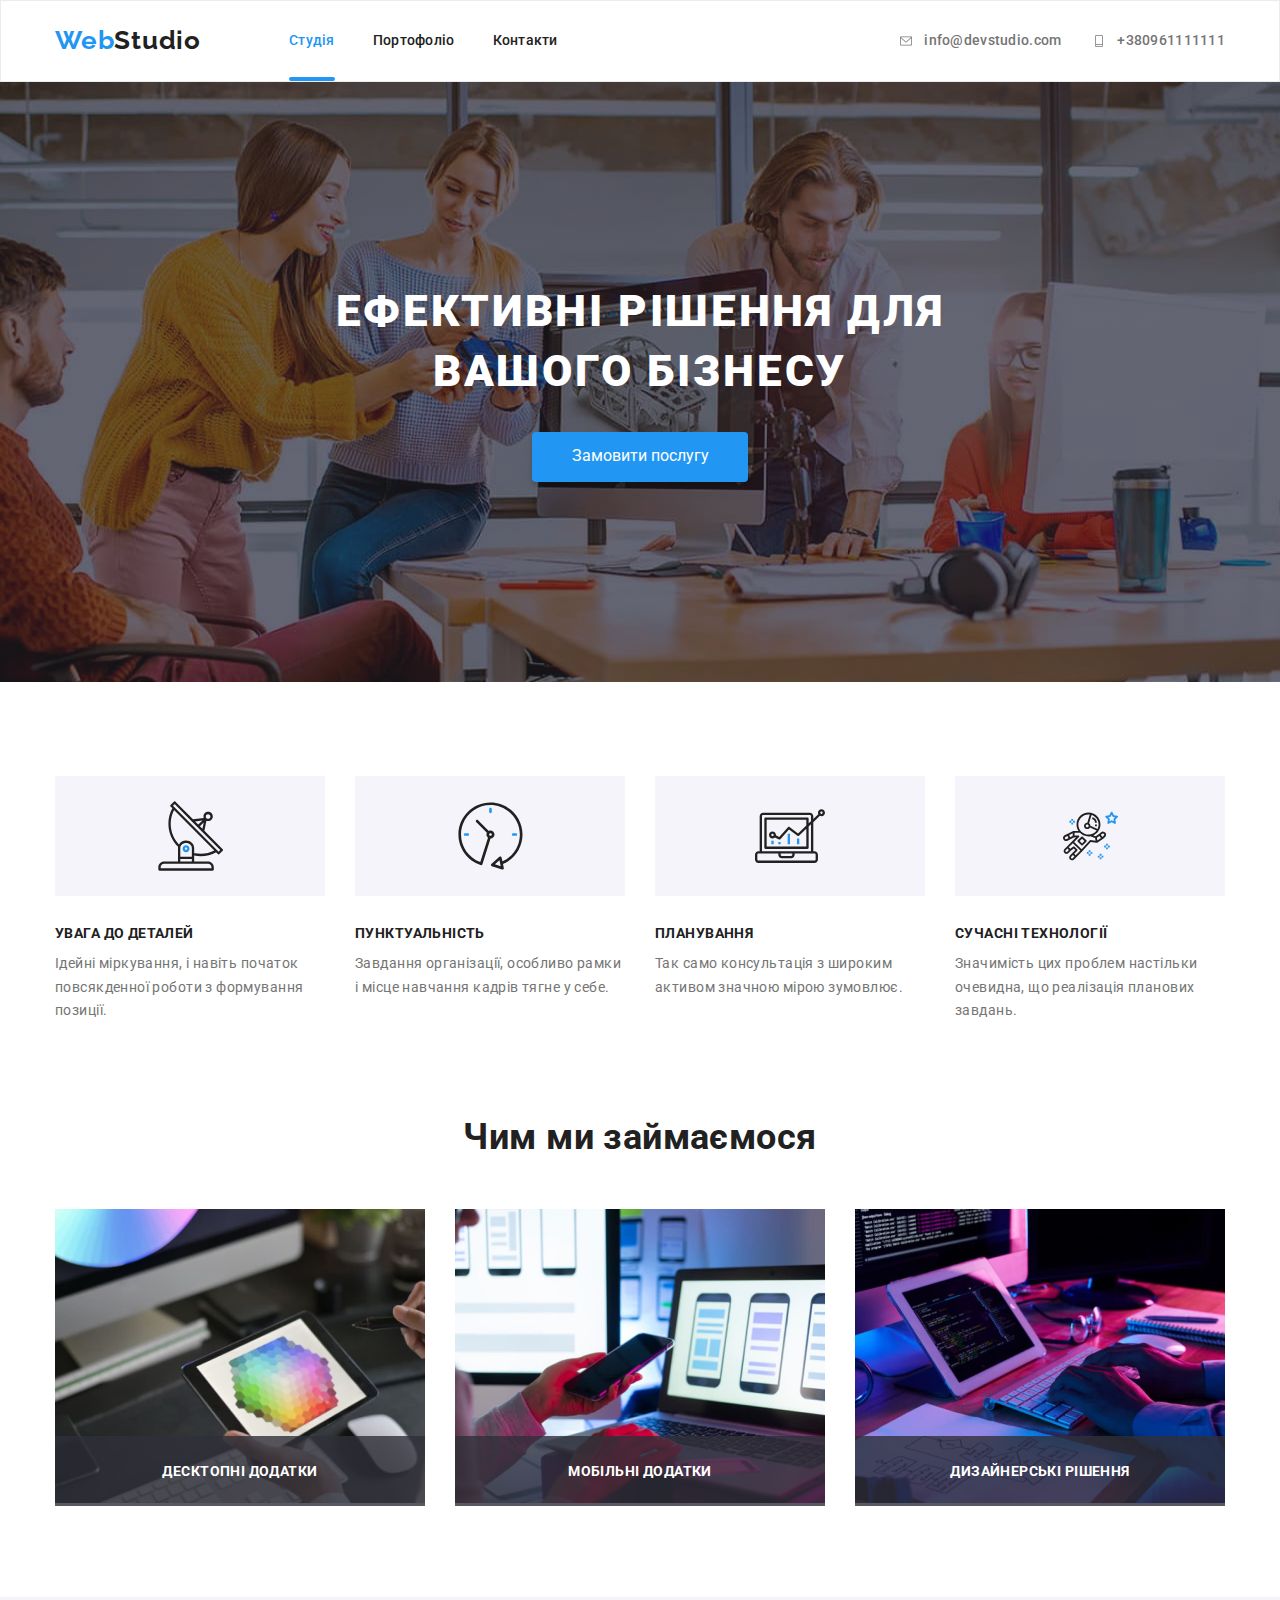
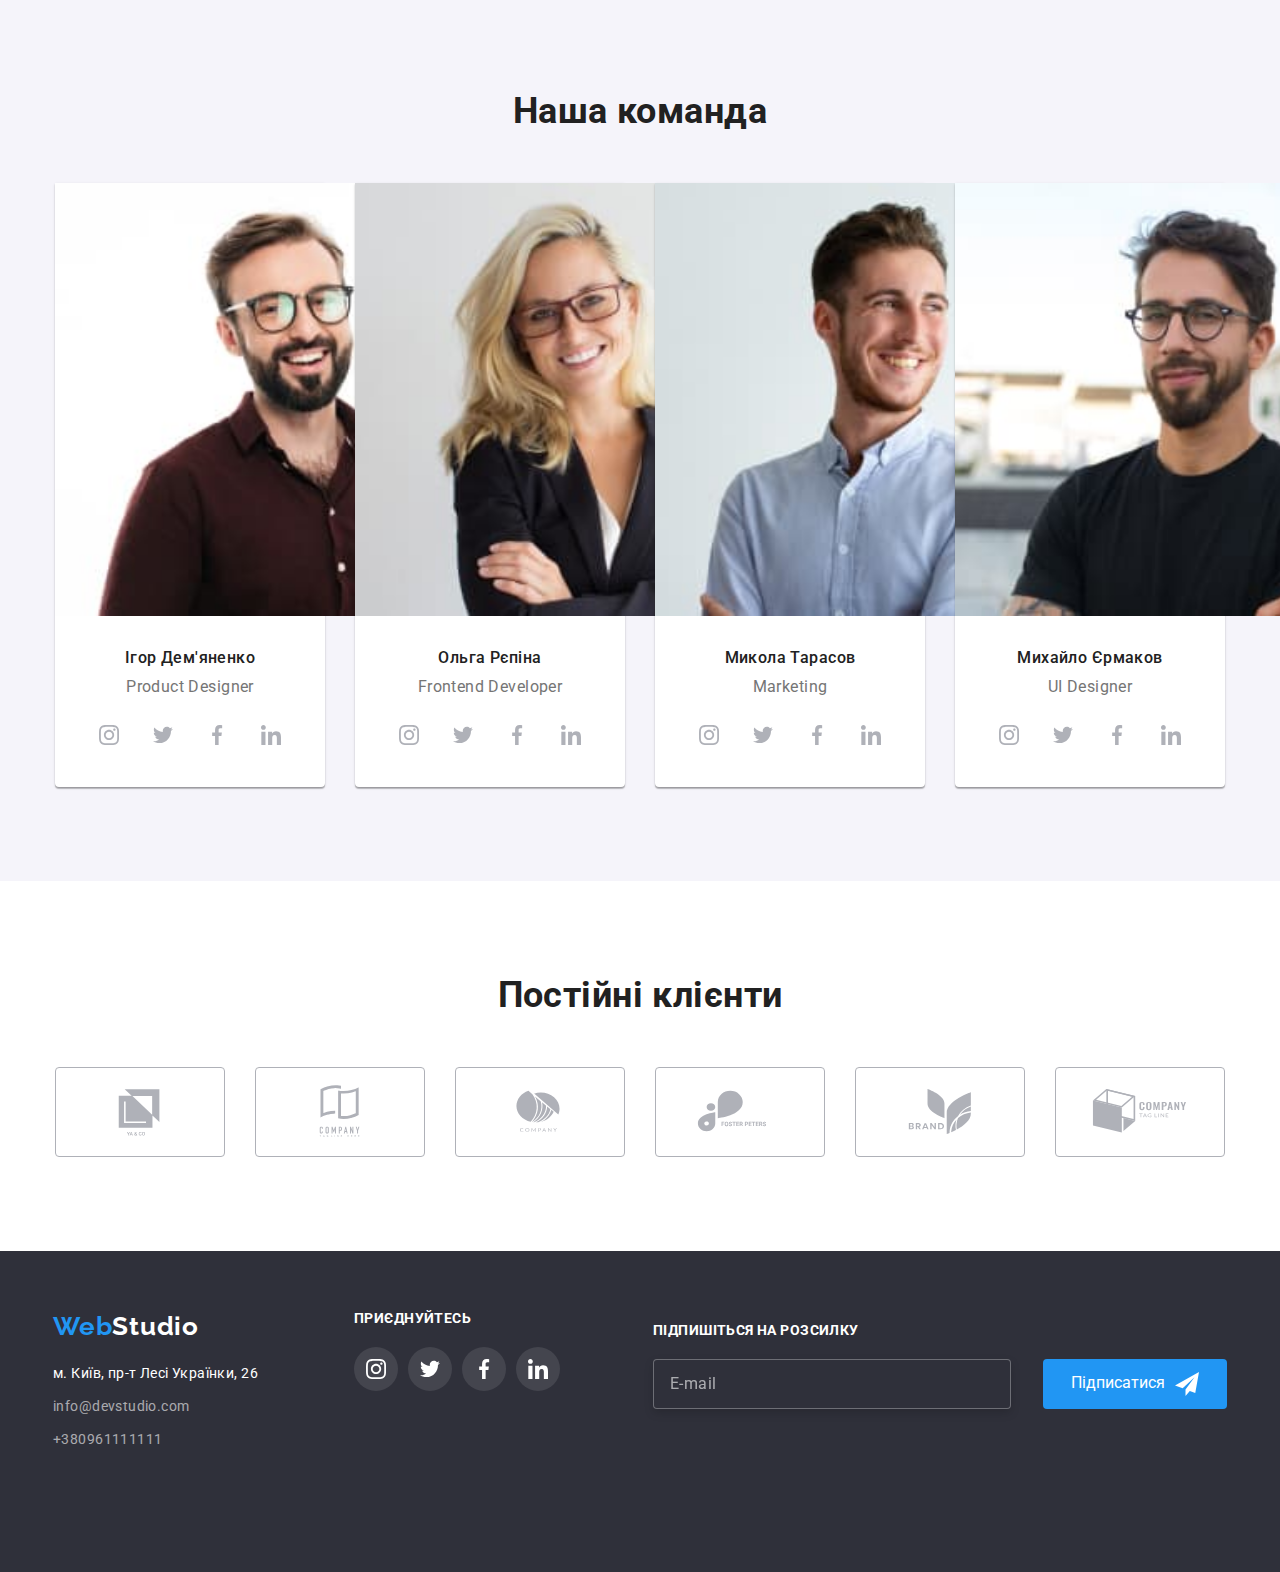
==== commit a828843b: "comm" ====
--- a/index.html
+++ b/index.html
@@ -36,8 +36,10 @@
           </li>
         </ul>
       </nav>
-      <button type="button" class="menu-open" data-menu-open>0
-    
+      <button type="button" class="menu-open" data-menu-open>
+        <svg class="open-menu-icon" width="24" height="16">
+            <use href="./images/icons.svg#icon-menu"></use>
+          </svg>
       </button>
       <div class="header-contact">
          <ul class="contact-list list">
@@ -72,7 +74,7 @@
       
       <div class="mob-menu-container">
     <button type="button" class="menu-close" data-menu-close>
-       <svg class="modal-close-icon" width="18" height="18">
+       <svg class="modal-close-icon" width="19" height="19">
             <use href="./images/icons.svg#icon-close"></use>
           </svg>
     </button>
@@ -200,10 +202,17 @@
       </section>
        <section class="section we-do">
         <div class="container">
-           <h2 class="section-title">Чим ми займаємося</h2>
+           <h2 class="section-title we-do">Чим ми займаємося</h2>
         <ul class="we-do-list list">
           <li class="we-do-item">
             <div class="div-we-do">
+              <picture>
+                <source 
+                srcset= "
+                ./images/desk-1x.jpg  1x ,  
+                ./images/desk-2x.jpg  2x "
+                media="(min-width: 1200px)"
+                />
                <img
               class="we-do-img"
               src="./images/img-1.jpg"
@@ -211,25 +220,30 @@
               width="370"
               height="294"
             />
+             </picture>
             </div> 
             <div class="div2-we-do">
               <h3 class="we-do-text">Десктопні додатки</h3>
-            </div>
-           
-           
-            
-            
+            </div> 
           </li>
 
           <li class="we-do-item">
             <div class="div-we-do">
+               <picture>
+                <source 
+                srcset= "
+                ./images/mob-1x.jpg  1x ,  
+                ./images/mob-2x.jpg  2x "
+                media="(min-width: 1200px)"
+                />
             <img
               class="we-do-img"
-              src="./images/img-2.jpg"
+              src="./images/img-3.jpg"
               alt="Робота зі смартфоном"
               width="370"
               height="294"
             />
+            </picture>
               </div> 
             <div class="div2-we-do">
               <h3 class="we-do-text">Мобільні додатки</h3>
@@ -237,13 +251,21 @@
           </li>
           <li class="we-do-item">
              <div class="div-we-do">
+               <picture>
+                <source 
+                srcset= "
+                ./images/design-1x.jpg  1x ,  
+                ./images/design-2x.jpg  2x "
+                media="(min-width: 1200px)"
+                />
             <img
               class="we-do-img"
-              src="./images/img-3.jpg"
+              src="./images/img-2.jpg"
               alt="Робота на планшеті"
               width="370"
               height="294"
             />
+            </picture>
               </div> 
             <div class="div2-we-do">
               <h3 class="we-do-text">Дизайнерські рішення</h3>
@@ -264,12 +286,14 @@
                 ./images/team1-2x.jpg  2x "
                 media="(min-width: 1200px)"
                 />
+              
                 <source 
                srcset="
                ./images/team1-tab-1x.jpg 1x, 
                ./images/team1-tab-2x.jpg 2x "
                 media="(min-width: 768px)"
                 />
+              
                 <source 
                 srcset="
                 ./images/team1-mob-1x.jpg 1x, 
@@ -278,9 +302,9 @@
                 />
             
                 <img
-                src="./images/team1-mob-2x.jpg"
+                src="./images/img-4.jpg"
                 alt="Усміхнений хлопець в окулярах"
-                width="270"
+                width="450"
                 />
 
               </picture>
@@ -341,9 +365,9 @@
                 media="(min-width: 320px)"
                 />
                 <img
-                src="./images/team2-1x.jpg"
+                src="./images/img-5.jpg"
                 alt="Усміхнена дівчина в окулярах"
-                width="270"
+                width="450"
                 
               />
               </picture>
@@ -404,9 +428,9 @@
                 media="(min-width: 320px)"
                 />
                 <img
-                src="./images/team3-1x.jpg"
+                src="./images/img-6.jpg"
                 alt="Усміхнений хлопець"
-                width="270"
+                width="450"
                
               />
               </picture>
@@ -467,9 +491,9 @@
                 media="(min-width: 320px)"
                 />
                 <img
-                src="./images/team4-1x.jpg"
+                src="./images/img-7.jpg"
                 alt="Хлопець в окулярах з посмішкою"
-                width="270"
+                width="450"
               
               />
               </picture>
@@ -564,7 +588,8 @@
     </main>
       <footer class="footer">
       <div class="container footcont">
-        <div class="contact">
+        <div class="footer-mob">
+          <div class="contact">
           <a class="footer-logo" href="./index.html">
           Web<span class="footer-logo-studio">Studio</a>
        <address class="address style">
@@ -630,6 +655,8 @@
               </a></li>
               </ul>
           </div>
+        </div>
+        
           <form class="online-form">
               <h3 class="footer-title">підпишіться на розсилку</h3>
             <div class="online-field">
--- a/css/main.min.css
+++ b/css/main.min.css
@@ -1 +1 @@
-:root{--primary-text-color: #757575;--section-title-color: #212121;--accent-color: #2196F3;--hero-title-color: #FFFFFF;--cubic-bezier: cubic-bezier(0.4, 0, 0.2, 1);--duration: 250ms;--gradient: linear-gradient(rgba(47, 48, 58, 0.4), rgba(47, 48, 58, 0.4)) }.visually-hidden{position:absolute;white-space:nowrap;width:1px;height:1px;overflow:hidden;border:0;padding:0;clip:rect(0 0 0 0);-webkit-clip-path:inset(50%);clip-path:inset(50%);margin:-1px}html{box-sizing:border-box}*,*::before,*::after{box-sizing:border-box}p,h1,h2,h3,h4,h5,h6{margin:0}ul,ol{margin:0;padding-left:0}button{cursor:pointer}address{font-style:normal}.img{display:block;max-width:100%;height:auto}*{margin:0;padding:0;list-style:none;box-sizing:border-box}body{background-color:var(--hero-title-color);color:var(--primary-text-color);font-family:"Roboto",sans-serif;letter-spacing:.03em;font-size:14px}.is-hidden{opacity:0;visibility:hidden;pointer-events:none}.container{width:100%;padding-left:15px;padding-right:15px;margin:0 auto}@media screen and (min-width: 480px){.container{max-width:480px}}@media screen and (min-width: 768px){.container{max-width:768px}}@media screen and (min-width: 1200px){.container{max-width:1200px}}.section{padding-top:60px;padding-bottom:60px}@media screen and (min-width: 1200px){.section{padding-top:94px;padding-bottom:94px}}.section-title{font-size:28px;line-height:1.18;color:var(--section-title-color);margin-bottom:50px;text-align:center}@media screen and (min-width: 1200px){.section-title{font-size:36px;line-height:1.16}}.button-container{display:flex;align-items:center;justify-content:space-between}.button-list.list{display:flex;align-items:center;justify-content:center;gap:8px;margin-bottom:50px}.button{color:var(--section-title-color);font-weight:500;font-size:16px;line-height:1.62;cursor:pointer;font-family:inherit;border:none;padding:6px 22px;border-radius:4px;transition:color var(--duration) var(--cubic-bezier),background-color var(--duration) var(--cubic-bezier),box-shadow var(--duration) var(--cubic-bezier)}.button:hover,.button:focus{color:var(--hero-title-color);background-color:var(--accent-color);box-shadow:0px 1px 1px rgba(0,0,0,.12),0px 4px 4px rgba(0,0,0,.06),1px 4px 6px rgba(0,0,0,.16)}.backdrop{width:100%;height:100%;background-color:rgba(0,0,0,.2);position:fixed;top:0;transition:opacity var(--duration) var(--cubic-bezier),visibility var(--duration) var(--cubic-bezier)}.modal{width:528px;min-height:581px;background-color:var(--hero-title-color);position:absolute;top:50%;left:50%;padding:40px;transform:translate(-50%, -50%) scale(1);border-radius:4px;transition:transform var(--duration) var(--cubic-bezier)}.backdrop.is-hidden .modal{transform:translate(-50%, -50%) scale(0)}.modal-field{margin-bottom:10px}.modal-close{width:30px;height:30px;background-color:rgba(0,0,0,0);border:1px solid rgba(0,0,0,.1);border-radius:50%;position:absolute;right:8px;top:8px;display:flex;align-items:center;justify-content:center;cursor:pointer}.modal-close-icon:hover,.modal-close-icon:focus{fill:var(--accent-color)}.backdrop.is-hidden{opacity:0;visibility:hidden;pointer-events:none}.modal-tittle{font-weight:700;font-size:20px;line-height:1.17;text-align:center;color:var(--section-title-color);margin-bottom:12px}.input-wrap{position:relative}.modal-input{width:100%;height:40px;border:1px solid rgba(33,33,33,.2);border-radius:4px;color:#000;font-size:16px;padding-left:40px;outline:rgba(0,0,0,0);transition:border-color var(--duration) var(--cubic-bezier)}.modal-input:focus{border-color:var(--accent-color)}.modal-text{display:block;width:100%;height:120px;border:1px solid rgba(33,33,33,.2);border-radius:4px;padding:12px 16px;resize:none;outline:rgba(0,0,0,0);transition:border-color var(--duration) var(--cubic-bezier)}.modal-text:focus{border-color:var(--accent-color)}.modal-text .modal-input::-moz-placeholder{font-size:13px;color:#2f303a}.modal-text .modal-input:-ms-input-placeholder{font-size:13px;color:#2f303a}.modal-text .modal-input::placeholder,.modal-text{font-size:13px;color:#2f303a}.input-label{font-size:12px;color:var(--primary-text-color)}.input-label{display:block;margin-bottom:4px}.modal-input-icon{position:absolute;left:12px;top:50%;transform:translateY(-50%);transition:fill var(--duration) var(--cubic-bezier)}.modal-input:focus+.modal-input-icon{fill:var(--accent-color)}.modal-field-check{display:flex;justify-content:center;margin-top:20px;margin-bottom:30px}.check-text{font-size:14px;line-height:1.7;color:var(--primary-text-color);display:flex;align-items:center}.check-text span{width:16px;height:15px;border:2px solid #212121;border-radius:4px;margin-right:8px;display:flex;align-items:center;justify-content:center;fill:rgba(0,0,0,0);transition:border-color var(--duration) var(--cubic-bezier),background-color var(--duration) var(--cubic-bezier),fill var(--duration) var(--cubic-bezier)}.input-check:focus+.check-text span{border-color:var(--accent-color)}.input-check:checked+.check-text span{background-color:var(--accent-color);border-color:rgba(0,0,0,0);fill:var(--hero-title-color)}.agreement-link{color:var(--accent-color)}.button-modal{color:var(--hero-title-color);background:var(--accent-color);font-size:16px;line-height:1.8;cursor:pointer;font-family:inherit;border:none;padding:10px 52px;border-radius:4px;margin:0 auto;display:flex;align-items:center;justify-content:center;transition:color var(--duration) var(--cubic-bezier),background-color var(--duration) var(--cubic-bezier),box-shadow var(--duration) var(--cubic-bezier)}.button-modal:hover,.button-modal:focus{box-shadow:0px 1px 1px rgba(0,0,0,.12),0px 4px 4px rgba(0,0,0,.06),1px 4px 6px rgba(0,0,0,.16)}.header{background-color:var(--hero-title-color);border:1px solid #ececec}.header-container{display:flex;align-items:center;justify-content:space-between}.header-logo{margin-right:93px;padding-top:24px;padding-bottom:25px}.header-nav{display:flex;align-items:center}.mob-menu-container{width:100%;padding-left:40px;padding-right:40px;margin:0 auto}.menu-open{margin-left:15px}@media screen and (min-width: 768px){.menu-open{display:none}}.menu-close{display:block;margin-left:auto}.mob-menu{top:0;position:fixed;z-index:1;width:100vw;height:100vh;background-color:var(--hero-title-color);padding-top:48px;padding-bottom:48px}.mob-menu>.mob-menu-container{height:100%;display:flex;flex-direction:column;justify-content:space-between;overflow:auto}.mob-menu-list{margin-bottom:80px}.mob-menu-item:not(:last-child){margin-bottom:32px}.mob-menu-link{font-weight:500;font-size:40px;line-height:1.18;text-align:center;letter-spacing:.02em;text-decoration:none}.mob-part2{display:inline-block}.mob-contact-list{margin-bottom:64px}.mob-contact-soc-item:not(:last-child){margin-bottom:32px}.mob-contact-tel{font-family:"Roboto";font-style:normal;font-weight:500;font-size:34px;line-height:1.18;letter-spacing:.02em;color:var(--accent-color);text-decoration:none}.mob-contact-email{font-family:"Roboto";font-style:normal;font-weight:500;font-size:24px;line-height:28px;letter-spacing:.02em;color:var(--primary-text-color);text-decoration:none}.mob-soc-list{display:flex;gap:20px;flex-direction:row}.menu-close{width:30px;height:30px;background-color:rgba(0,0,0,0);border-color:rgba(0,0,0,0);position:absolute;right:25px;top:21px;display:flex;align-items:center;justify-content:center;gap:20px;cursor:pointer}.mob-soc-link{font-weight:500;font-size:18px;line-height:1.22;letter-spacing:.02em;color:var(--accent-color);text-decoration:none}.header-list{display:none;gap:38px}@media screen and (min-width: 768px){.header-list{display:flex}}.contact-list{display:none;gap:50px}@media screen and (min-width: 768px){.contact-list{display:block}}@media screen and (min-width: 1200px){.contact-list{display:flex}}.header-logo{color:var(--accent-color);text-decoration:none;font-family:"Raleway",sans-serif;font-weight:700;font-size:26px;line-height:1.19;letter-spacing:.03em}.header-logo-studio{color:var(--section-title-color)}.list{list-style:none}.header-item{display:inline-block}.header-link{color:var(--section-title-color);text-decoration:none;font-weight:500;line-height:1.14;letter-spacing:.02em;display:inline-block;padding-top:32px;padding-bottom:32px;position:relative;transition:color var(--duration) var(--cubic-bezier)}.header-link:hover,.header-link:focus{color:var(--accent-color)}.current{color:var(--accent-color)}.current::after{content:"";position:absolute;bottom:0;left:0;width:100%;height:4px;background:var(--accent-color);border-radius:2px}.contact-link{width:100%;height:100%;fill:#afb1b8;display:flex;align-items:center;justify-content:center}.header-soc-item{height:10px;display:flex;justify-content:center}.email-soc-icon{width:16px;height:12px;margin-right:10px;fill:currentColor}.contact-email{color:var(--primary-text-color);text-decoration:none;font-weight:500;line-height:1.14;letter-spacing:.02em;display:flex;align-items:center;transition:color var(--duration) var(--cubic-bezier)}.contact-email:hover,.contact-email:focus{color:var(--accent-color)}.contact-tel{color:var(--primary-text-color);text-decoration:none;font-weight:500;line-height:1.14;letter-spacing:.02em;display:flex;align-items:center;transition:color var(--duration) var(--cubic-bezier)}.contact-tel:hover,.contact-tel:focus{color:var(--accent-color)}.tel-soc-icon{width:16px;height:12px;margin-right:10px;fill:currentColor}.hero{background-color:#2f303a;padding-top:118px;padding-bottom:118px;text-align:center;background-image:linear-gradient(rgba(47, 48, 58, 0.4), rgba(47, 48, 58, 0.4)),url(../images/hero-mob.jpg);background-repeat:no-repeat;background-position:center;background-size:cover;max-width:100%;margin:0 auto}@media(min-device-pixel-ratio: 2),(-webkit-min-device-pixel-ratio: 2),(min-resolution: 192dpi),(min-resolution: 2dppx){.hero{background-image:linear-gradient(rgba(47, 48, 58, 0.4), rgba(47, 48, 58, 0.4)),url(../images/hero-mob-2x.jpg)}}@media screen and (min-width: 768px){.hero{padding-top:118px;padding-bottom:118px;max-width:100%;background-image:linear-gradient(rgba(47, 48, 58, 0.4), rgba(47, 48, 58, 0.4)),url(../images/hero-tab.jpg)}}@media screen and (min-width: 768px)and (min-device-pixel-ratio: 2),screen and (min-width: 768px)and (-webkit-min-device-pixel-ratio: 2),screen and (min-width: 768px)and (min-resolution: 192dpi),screen and (min-width: 768px)and (min-resolution: 2dppx){.hero{background-image:linear-gradient(rgba(47, 48, 58, 0.4), rgba(47, 48, 58, 0.4)),url(../images/hero-tab-2x.jpg)}}@media screen and (min-width: 1200px){.hero{padding-top:200px;padding-bottom:200px;max-width:1600px;background-image:linear-gradient(rgba(47, 48, 58, 0.4), rgba(47, 48, 58, 0.4)),url(../images/hero-bg.jpg)}}@media screen and (min-width: 1200px)and (min-device-pixel-ratio: 2),screen and (min-width: 1200px)and (-webkit-min-device-pixel-ratio: 2),screen and (min-width: 1200px)and (min-resolution: 192dpi),screen and (min-width: 1200px)and (min-resolution: 2dppx){.hero{background-image:linear-gradient(rgba(47, 48, 58, 0.4), rgba(47, 48, 58, 0.4)),url(../images/hero-bg-2x.jpg)}}.hero-title{width:360px;margin-left:auto;margin-right:auto;font-weight:900;font-size:26px;line-height:1.6;letter-spacing:.06em;text-transform:uppercase;color:var(--hero-title-color);margin-bottom:30px}@media screen and (min-width: 1200px){.hero-title{width:696px;font-size:44px;line-height:1.36}}.hero-button{background:var(--accent-color);color:var(--hero-title-color);margin-right:auto;font-family:inherit;font-size:16px;min-width:152px;height:50px;text-align:center;box-shadow:0px 4px 4px rgba(0,0,0,.15);border-radius:4px;padding:10px 24px;border:none}@media screen and (min-width: 1200px){.hero-button{min-width:216px;height:50px;padding:10px 32px}}.advantage{padding-bottom:0;padding-top:94px}.feature-list.list{display:flex;flex-wrap:wrap;gap:30px}.section-title-advantage{font-size:14px;line-height:1.14;text-transform:uppercase;color:var(--section-title-color);width:270px;margin-bottom:10px}.advantage-item{width:100%}@media screen and (min-width: 768px){.advantage-item{width:calc((100% - 30px)/2)}}@media screen and (min-width: 1200px){.advantage-item{width:calc((100% - 90px)/4)}}.adv-div{height:120px;margin-bottom:30px;background:#f5f4fa;display:flex;justify-content:center;align-items:center}.adv-icon{display:flex;justify-content:center;align-items:center}.advantage-text{line-height:1.71;color:var(--primary-text-color);min-width:270px}.section.we-do{display:none;text-align:center;background:#f5f5f5}@media screen and (min-width: 1200px){.section.we-do{display:flex}}.we-do-item{width:370px;height:294px}.we-do-list{display:flex;justify-content:center;justify-content:space-between;gap:30px}.div-we-do{display:flex;align-items:center;justify-content:center}.div2-we-do{display:flex;align-items:center;justify-content:center;width:370px;min-height:70px;background-color:rgba(47,48,58,.8);position:relative;bottom:70px}.we-do-text{font-size:14px;line-height:1.17;text-transform:uppercase;color:var(--hero-title-color);width:100%;display:flex;align-items:center;justify-content:center;text-align:center}.section.team{background:#f5f4fa;text-align:center}.team-list{background:#f5f4fa;display:flex;flex-wrap:wrap;gap:30px}.team .person{background:var(--hero-title-color);box-shadow:0px 1px 3px rgba(0,0,0,.12),0px 1px 1px rgba(0,0,0,.14),0px 2px 1px rgba(0,0,0,.2);border-radius:0px 0px 4px 4px;width:100%}@media screen and (min-width: 768px){.team .person{width:calc((100% - 30px)/2)}}@media screen and (min-width: 1200px){.team .person{width:calc((100% - 90px)/4)}}.team-content{padding-top:30px;padding-bottom:30px}.team-title{font-weight:500;font-size:16px;line-height:1.18;text-align:center;color:var(--section-title-color);margin-bottom:10px}.team-text{font-size:16px;line-height:1.18;text-align:center;margin-bottom:16px}.team-soc-list{display:flex;justify-content:center;gap:10px}.team-soc-item{width:44px;height:44px}.team-soc-link{width:100%;height:100%;background:var(--hero-title-color);border-radius:50%;display:flex;align-items:center;justify-content:center;transition:background-color var(--duration) var(--cubic-bezier),fill var(--duration) var(--cubic-bezier)}.team-soc-link:hover,.team-soc-link:focus{background-color:var(--accent-color)}.team-soc-icon{fill:#afb1b8;transition:fill var(--duration) var(--cubic-bezier)}.team-soc-link:hover .team-soc-icon{fill:var(--hero-title-color)}.test-soc-list{display:flex;flex-wrap:wrap;gap:30px}.test-soc-item{height:90px;width:100%}@media screen and (min-width: 480px){.test-soc-item{width:calc((100% - 30px)/2)}}@media screen and (min-width: 768px){.test-soc-item{width:calc((100% - 60px)/3)}}@media screen and (min-width: 1200px){.test-soc-item{width:calc((100% - 150px)/6)}}.test-soc-icon{width:106px;height:60px;transition:fill var(--duration) var(--cubic-bezier)}.test-link:hover .test-soc-icon,.test-link:focus .test-soc-icon{fill:var(--accent-color)}.test-link{width:100%;height:100%;border:1px solid #afb1b8;border-radius:4px;fill:#afb1b8;display:flex;align-items:center;justify-content:center;transition:border-color var(--duration) var(--cubic-bezier),fill var(--duration) var(--cubic-bezier)}.test-link:hover,.test-link:focus{border-color:var(--accent-color)}.portofolio.main{background:var(--hero-title-color);text-align:center}.portofolio-list{display:flex;gap:30px;flex-wrap:wrap;box-sizing:border-box}.portofolio-card{*width:370px;height:404px;background:var(--hero-title-color);border:1px solid #eee;width:calc((100% - 60px)/3);box-sizing:border-box;display:block;transition:transform var(--duration) var(--cubic-bezier)}.project-title{font-size:18px;line-height:2;letter-spacing:.06em;color:var(--section-title-color)}.project-text{font-size:16px;line-height:1.88;color:var(--primary-text-color);font-size:16px;line-height:30px;letter-spacing:.03em}.portofolio-top-wrap{position:relative;overflow:hidden}.portofolio-top-text{position:absolute;top:0;padding:24px 63px;color:var(--hero-title-color);font-size:18px;font-weight:400;line-height:1.5;background-color:rgba(33,150,243,.9);height:100%;transform:translateY(100%);transition:transform var(--duration) var(--cubic-bezier)}.portofolio-card:hover .portofolio-top-text{transform:translateY(0%)}.card-link{display:block;text-decoration:none;transition:box-shadow var(--duration) var(--cubic-bezier)}.card-link:hover,.card-link:focus{box-shadow:0px 1px 1px rgba(0,0,0,.12),0px 4px 4px rgba(0,0,0,.06),1px 4px 6px rgba(0,0,0,.16)}.project-content{padding:20px 24px}.project-title{font-size:18px;line-height:2;letter-spacing:.06em;color:var(--section-title-color);margin-bottom:4px}.footer{background:#2f303a;padding-top:60px;padding-bottom:60px}.footcont{display:block;align-items:center;justify-content:center}@media screen and (min-width: 1200px){.footcont{display:flex;align-items:baseline}}.contact{min-width:231px;margin-right:70px;align-items:center;justify-content:center}.footer-logo{color:var(--accent-color);text-decoration:none;font-family:"Raleway",sans-serif;font-weight:700;font-size:26px;line-height:1.19;letter-spacing:.03em}.address.style{margin-top:20px}.footer-address{color:var(--hero-title-color);text-decoration:none;font-style:normal;margin-bottom:10px;margin-top:20px;font-size:14px;line-height:1.71;letter-spacing:.03em}.footer-email,.footer-tel{color:rgba(255,255,255,.6);text-decoration:none;font-style:normal;font-size:14px;line-height:1.71;letter-spacing:.03em;transition:color var(--duration) var(--cubic-bezier)}.footer-email:hover,.footer-email:focus,.footer-tel:hover,.footer-tel:focus{color:var(--accent-color)}.footer-logo-studio{color:var(--hero-title-color)}.address{display:flex;flex-direction:column;gap:9px}.soc-icon{display:block;margin-right:93px}.footer-title{font-size:14px;line-height:1.14;text-transform:uppercase;color:var(--hero-title-color);margin-bottom:20px}.footer-soc-list{display:flex;justify-content:left;gap:10px}.footer-soc-link{width:100%;height:100%;background:rgba(255,255,255,.1);border-radius:50%;display:flex;align-items:center;justify-content:center;transition:background-color var(--duration) var(--cubic-bezier)}.footer-soc-link:hover,.footer-soc-link:focus{background-color:var(--accent-color)}.footer-soc-icon{fill:var(--hero-title-color)}.online-form{display:block;flex-wrap:wrap}.online-field{display:flex;align-items:center;justify-content:center}.online-input{width:358px;height:50px;border:1px solid rgba(255,255,255,.3);filter:drop-shadow(0px 4px 4px rgba(0, 0, 0, 0.15));border-radius:4px;background:#2f303a;padding-left:16px;margin-right:12px;color:var(--hero-title-color)}.online-input::-moz-placeholder{font-size:16px;line-height:1.3;display:flex;align-items:center;letter-spacing:.03em;color:rgba(255,255,255,.6)}.online-input:-ms-input-placeholder{font-size:16px;line-height:1.3;display:flex;align-items:center;letter-spacing:.03em;color:rgba(255,255,255,.6)}.online-input::placeholder{font-size:16px;line-height:1.3;display:flex;align-items:center;letter-spacing:.03em;color:rgba(255,255,255,.6)}.online-button{height:50px;color:var(--hero-title-color);background:var(--accent-color);font-size:16px;line-height:1.8;cursor:pointer;border:none;padding:10px 28px;border-radius:4px;display:flex;align-items:center;justify-content:center;gap:10px}.online-input-icon{fill:var(--hero-title-color)}/*# sourceMappingURL=main.min.css.map */+:root{--primary-text-color: #757575;--section-title-color: #212121;--accent-color: #2196F3;--hero-title-color: #FFFFFF;--cubic-bezier: cubic-bezier(0.4, 0, 0.2, 1);--duration: 250ms;--gradient: linear-gradient(rgba(47, 48, 58, 0.4), rgba(47, 48, 58, 0.4)) }.visually-hidden{position:absolute;white-space:nowrap;width:1px;height:1px;overflow:hidden;border:0;padding:0;clip:rect(0 0 0 0);-webkit-clip-path:inset(50%);clip-path:inset(50%);margin:-1px}html{box-sizing:border-box}*,*::before,*::after{box-sizing:border-box}p,h1,h2,h3,h4,h5,h6{margin:0}ul,ol{margin:0;padding-left:0}button{cursor:pointer}address{font-style:normal}.img{display:block;max-width:100%;height:auto}*{margin:0;padding:0;list-style:none;box-sizing:border-box}body{background-color:var(--hero-title-color);color:var(--primary-text-color);font-family:"Roboto",sans-serif;letter-spacing:.03em;font-size:14px}.is-hidden{opacity:0;visibility:hidden;pointer-events:none}.container{width:100%;padding-left:15px;padding-right:15px;margin:0 auto}@media screen and (min-width: 480px){.container{max-width:480px}}@media screen and (min-width: 768px){.container{max-width:768px}}@media screen and (min-width: 1200px){.container{max-width:1200px}}.section{padding-top:60px;padding-bottom:60px}@media screen and (min-width: 1200px){.section{padding-top:94px;padding-bottom:94px}}.section-title{font-size:28px;line-height:1.18;color:var(--section-title-color);margin-bottom:50px;text-align:center}@media screen and (min-width: 1200px){.section-title{font-size:36px;line-height:1.16}}.button-container{display:flex;align-items:center;justify-content:space-between}.button-list.list{display:flex;align-items:center;justify-content:center;gap:8px;margin-bottom:50px}.button{color:var(--section-title-color);font-weight:500;font-size:16px;line-height:1.62;cursor:pointer;font-family:inherit;border:none;padding:6px 22px;border-radius:4px;transition:color var(--duration) var(--cubic-bezier),background-color var(--duration) var(--cubic-bezier),box-shadow var(--duration) var(--cubic-bezier)}.button:hover,.button:focus{color:var(--hero-title-color);background-color:var(--accent-color);box-shadow:0px 1px 1px rgba(0,0,0,.12),0px 4px 4px rgba(0,0,0,.06),1px 4px 6px rgba(0,0,0,.16)}.backdrop{width:100%;height:100%;background-color:rgba(0,0,0,.2);position:fixed;top:0;transition:opacity var(--duration) var(--cubic-bezier),visibility var(--duration) var(--cubic-bezier)}.modal{width:528px;min-height:581px;background-color:var(--hero-title-color);position:absolute;top:50%;left:50%;padding:40px;transform:translate(-50%, -50%) scale(1);border-radius:4px;transition:transform var(--duration) var(--cubic-bezier)}.backdrop.is-hidden .modal{transform:translate(-50%, -50%) scale(0)}.modal-field{margin-bottom:10px}.modal-close{width:30px;height:30px;background-color:rgba(0,0,0,0);border:1px solid rgba(0,0,0,.1);border-radius:50%;position:absolute;right:8px;top:8px;display:flex;align-items:center;justify-content:center;cursor:pointer}.modal-close-icon:hover,.modal-close-icon:focus{fill:var(--accent-color)}.backdrop.is-hidden{opacity:0;visibility:hidden;pointer-events:none}.modal-tittle{font-weight:700;font-size:20px;line-height:1.17;text-align:center;color:var(--section-title-color);margin-bottom:12px}.input-wrap{position:relative}.modal-input{width:100%;height:40px;border:1px solid rgba(33,33,33,.2);border-radius:4px;color:#000;font-size:16px;padding-left:40px;outline:rgba(0,0,0,0);transition:border-color var(--duration) var(--cubic-bezier)}.modal-input:focus{border-color:var(--accent-color)}.modal-text{display:block;width:100%;height:120px;border:1px solid rgba(33,33,33,.2);border-radius:4px;padding:12px 16px;resize:none;outline:rgba(0,0,0,0);transition:border-color var(--duration) var(--cubic-bezier)}.modal-text:focus{border-color:var(--accent-color)}.modal-text .modal-input::-moz-placeholder{font-size:13px;color:#2f303a}.modal-text .modal-input:-ms-input-placeholder{font-size:13px;color:#2f303a}.modal-text .modal-input::placeholder,.modal-text{font-size:13px;color:#2f303a}.input-label{font-size:12px;color:var(--primary-text-color)}.input-label{display:block;margin-bottom:4px}.modal-input-icon{position:absolute;left:12px;top:50%;transform:translateY(-50%);transition:fill var(--duration) var(--cubic-bezier)}.modal-input:focus+.modal-input-icon{fill:var(--accent-color)}.modal-field-check{display:flex;justify-content:center;margin-top:20px;margin-bottom:30px}.check-text{font-size:14px;line-height:1.7;color:var(--primary-text-color);display:flex;align-items:center}.check-text span{width:16px;height:15px;border:2px solid #212121;border-radius:4px;margin-right:8px;display:flex;align-items:center;justify-content:center;fill:rgba(0,0,0,0);transition:border-color var(--duration) var(--cubic-bezier),background-color var(--duration) var(--cubic-bezier),fill var(--duration) var(--cubic-bezier)}.input-check:focus+.check-text span{border-color:var(--accent-color)}.input-check:checked+.check-text span{background-color:var(--accent-color);border-color:rgba(0,0,0,0);fill:var(--hero-title-color)}.agreement-link{color:var(--accent-color)}.button-modal{color:var(--hero-title-color);background:var(--accent-color);font-size:16px;line-height:1.8;cursor:pointer;font-family:inherit;border:none;padding:10px 52px;border-radius:4px;margin:0 auto;display:flex;align-items:center;justify-content:center;transition:color var(--duration) var(--cubic-bezier),background-color var(--duration) var(--cubic-bezier),box-shadow var(--duration) var(--cubic-bezier)}.button-modal:hover,.button-modal:focus{box-shadow:0px 1px 1px rgba(0,0,0,.12),0px 4px 4px rgba(0,0,0,.06),1px 4px 6px rgba(0,0,0,.16)}.header{background-color:var(--hero-title-color);border:1px solid #ececec}.header-container{display:flex;align-items:center;justify-content:space-between}.header-logo{margin-right:88px;padding-top:24px;padding-bottom:25px}.header-nav{display:flex;align-items:center}.mob-menu-container{width:100%;padding-left:40px;padding-right:40px;margin:0 auto}.menu-open{margin-left:15px}@media screen and (min-width: 768px){.menu-open{display:none}}.menu-close{display:block;margin-left:auto}.mob-menu{top:0;position:fixed;z-index:1;width:100vw;height:100vh;background-color:var(--hero-title-color);padding-top:48px;padding-bottom:48px}.mob-menu>.mob-menu-container{height:100%;display:flex;flex-direction:column;justify-content:space-between;overflow:auto}.mob-menu-list{margin-bottom:80px}.mob-menu-item:not(:last-child){margin-bottom:32px}.mob-menu-link{font-weight:500;font-size:40px;line-height:1.18;text-align:center;letter-spacing:.02em;text-decoration:none;color:#212121}.mob-part2{display:inline-block}.mob-contact-list{margin-bottom:64px}.mob-contact-soc-item:not(:last-child){margin-bottom:32px}.open-menu-icon{width:24px;height:16px;background-color:rgba(0,0,0,0);border:none;position:absolute;right:22px;top:22px}.mob-contact-tel{font-family:"Roboto";font-style:normal;font-weight:500;font-size:34px;line-height:1.18;letter-spacing:.02em;color:var(--accent-color);text-decoration:none}.mob-contact-email{font-family:"Roboto";font-style:normal;font-weight:500;font-size:24px;line-height:28px;letter-spacing:.02em;color:var(--primary-text-color);text-decoration:none}.mob-soc-list{display:flex;gap:20px;flex-direction:row}.menu-close{width:30px;height:30px;background-color:rgba(0,0,0,0);border-color:rgba(0,0,0,0);position:absolute;right:25px;top:21px;display:flex;align-items:center;justify-content:center;gap:20px;cursor:pointer}.mob-soc-item:not(:first-child){margin-left:20px;position:relative}.mob-soc-item:not(:first-child)::before{position:absolute;content:"";left:10px;height:22px;width:2px;border-color:rgba(33,33,33,.2)}.mob-soc-link{font-weight:500;font-size:18px;line-height:1.22;letter-spacing:.02em;color:var(--accent-color);text-decoration:none}.header-list{display:none;gap:38px}@media screen and (min-width: 768px){.header-list{display:flex}}.contact-list.list{display:none;gap:30px}@media screen and (min-width: 768px){.contact-list.list{display:flex;flex-direction:column;gap:10px;align-items:start}}@media screen and (min-width: 1200px){.contact-list.list{display:flex;flex-direction:row;gap:30px}}.header-logo{color:var(--accent-color);text-decoration:none;font-family:"Raleway",sans-serif;font-weight:700;font-size:26px;line-height:1.19;letter-spacing:.03em}.header-logo-studio{color:var(--section-title-color)}.list{list-style:none}.header-item{display:inline-block}.header-link{color:var(--section-title-color);text-decoration:none;font-weight:500;line-height:1.14;letter-spacing:.02em;display:inline-block;padding-top:32px;padding-bottom:32px;position:relative;transition:color var(--duration) var(--cubic-bezier)}.header-link:hover,.header-link:focus{color:var(--accent-color)}.current{color:var(--accent-color)}.current::after{content:"";position:absolute;bottom:0;left:0;width:100%;height:4px;background:var(--accent-color);border-radius:2px}.contact-link{width:100%;height:100%;fill:#afb1b8;display:flex;align-items:center;justify-content:center}.header-soc-item{height:10px;display:flex;justify-content:center}.email-soc-icon{width:16px;height:12px;margin-right:10px;fill:currentColor}.contact-email{color:var(--primary-text-color);text-decoration:none;font-weight:500;line-height:1.14;letter-spacing:.02em;display:flex;align-items:center;transition:color var(--duration) var(--cubic-bezier)}.contact-email:hover,.contact-email:focus{color:var(--accent-color)}.contact-tel{color:var(--primary-text-color);text-decoration:none;font-weight:500;line-height:1.14;letter-spacing:.02em;display:flex;align-items:center;transition:color var(--duration) var(--cubic-bezier)}.contact-tel:hover,.contact-tel:focus{color:var(--accent-color)}.tel-soc-icon{width:16px;height:12px;margin-right:10px;fill:currentColor}.hero{background-color:#2f303a;padding-top:118px;padding-bottom:118px;text-align:center;background-image:linear-gradient(rgba(47, 48, 58, 0.4), rgba(47, 48, 58, 0.4)),url(../images/hero-mob.jpg);background-repeat:no-repeat;background-position:center;background-size:cover;max-width:100%;margin:0 auto}@media(min-device-pixel-ratio: 2),(-webkit-min-device-pixel-ratio: 2),(min-resolution: 192dpi),(min-resolution: 2dppx){.hero{background-image:linear-gradient(rgba(47, 48, 58, 0.4), rgba(47, 48, 58, 0.4)),url(../images/hero-mob-2x.jpg)}}@media screen and (min-width: 768px){.hero{padding-top:118px;padding-bottom:118px;max-width:100%;background-image:linear-gradient(rgba(47, 48, 58, 0.4), rgba(47, 48, 58, 0.4)),url(../images/hero-tab.jpg)}}@media screen and (min-width: 768px)and (min-device-pixel-ratio: 2),screen and (min-width: 768px)and (-webkit-min-device-pixel-ratio: 2),screen and (min-width: 768px)and (min-resolution: 192dpi),screen and (min-width: 768px)and (min-resolution: 2dppx){.hero{background-image:linear-gradient(rgba(47, 48, 58, 0.4), rgba(47, 48, 58, 0.4)),url(../images/hero-tab-2x.jpg)}}@media screen and (min-width: 1200px){.hero{padding-top:200px;padding-bottom:200px;max-width:1600px;background-image:linear-gradient(rgba(47, 48, 58, 0.4), rgba(47, 48, 58, 0.4)),url(../images/hero-bg.jpg)}}@media screen and (min-width: 1200px)and (min-device-pixel-ratio: 2),screen and (min-width: 1200px)and (-webkit-min-device-pixel-ratio: 2),screen and (min-width: 1200px)and (min-resolution: 192dpi),screen and (min-width: 1200px)and (min-resolution: 2dppx){.hero{background-image:linear-gradient(rgba(47, 48, 58, 0.4), rgba(47, 48, 58, 0.4)),url(../images/hero-bg-2x.jpg)}}.hero-title{width:360px;margin-left:auto;margin-right:auto;font-weight:900;font-size:26px;line-height:1.6;letter-spacing:.06em;text-transform:uppercase;color:var(--hero-title-color);margin-bottom:30px}@media screen and (min-width: 1200px){.hero-title{width:696px;font-size:44px;line-height:1.36}}.hero-button{background:var(--accent-color);color:var(--hero-title-color);margin-right:auto;font-family:inherit;font-size:16px;min-width:152px;height:50px;text-align:center;box-shadow:0px 4px 4px rgba(0,0,0,.15);border-radius:4px;padding:10px 24px;border:none}@media screen and (min-width: 1200px){.hero-button{min-width:216px;height:50px;padding:10px 32px}}.advantage{padding-bottom:0;padding-top:94px}.feature-list.list{display:flex;flex-wrap:wrap;gap:30px}.section-title-advantage{font-size:14px;line-height:1.14;text-transform:uppercase;color:var(--section-title-color);width:270px;margin-bottom:10px;text-align:center}@media screen and (min-width: 1200px){.section-title-advantage{text-align:left}}.advantage-item{width:100%}@media screen and (min-width: 768px){.advantage-item{width:calc((100% - 30px)/2)}}@media screen and (min-width: 1200px){.advantage-item{width:calc((100% - 90px)/4)}}.adv-div{height:120px;margin-bottom:30px;background:#f5f4fa;display:flex;justify-content:center;align-items:center}.adv-icon{display:flex;justify-content:center;align-items:center}.advantage-text{line-height:1.71;color:var(--primary-text-color);min-width:270px}.section.we-do{text-align:center;background:var(--hero-title-color)}.section-title.we-do{display:none}@media screen and (min-width: 1200px){.section-title.we-do{display:inherit}}.we-do-item{width:370px;height:294px}.we-do-list{display:none;justify-content:center;justify-content:space-between;gap:30px}@media screen and (min-width: 1200px){.we-do-list{display:flex}}.div-we-do{display:flex;align-items:center;justify-content:center}.div2-we-do{display:flex;align-items:center;justify-content:center;width:370px;min-height:70px;background-color:rgba(47,48,58,.8);position:relative;bottom:70px}.we-do-text{font-size:14px;line-height:1.17;text-transform:uppercase;color:var(--hero-title-color);width:100%;display:flex;align-items:center;justify-content:center;text-align:center}.section.team{background:#f5f4fa;text-align:center}.team-list{background:#f5f4fa;display:flex;flex-wrap:wrap;gap:30px}.team .person{background:var(--hero-title-color);box-shadow:0px 1px 3px rgba(0,0,0,.12),0px 1px 1px rgba(0,0,0,.14),0px 2px 1px rgba(0,0,0,.2);border-radius:0px 0px 4px 4px;width:100%}@media screen and (min-width: 768px){.team .person{width:calc((100% - 30px)/2)}}@media screen and (min-width: 1200px){.team .person{width:calc((100% - 90px)/4)}}.team-content{padding-top:30px;padding-bottom:30px}.team-title{font-weight:500;font-size:16px;line-height:1.18;text-align:center;color:var(--section-title-color);margin-bottom:10px}.team-text{font-size:16px;line-height:1.18;text-align:center;margin-bottom:16px}.team-soc-list{display:flex;justify-content:center;gap:10px}.team-soc-item{width:44px;height:44px}.team-soc-link{width:100%;height:100%;background:var(--hero-title-color);border-radius:50%;display:flex;align-items:center;justify-content:center;transition:background-color var(--duration) var(--cubic-bezier),fill var(--duration) var(--cubic-bezier)}.team-soc-link:hover,.team-soc-link:focus{background-color:var(--accent-color)}.team-soc-icon{fill:#afb1b8;transition:fill var(--duration) var(--cubic-bezier)}.team-soc-link:hover .team-soc-icon{fill:var(--hero-title-color)}.test-soc-list{display:flex;flex-wrap:wrap;gap:30px}.test-soc-item{height:90px;width:100%}@media screen and (min-width: 480px){.test-soc-item{width:calc((100% - 30px)/2)}}@media screen and (min-width: 768px){.test-soc-item{width:calc((100% - 60px)/3)}}@media screen and (min-width: 1200px){.test-soc-item{width:calc((100% - 150px)/6)}}.test-soc-icon{width:106px;height:60px;transition:fill var(--duration) var(--cubic-bezier)}.test-link:hover .test-soc-icon,.test-link:focus .test-soc-icon{fill:var(--accent-color)}.test-link{width:100%;height:100%;border:1px solid #afb1b8;border-radius:4px;fill:#afb1b8;display:flex;align-items:center;justify-content:center;transition:border-color var(--duration) var(--cubic-bezier),fill var(--duration) var(--cubic-bezier)}.test-link:hover,.test-link:focus{border-color:var(--accent-color)}.portofolio.main{background:var(--hero-title-color);text-align:center}.portofolio-list{display:flex;gap:30px;flex-wrap:wrap;box-sizing:border-box}.portofolio-card{*width:370px;height:404px;background:var(--hero-title-color);border:1px solid #eee;width:calc((100% - 60px)/3);box-sizing:border-box;display:block;transition:transform var(--duration) var(--cubic-bezier)}.project-title{font-size:18px;line-height:2;letter-spacing:.06em;color:var(--section-title-color)}.project-text{font-size:16px;line-height:1.88;color:var(--primary-text-color);font-size:16px;line-height:30px;letter-spacing:.03em}.portofolio-top-wrap{position:relative;overflow:hidden}.portofolio-top-text{position:absolute;top:0;padding:24px 63px;color:var(--hero-title-color);font-size:18px;font-weight:400;line-height:1.5;background-color:rgba(33,150,243,.9);height:100%;transform:translateY(100%);transition:transform var(--duration) var(--cubic-bezier)}.portofolio-card:hover .portofolio-top-text{transform:translateY(0%)}.card-link{display:block;text-decoration:none;transition:box-shadow var(--duration) var(--cubic-bezier)}.card-link:hover,.card-link:focus{box-shadow:0px 1px 1px rgba(0,0,0,.12),0px 4px 4px rgba(0,0,0,.06),1px 4px 6px rgba(0,0,0,.16)}.project-content{padding:20px 24px}.project-title{font-size:18px;line-height:2;letter-spacing:.06em;color:var(--section-title-color);margin-bottom:4px}.footer{background:#2f303a;padding-top:60px;padding-bottom:60px}.footcont{display:block;align-items:center;justify-content:center}@media screen and (min-width: 1200px){.footcont{display:flex;align-items:baseline}}.footer-mob{display:flex;justify-content:space-around;margin-bottom:60px}.contact{min-width:231px;margin-right:70px;align-items:center;justify-content:center}.footer-logo{color:var(--accent-color);text-decoration:none;font-family:"Raleway",sans-serif;font-weight:700;font-size:26px;line-height:1.19;letter-spacing:.03em}.address.style{margin-top:20px}.footer-address{color:var(--hero-title-color);text-decoration:none;font-style:normal;margin-bottom:10px;margin-top:20px;font-size:14px;line-height:1.71;letter-spacing:.03em}.footer-email,.footer-tel{color:rgba(255,255,255,.6);text-decoration:none;font-style:normal;font-size:14px;line-height:1.71;letter-spacing:.03em;transition:color var(--duration) var(--cubic-bezier)}.footer-email:hover,.footer-email:focus,.footer-tel:hover,.footer-tel:focus{color:var(--accent-color)}.footer-logo-studio{color:var(--hero-title-color)}.address{display:flex;flex-direction:column;gap:9px}.soc-icon{display:block;margin-right:93px}.footer-title{font-size:14px;line-height:1.14;text-transform:uppercase;color:var(--hero-title-color);margin-bottom:20px}.footer-soc-list{display:flex;justify-content:left;gap:10px}.footer-soc-link{width:100%;height:100%;background:rgba(255,255,255,.1);border-radius:50%;display:flex;align-items:center;justify-content:center;transition:background-color var(--duration) var(--cubic-bezier)}.footer-soc-link:hover,.footer-soc-link:focus{background-color:var(--accent-color)}.footer-soc-icon{fill:var(--hero-title-color)}.online-form{display:block;flex-wrap:wrap}.online-field{display:flex;align-items:center;justify-content:center;gap:20px}.online-input{width:358px;height:50px;border:1px solid rgba(255,255,255,.3);filter:drop-shadow(0px 4px 4px rgba(0, 0, 0, 0.15));border-radius:4px;background:#2f303a;padding-left:16px;margin-right:12px;color:var(--hero-title-color)}.online-input::-moz-placeholder{font-size:16px;line-height:1.3;display:flex;align-items:center;letter-spacing:.03em;color:rgba(255,255,255,.6)}.online-input:-ms-input-placeholder{font-size:16px;line-height:1.3;display:flex;align-items:center;letter-spacing:.03em;color:rgba(255,255,255,.6)}.online-input::placeholder{font-size:16px;line-height:1.3;display:flex;align-items:center;letter-spacing:.03em;color:rgba(255,255,255,.6)}.online-button{height:50px;color:var(--hero-title-color);background:var(--accent-color);font-size:16px;line-height:1.8;cursor:pointer;border:none;padding:10px 28px;border-radius:4px;display:flex;align-items:center;justify-content:center;gap:10px}.online-input-icon{fill:var(--hero-title-color)}/*# sourceMappingURL=main.min.css.map */